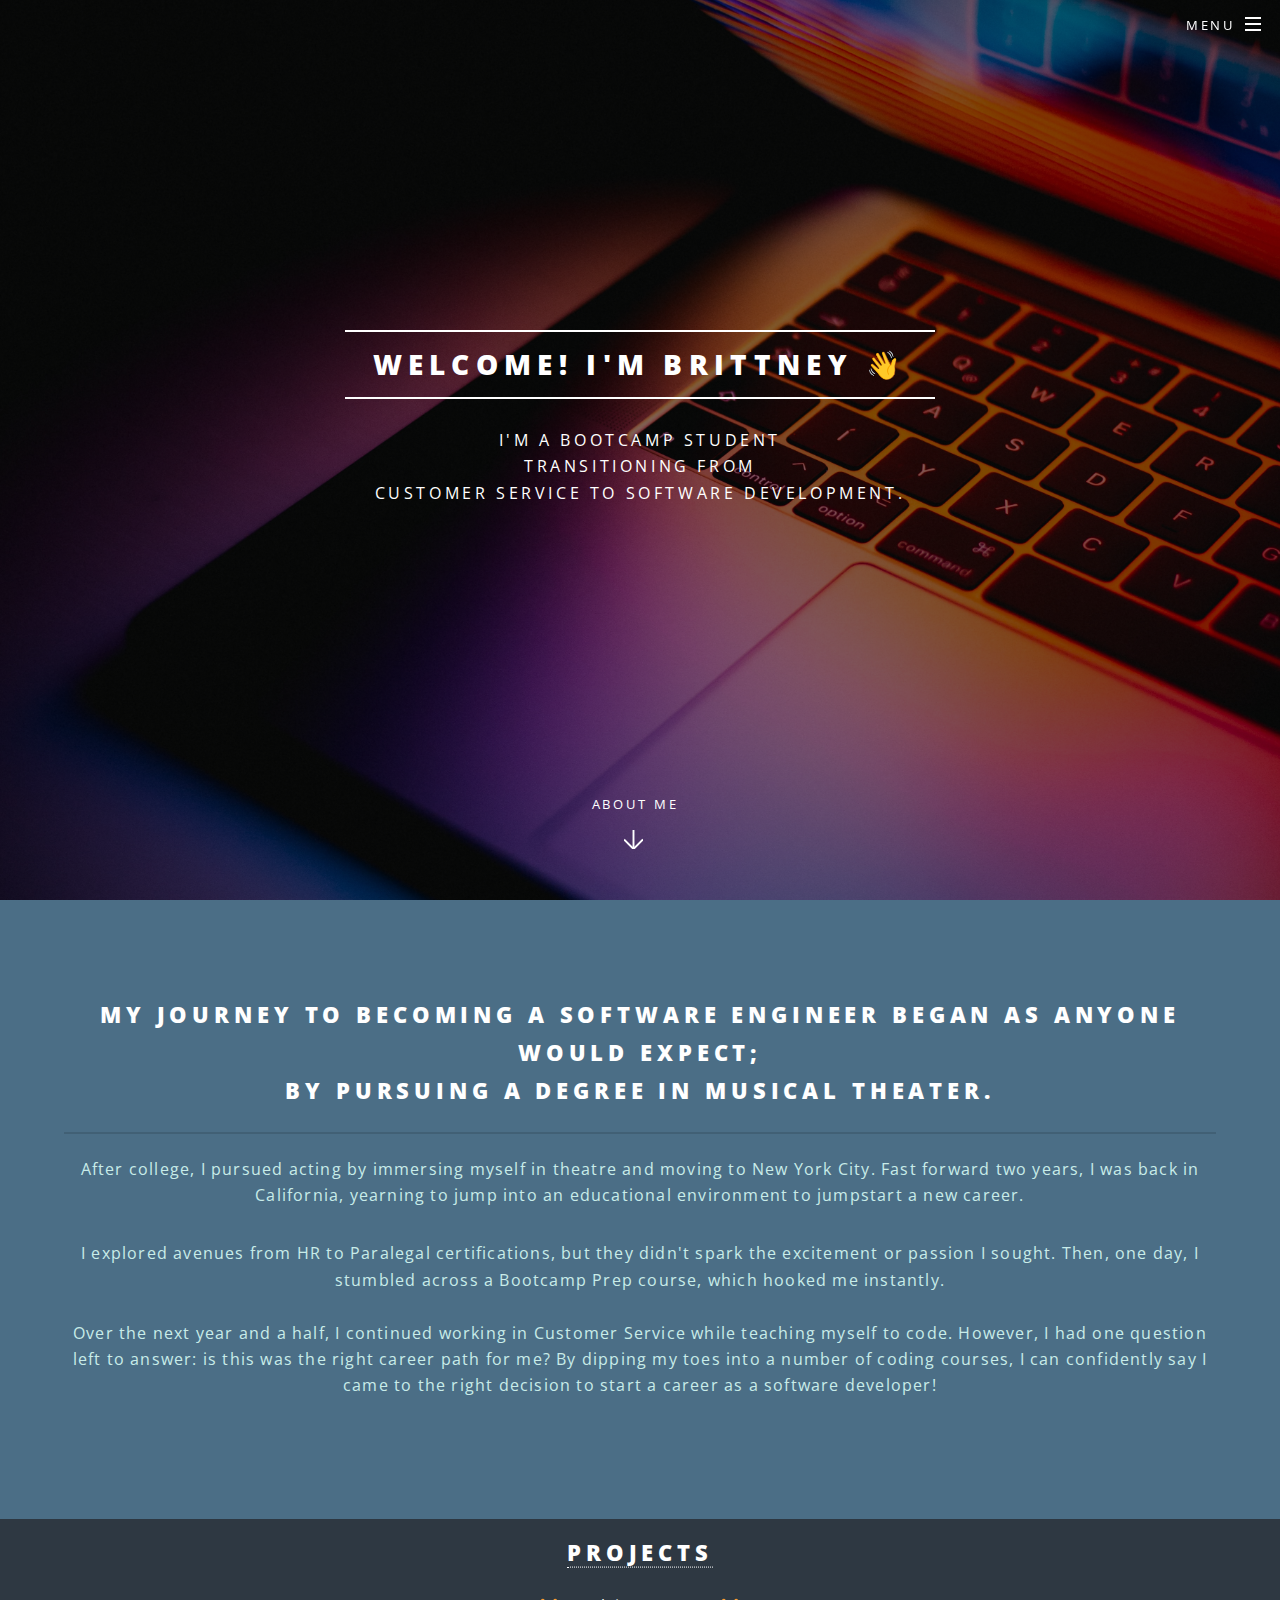
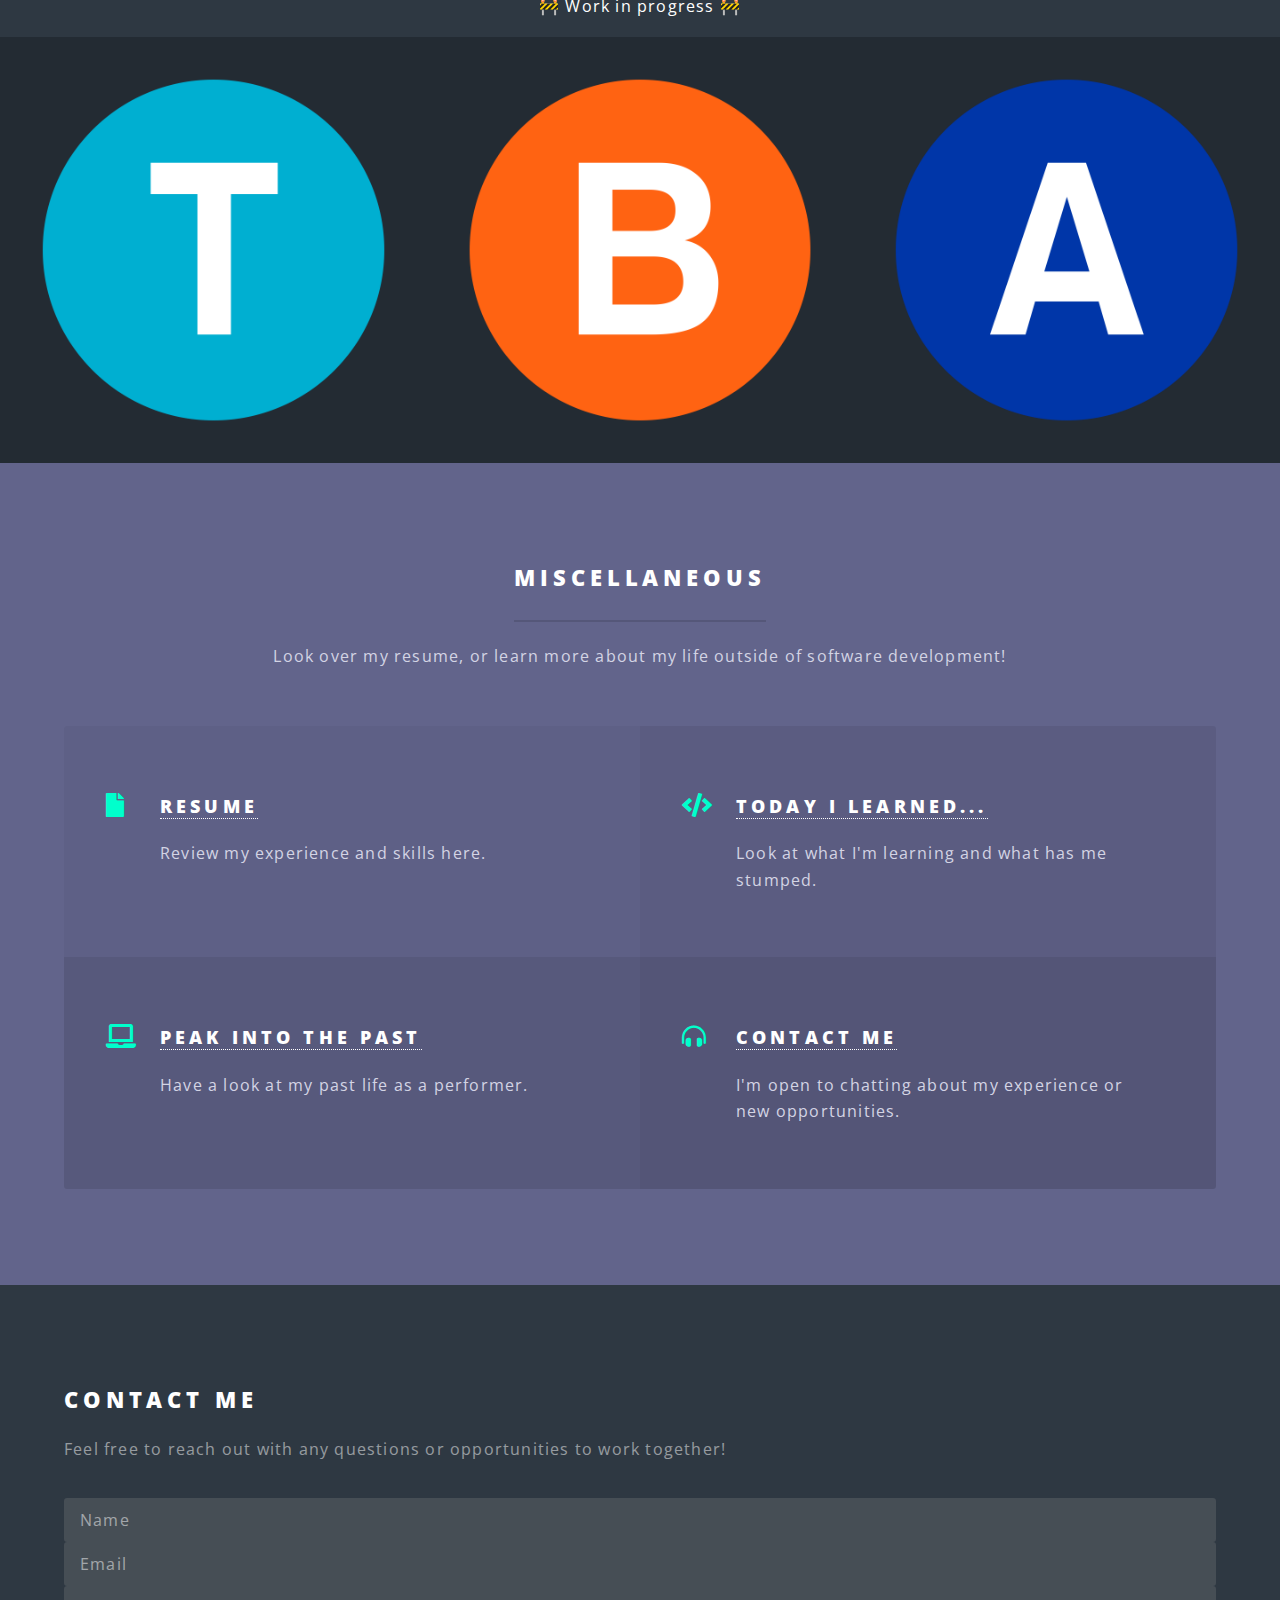
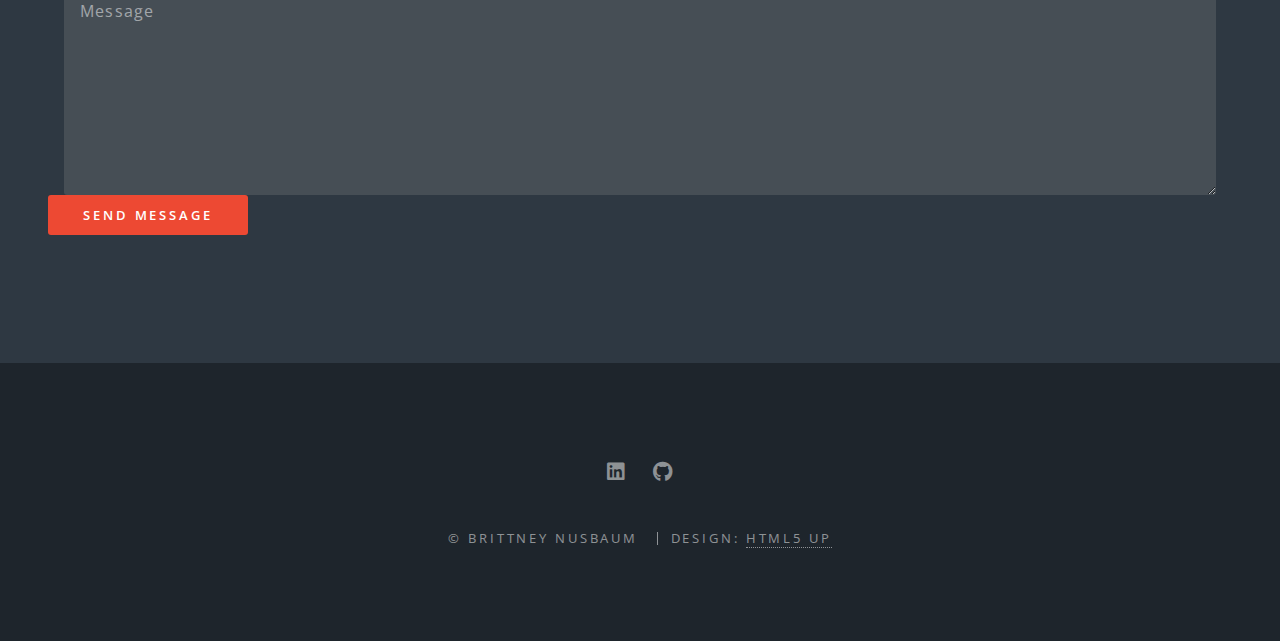
==== index.html @ d5359b5d "edits theatre page & miscellaneous section" ====
<!DOCTYPE HTML>
<!--
	Spectral by HTML5 UP
	html5up.net | @ajlkn
	Free for personal and commercial use under the CCA 3.0 license (html5up.net/license)
-->
<html>

<head>
	<title>Brittney Nusbaum - Home</title>
	<meta charset="utf-8" />
	<meta name="viewport" content="width=device-width, initial-scale=1, user-scalable=no" />
	<link rel="stylesheet" href="assets/css/main.css" />
	<noscript>
		<link rel="stylesheet" href="assets/css/noscript.css" />
	</noscript>
</head>

<body class="landing is-preload">

	<!-- Page Wrapper -->
	<div id="page-wrapper">

		<!-- Header -->
		<header id="header" class="alt">
			<h1><a href="index.html">Brittney Nusbaum</a></h1>
			<nav id="nav">
				<ul>
					<li class="special">
						<a href="#menu" class="menuToggle"><span>Menu</span></a>
						<div id="menu">
							<ul>
								<li><a href="index.html">Home</a></li>
								<li><a href="Resume.html">Resume</a></li>
								<li><a href="todayIlearned.html">Today I Learned</a></li>
								<li><a href="theatre.html">A Peak Into the Past</a></li>
								<li><a href="projects.html">Projects</a></li>
							</ul>
						</div>
					</li>
				</ul>
			</nav>
		</header>

		<!-- Banner -->
		<section id="banner">
			<div class="inner">
				<h2>Welcome! I'm Brittney &#128075;</h2>
				<p>I'm a bootcamp student <br />
					transitioning from<br />
					customer service to software development.</p>
				<ul class="actions special">
				</ul>
			</div>
			<a href="#one" class="more scrolly">About Me</a>
		</section>

		<!-- One -->
		<section id="one" class="wrapper style1 special">
			<div class="inner">
				<header class="major">
					<h2>My journey to becoming a software engineer began as anyone would expect; <br />
						by pursuing a degree in Musical Theater.</h2>
					<p>After college, I pursued acting by immersing myself in theatre and moving to New York City. Fast forward
						two years, I was back in California, yearning to jump into an educational environment to jumpstart a new
						career.
					</p>
					<p>I explored avenues from HR to Paralegal certifications, but they didn't spark the excitement or passion I
						sought. Then, one day, I stumbled across a Bootcamp Prep course, which hooked me instantly. <br><br>
						Over the next year and a half, I continued working in Customer Service while teaching myself to code.
						However, I had
						one question left to answer:
						is this was the right career path for me? By
						dipping my toes into a number of coding courses, I can confidently say I came to the right decision to start
						a career
						as a software developer!</p>
				</header>
				<!-- <ul class="icons major"> -->
				<!-- <li><span class="icon solid fa-code-simple major style3"><span class="label">Ipsum</span></span></li> -->
				<!-- <li><span class="icon solid fa-code major style3"><span class="label">Dolor</span></span></li> -->
				<!-- </ul> -->
			</div>
			<!-- <a href="#two" class="more scrolly">Portfolio</a> -->
		</section>

		<!-- Portfolio start-->

		<!-- Two -->
		<div class="centeralign-">
			<!-- <h3 class="section-subheading text-muted">Coming soon!</h3> -->
		</div>
		<section id="two" class="wrapper alt style2">
			<div class="content">
				<h2><a href="projects.html">Projects</a></h2>
				<p>&#128679; Work in progress &#128679;</p>
			</div>
			<section class="spotlight">
			</section>
			<section class="spotlight">
				<div class="image"><img src="images/subway-t.png" alt="" /></div>
				<div class="image"><img src="images/subway-b.png" alt="" /></div>
				<div class="image"><img src="images/subway-a.png" alt="" /></div>
			</section>
		</section>

		<!-- Three -->
		<section id="three" class="wrapper style3 special">
			<div class="inner">
				<header class="major">
					<h2>Miscellaneous</h2>
					<p>Look over my resume, or learn more about my life outside of software development!</p>
				</header>
				<ul class="features">
					<li class="icon solid fa-file">
						<h3><a href="resume.html">Resume</a></h3>
						<p>Review my experience and skills here.</p>
					</li>
					<li class="icon solid fa-code">
						<h3><a href="elements.html">Today I learned...</a></h3>
						<p>Look at what I'm learning and what has me stumped.</p>
					</li>
					<li class="icon solid fa-laptop">
						<h3><a href="theatre.html">Peak into the past</a></h3>
						<p>Have a look at my past life as a performer.</p>
					</li>
					<li class="icon solid fa-headphones-alt">
						<h3><a href="#contact">contact me</a></h3>
						<p>I'm open to chatting about my experience or new opportunities.</p>
					</li>
				</ul>
			</div>
		</section>

		<!-- Contact Me -->
		<section id="contact" class="wrapper style4">
			<div class="inner">
				<header>
					<h2>Contact Me</h2>
					<p>Feel free to reach out with any questions or opportunities to work together!</p>
				</header>
				<ul class="actions stacked">
					<div class="content2">
						<form action="https://formspree.io/f/xeqnlzjp" method="POST">
							<div class="fields">
								<div class="field half">
									<input type="text" name="name" id="name" placeholder="Name">
								</div>
								<div class="field half">
									<input type="email" name="email" id="email" placeholder="Email">
								</div>
								<div class="field">
									<textarea name="message" id="message" placeholder="Message" rows="7"></textarea>
								</div>
							</div>
							<ul class="actions">
								<li><input type="submit" value="Send Message" class="button primary"></li>
							</ul>
						</form>
					</div>
				</ul>
			</div>
		</section>

		<!-- Footer -->
		<footer id="footer">
			<ul class="icons">
				<li><a href="https://www.linkedin.com/in/brittney-nusbaum/" class="icon brands fa-linkedin"
						aria-hidden="true"><span class="label">LinkedIn</span></a>
				</li>
				<li><a href="https://github.com/brittneynusbaum" class="icon brands fa-github" aria-hidden="true"><span
							class="label">GitHub</span></a></li>
			</ul>
			<ul class="copyright">
				<li>&copy; Brittney Nusbaum</li>
				<li>Design: <a href="http://html5up.net">HTML5 UP</a></li>
			</ul>
		</footer>

	</div>

	<!-- Scripts -->
	<script src="assets/js/jquery.min.js"></script>
	<script src="assets/js/jquery.scrollex.min.js"></script>
	<script src="assets/js/jquery.scrolly.min.js"></script>
	<script src="assets/js/browser.min.js"></script>
	<script src="assets/js/breakpoints.min.js"></script>
	<script src="assets/js/util.js"></script>
	<script src="assets/js/main.js"></script>

</body>

</html>
---- assets/css/main.css ----
@import url(fontawesome-all.min.css);
@import url("https://fonts.googleapis.com/css?family=Open+Sans:400,400italic,600,600italic,800,800italic");

/* left off: 
	 add resume
	 add extra activities section
*/

/*
	Spectral by HTML5 UP
	html5up.net | @ajlkn
	Free for personal and commercial use under the CCA 3.0 license (html5up.net/license)
*/

html, body, div, span, applet, object,
iframe, h1, h2, h3, h4, h5, h6, p, blockquote,
pre, a, abbr, acronym, address, big, cite,
code, del, dfn, em, img, ins, kbd, q, s, samp,
small, strike, strong, sub, sup, tt, var, b,
u, i, center, dl, dt, dd, ol, ul, li, fieldset,
form, label, legend, table, caption, tbody,
tfoot, thead, tr, th, td, article, aside,
canvas, details, embed, figure, figcaption,
footer, header, hgroup, menu, nav, output, ruby,
section, summary, time, mark, audio, video {
	margin: 0;
	padding: 0;
	border: 0;
	font-size: 100%;
	font: inherit;
	vertical-align: baseline;}

article, aside, details, figcaption, figure,
footer, header, hgroup, menu, nav, section {
	display: block;}

body {
	line-height: 1;
}

ol, ul {
	list-style: none;
}

blockquote, q {
	quotes: none;
}

	blockquote:before, blockquote:after, q:before, q:after {
		content: '';
		content: none;
	}

table {
	border-collapse: collapse;
	border-spacing: 0;
}

body {
	-webkit-text-size-adjust: none;
}

mark {
	background-color: transparent;
	color: inherit;
}

input::-moz-focus-inner {
	border: 0;
	padding: 0;
}

input, select, textarea {
	-moz-appearance: none;
	-webkit-appearance: none;
	-ms-appearance: none;
	appearance: none;
}


/* Basic */

	@-ms-viewport {
		width: device-width;
	}

	html {
		box-sizing: border-box;
	}

	*, *:before, *:after {
		box-sizing: inherit;
	}

	body {
		background: #2e3842;
	}

		body.is-preload *, body.is-preload *:before, body.is-preload *:after {
			-moz-animation: none !important;
			-webkit-animation: none !important;
			-ms-animation: none !important;
			animation: none !important;
			-moz-transition: none !important;
			-webkit-transition: none !important;
			-ms-transition: none !important;
			transition: none !important;
		}

	body, input, select, textarea {
		color: #fff;
		font-family: "Open Sans", Helvetica, sans-serif;
		font-size: 15pt;
		font-weight: 400;
		letter-spacing: 0.075em;
		line-height: 1.65em;
	}

		@media screen and (max-width: 1680px) {

			body, input, select, textarea {
				font-size: 13pt;
			}

		}

		@media screen and (max-width: 1280px) {

			body, input, select, textarea {
				font-size: 12pt;
			}

		}

		@media screen and (max-width: 736px) {

			body, input, select, textarea {
				font-size: 11pt;
				letter-spacing: 0.0375em;
			}

		}

	a {
		-moz-transition: color 0.2s ease, border-bottom-color 0.2s ease;
		-webkit-transition: color 0.2s ease, border-bottom-color 0.2s ease;
		-ms-transition: color 0.2s ease, border-bottom-color 0.2s ease;
		transition: color 0.2s ease, border-bottom-color 0.2s ease;
		border-bottom: dotted 1px;
		color: inherit;
		text-decoration: none;
	}

		a:hover {
			border-bottom-color: transparent;
		}

	strong, b {
		color: #fff;
		font-weight: 600;
	}

	em, i {
		font-style: italic;
	}

	p {
		margin: 0 0 2em 0;
	}

	h1, h2, h3, h4, h5, h6 {
		color: #fff;
		font-weight: 800;
		letter-spacing: 0.225em;
		line-height: 1em;
		margin: 0 0 1em 0;
		text-transform: uppercase;
	}

		h1 a, h2 a, h3 a, h4 a, h5 a, h6 a {
			color: inherit;
			text-decoration: none;
		}

	h2 {
		font-size: 1.35em;
		line-height: 1.75em;
	}

		@media screen and (max-width: 736px) {

			h2 {
				font-size: 1.1em;
				line-height: 1.65em;
			}

		}

	h3 {
		font-size: 1.15em;
		line-height: 1.75em;
	}

		@media screen and (max-width: 736px) {

			h3 {
				font-size: 1em;
				line-height: 1.65em;
			}

		}

	h4 {
		font-size: 1em;
		line-height: 1.5em;
	}

	h5 {
		font-size: 0.8em;
		line-height: 1.5em;
	}

	h6 {
		font-size: 0.7em;
		line-height: 1.5em;
	}

	sub {
		font-size: 0.8em;
		position: relative;
		top: 0.5em;
	}

	sup {
		font-size: 0.8em;
		position: relative;
		top: -0.5em;
	}

	hr {
		border: 0;
		border-bottom: solid 2px #fff;
		margin: 3em 0;
	}

		hr.major {
			margin: 4.5em 0;
		}

	blockquote {
		border-left: solid 4px #fff;
		font-style: italic;
		margin: 0 0 2em 0;
		padding: 0.5em 0 0.5em 2em;
	}

	code {
		background: rgba(144, 144, 144, 0.25);
		border-radius: 3px;
		font-family: "Courier New", monospace;
		font-size: 0.9em;
		letter-spacing: 0;
		margin: 0 0.25em;
		padding: 0.25em 0.65em;
	}

	pre {
		-webkit-overflow-scrolling: touch;
		font-family: "Courier New", monospace;
		font-size: 0.9em;
		margin: 0 0 2em 0;
	}

		pre code {
			display: block;
			line-height: 1.75em;
			padding: 1em 1.5em;
			overflow-x: auto;
		}

	.align-left {
		text-align: left;
	}

	.centeralign- {
		text-align: center;
	}

	.align-right {
		text-align: right;
	}

/* Row */

	.row {
		display: flex;
		flex-wrap: wrap;
		box-sizing: border-box;
		align-items: stretch;
	}

		.row > * {
			box-sizing: border-box;
		}

		.row.gtr-uniform > * > :last-child {
			margin-bottom: 0;
		}

		.row.aln-left {
			justify-content: flex-start;
		}

		.row.aln-center {
			justify-content: center;
		}

		.row.aln-right {
			justify-content: flex-end;
		}

		.row.aln-top {
			align-items: flex-start;
		}

		.row.aln-middle {
			align-items: center;
		}

		.row.aln-bottom {
			align-items: flex-end;
		}

		.row > .imp {
			order: -1;
		}

		.row > .col-1 {
			width: 8.33333%;
		}

		.row > .off-1 {
			margin-left: 8.33333%;
		}

		.row > .col-2 {
			width: 16.66667%;
		}

		.row > .off-2 {
			margin-left: 16.66667%;
		}

		.row > .col-3 {
			width: 25%;
		}

		.row > .off-3 {
			margin-left: 25%;
		}

		.row > .col-4 {
			width: 33.33333%;
		}

		.row > .off-4 {
			margin-left: 33.33333%;
		}

		.row > .col-5 {
			width: 41.66667%;
		}

		.row > .off-5 {
			margin-left: 41.66667%;
		}

		.row > .col-6 {
			width: 50%;
		}

		.row > .off-6 {
			margin-left: 50%;
		}

		.row > .col-7 {
			width: 58.33333%;
		}

		.row > .off-7 {
			margin-left: 58.33333%;
		}

		.row > .col-8 {
			width: 66.66667%;
		}

		.row > .off-8 {
			margin-left: 66.66667%;
		}

		.row > .col-9 {
			width: 75%;
		}

		.row > .off-9 {
			margin-left: 75%;
		}

		.row > .col-10 {
			width: 83.33333%;
		}

		.row > .off-10 {
			margin-left: 83.33333%;
		}

		.row > .col-11 {
			width: 91.66667%;
		}

		.row > .off-11 {
			margin-left: 91.66667%;
		}

		.row > .col-12 {
			width: 100%;
		}

		.row > .off-12 {
			margin-left: 100%;
		}

		.row.gtr-0 {
			margin-top: 0;
			margin-left: 0em;
		}

			.row.gtr-0 > * {
				padding: 0 0 0 0em;
			}

			.row.gtr-0.gtr-uniform {
				margin-top: 0em;
			}

				.row.gtr-0.gtr-uniform > * {
					padding-top: 0em;
				}

		.row.gtr-25 {
			margin-top: 0;
			margin-left: -0.375em;
		}

			.row.gtr-25 > * {
				padding: 0 0 0 0.375em;
			}

			.row.gtr-25.gtr-uniform {
				margin-top: -0.375em;
			}

				.row.gtr-25.gtr-uniform > * {
					padding-top: 0.375em;
				}

		.row.gtr-50 {
			margin-top: 0;
			margin-left: -0.75em;
		}

			.row.gtr-50 > * {
				padding: 0 0 0 0.75em;
			}

			.row.gtr-50.gtr-uniform {
				margin-top: -0.75em;
			}

				.row.gtr-50.gtr-uniform > * {
					padding-top: 0.75em;
				}

		.row {
			margin-top: 0;
			margin-left: -1.5em;
		}

			.row > * {
				padding: 0 0 0 1.5em;
			}

			.row.gtr-uniform {
				margin-top: -1.5em;
			}

				.row.gtr-uniform > * {
					padding-top: 1.5em;
				}

		.row.gtr-150 {
			margin-top: 0;
			margin-left: -2.25em;
		}

			.row.gtr-150 > * {
				padding: 0 0 0 2.25em;
			}

			.row.gtr-150.gtr-uniform {
				margin-top: -2.25em;
			}

				.row.gtr-150.gtr-uniform > * {
					padding-top: 2.25em;
				}

		.row.gtr-200 {
			margin-top: 0;
			margin-left: -3em;
		}

			.row.gtr-200 > * {
				padding: 0 0 0 3em;
			}

			.row.gtr-200.gtr-uniform {
				margin-top: -3em;
			}

				.row.gtr-200.gtr-uniform > * {
					padding-top: 3em;
				}

		@media screen and (max-width: 1680px) {

			.row {
				display: flex;
				flex-wrap: wrap;
				box-sizing: border-box;
				align-items: stretch;
			}

				.row > * {
					box-sizing: border-box;
				}

				.row.gtr-uniform > * > :last-child {
					margin-bottom: 0;
				}

				.row.aln-left {
					justify-content: flex-start;
				}

				.row.aln-center {
					justify-content: center;
				}

				.row.aln-right {
					justify-content: flex-end;
				}

				.row.aln-top {
					align-items: flex-start;
				}

				.row.aln-middle {
					align-items: center;
				}

				.row.aln-bottom {
					align-items: flex-end;
				}

				.row > .imp-xlarge {
					order: -1;
				}

				.row > .col-1-xlarge {
					width: 8.33333%;
				}

				.row > .off-1-xlarge {
					margin-left: 8.33333%;
				}

				.row > .col-2-xlarge {
					width: 16.66667%;
				}

				.row > .off-2-xlarge {
					margin-left: 16.66667%;
				}

				.row > .col-3-xlarge {
					width: 25%;
				}

				.row > .off-3-xlarge {
					margin-left: 25%;
				}

				.row > .col-4-xlarge {
					width: 33.33333%;
				}

				.row > .off-4-xlarge {
					margin-left: 33.33333%;
				}

				.row > .col-5-xlarge {
					width: 41.66667%;
				}

				.row > .off-5-xlarge {
					margin-left: 41.66667%;
				}

				.row > .col-6-xlarge {
					width: 50%;
				}

				.row > .off-6-xlarge {
					margin-left: 50%;
				}

				.row > .col-7-xlarge {
					width: 58.33333%;
				}

				.row > .off-7-xlarge {
					margin-left: 58.33333%;
				}

				.row > .col-8-xlarge {
					width: 66.66667%;
				}

				.row > .off-8-xlarge {
					margin-left: 66.66667%;
				}

				.row > .col-9-xlarge {
					width: 75%;
				}

				.row > .off-9-xlarge {
					margin-left: 75%;
				}

				.row > .col-10-xlarge {
					width: 83.33333%;
				}

				.row > .off-10-xlarge {
					margin-left: 83.33333%;
				}

				.row > .col-11-xlarge {
					width: 91.66667%;
				}

				.row > .off-11-xlarge {
					margin-left: 91.66667%;
				}

				.row > .col-12-xlarge {
					width: 100%;
				}

				.row > .off-12-xlarge {
					margin-left: 100%;
				}

				.row.gtr-0 {
					margin-top: 0;
					margin-left: 0em;
				}

					.row.gtr-0 > * {
						padding: 0 0 0 0em;
					}

					.row.gtr-0.gtr-uniform {
						margin-top: 0em;
					}

						.row.gtr-0.gtr-uniform > * {
							padding-top: 0em;
						}

				.row.gtr-25 {
					margin-top: 0;
					margin-left: -0.375em;
				}

					.row.gtr-25 > * {
						padding: 0 0 0 0.375em;
					}

					.row.gtr-25.gtr-uniform {
						margin-top: -0.375em;
					}

						.row.gtr-25.gtr-uniform > * {
							padding-top: 0.375em;
						}

				.row.gtr-50 {
					margin-top: 0;
					margin-left: -0.75em;
				}

					.row.gtr-50 > * {
						padding: 0 0 0 0.75em;
					}

					.row.gtr-50.gtr-uniform {
						margin-top: -0.75em;
					}

						.row.gtr-50.gtr-uniform > * {
							padding-top: 0.75em;
						}

				.row {
					margin-top: 0;
					margin-left: -1.5em;
				}

					.row > * {
						padding: 0 0 0 1.5em;
					}

					.row.gtr-uniform {
						margin-top: -1.5em;
					}

						.row.gtr-uniform > * {
							padding-top: 1.5em;
						}

				.row.gtr-150 {
					margin-top: 0;
					margin-left: -2.25em;
				}

					.row.gtr-150 > * {
						padding: 0 0 0 2.25em;
					}

					.row.gtr-150.gtr-uniform {
						margin-top: -2.25em;
					}

						.row.gtr-150.gtr-uniform > * {
							padding-top: 2.25em;
						}

				.row.gtr-200 {
					margin-top: 0;
					margin-left: -3em;
				}

					.row.gtr-200 > * {
						padding: 0 0 0 3em;
					}

					.row.gtr-200.gtr-uniform {
						margin-top: -3em;
					}

						.row.gtr-200.gtr-uniform > * {
							padding-top: 3em;
						}

		}

		@media screen and (max-width: 1280px) {

			.row {
				display: flex;
				flex-wrap: wrap;
				box-sizing: border-box;
				align-items: stretch;
			}

				.row > * {
					box-sizing: border-box;
				}

				.row.gtr-uniform > * > :last-child {
					margin-bottom: 0;
				}

				.row.aln-left {
					justify-content: flex-start;
				}

				.row.aln-center {
					justify-content: center;
				}

				.row.aln-right {
					justify-content: flex-end;
				}

				.row.aln-top {
					align-items: flex-start;
				}

				.row.aln-middle {
					align-items: center;
				}

				.row.aln-bottom {
					align-items: flex-end;
				}

				.row > .imp-large {
					order: -1;
				}

				.row > .col-1-large {
					width: 8.33333%;
				}

				.row > .off-1-large {
					margin-left: 8.33333%;
				}

				.row > .col-2-large {
					width: 16.66667%;
				}

				.row > .off-2-large {
					margin-left: 16.66667%;
				}

				.row > .col-3-large {
					width: 25%;
				}

				.row > .off-3-large {
					margin-left: 25%;
				}

				.row > .col-4-large {
					width: 33.33333%;
				}

				.row > .off-4-large {
					margin-left: 33.33333%;
				}

				.row > .col-5-large {
					width: 41.66667%;
				}

				.row > .off-5-large {
					margin-left: 41.66667%;
				}

				.row > .col-6-large {
					width: 50%;
				}

				.row > .off-6-large {
					margin-left: 50%;
				}

				.row > .col-7-large {
					width: 58.33333%;
				}

				.row > .off-7-large {
					margin-left: 58.33333%;
				}

				.row > .col-8-large {
					width: 66.66667%;
				}

				.row > .off-8-large {
					margin-left: 66.66667%;
				}

				.row > .col-9-large {
					width: 75%;
				}

				.row > .off-9-large {
					margin-left: 75%;
				}

				.row > .col-10-large {
					width: 83.33333%;
				}

				.row > .off-10-large {
					margin-left: 83.33333%;
				}

				.row > .col-11-large {
					width: 91.66667%;
				}

				.row > .off-11-large {
					margin-left: 91.66667%;
				}

				.row > .col-12-large {
					width: 100%;
				}

				.row > .off-12-large {
					margin-left: 100%;
				}

				.row.gtr-0 {
					margin-top: 0;
					margin-left: 0em;
				}

					.row.gtr-0 > * {
						padding: 0 0 0 0em;
					}

					.row.gtr-0.gtr-uniform {
						margin-top: 0em;
					}

						.row.gtr-0.gtr-uniform > * {
							padding-top: 0em;
						}

				.row.gtr-25 {
					margin-top: 0;
					margin-left: -0.375em;
				}

					.row.gtr-25 > * {
						padding: 0 0 0 0.375em;
					}

					.row.gtr-25.gtr-uniform {
						margin-top: -0.375em;
					}

						.row.gtr-25.gtr-uniform > * {
							padding-top: 0.375em;
						}

				.row.gtr-50 {
					margin-top: 0;
					margin-left: -0.75em;
				}

					.row.gtr-50 > * {
						padding: 0 0 0 0.75em;
					}

					.row.gtr-50.gtr-uniform {
						margin-top: -0.75em;
					}

						.row.gtr-50.gtr-uniform > * {
							padding-top: 0.75em;
						}

				.row {
					margin-top: 0;
					margin-left: -1.5em;
				}

					.row > * {
						padding: 0 0 0 1.5em;
					}

					.row.gtr-uniform {
						margin-top: -1.5em;
					}

						.row.gtr-uniform > * {
							padding-top: 1.5em;
						}

				.row.gtr-150 {
					margin-top: 0;
					margin-left: -2.25em;
				}

					.row.gtr-150 > * {
						padding: 0 0 0 2.25em;
					}

					.row.gtr-150.gtr-uniform {
						margin-top: -2.25em;
					}

						.row.gtr-150.gtr-uniform > * {
							padding-top: 2.25em;
						}

				.row.gtr-200 {
					margin-top: 0;
					margin-left: -3em;
				}

					.row.gtr-200 > * {
						padding: 0 0 0 3em;
					}

					.row.gtr-200.gtr-uniform {
						margin-top: -3em;
					}

						.row.gtr-200.gtr-uniform > * {
							padding-top: 3em;
						}

		}

		@media screen and (max-width: 980px) {

			.row {
				display: flex;
				flex-wrap: wrap;
				box-sizing: border-box;
				align-items: stretch;
			}

				.row > * {
					box-sizing: border-box;
				}

				.row.gtr-uniform > * > :last-child {
					margin-bottom: 0;
				}

				.row.aln-left {
					justify-content: flex-start;
				}

				.row.aln-center {
					justify-content: center;
				}

				.row.aln-right {
					justify-content: flex-end;
				}

				.row.aln-top {
					align-items: flex-start;
				}

				.row.aln-middle {
					align-items: center;
				}

				.row.aln-bottom {
					align-items: flex-end;
				}

				.row > .imp-medium {
					order: -1;
				}

				.row > .col-1-medium {
					width: 8.33333%;
				}

				.row > .off-1-medium {
					margin-left: 8.33333%;
				}

				.row > .col-2-medium {
					width: 16.66667%;
				}

				.row > .off-2-medium {
					margin-left: 16.66667%;
				}

				.row > .col-3-medium {
					width: 25%;
				}

				.row > .off-3-medium {
					margin-left: 25%;
				}

				.row > .col-4-medium {
					width: 33.33333%;
				}

				.row > .off-4-medium {
					margin-left: 33.33333%;
				}

				.row > .col-5-medium {
					width: 41.66667%;
				}

				.row > .off-5-medium {
					margin-left: 41.66667%;
				}

				.row > .col-6-medium {
					width: 50%;
				}

				.row > .off-6-medium {
					margin-left: 50%;
				}

				.row > .col-7-medium {
					width: 58.33333%;
				}

				.row > .off-7-medium {
					margin-left: 58.33333%;
				}

				.row > .col-8-medium {
					width: 66.66667%;
				}

				.row > .off-8-medium {
					margin-left: 66.66667%;
				}

				.row > .col-9-medium {
					width: 75%;
				}

				.row > .off-9-medium {
					margin-left: 75%;
				}

				.row > .col-10-medium {
					width: 83.33333%;
				}

				.row > .off-10-medium {
					margin-left: 83.33333%;
				}

				.row > .col-11-medium {
					width: 91.66667%;
				}

				.row > .off-11-medium {
					margin-left: 91.66667%;
				}

				.row > .col-12-medium {
					width: 100%;
				}

				.row > .off-12-medium {
					margin-left: 100%;
				}

				.row.gtr-0 {
					margin-top: 0;
					margin-left: 0em;
				}

					.row.gtr-0 > * {
						padding: 0 0 0 0em;
					}

					.row.gtr-0.gtr-uniform {
						margin-top: 0em;
					}

						.row.gtr-0.gtr-uniform > * {
							padding-top: 0em;
						}

				.row.gtr-25 {
					margin-top: 0;
					margin-left: -0.375em;
				}

					.row.gtr-25 > * {
						padding: 0 0 0 0.375em;
					}

					.row.gtr-25.gtr-uniform {
						margin-top: -0.375em;
					}

						.row.gtr-25.gtr-uniform > * {
							padding-top: 0.375em;
						}

				.row.gtr-50 {
					margin-top: 0;
					margin-left: -0.75em;
				}

					.row.gtr-50 > * {
						padding: 0 0 0 0.75em;
					}

					.row.gtr-50.gtr-uniform {
						margin-top: -0.75em;
					}

						.row.gtr-50.gtr-uniform > * {
							padding-top: 0.75em;
						}

				.row {
					margin-top: 0;
					margin-left: -1.5em;
				}

					.row > * {
						padding: 0 0 0 1.5em;
					}

					.row.gtr-uniform {
						margin-top: -1.5em;
					}

						.row.gtr-uniform > * {
							padding-top: 1.5em;
						}

				.row.gtr-150 {
					margin-top: 0;
					margin-left: -2.25em;
				}

					.row.gtr-150 > * {
						padding: 0 0 0 2.25em;
					}

					.row.gtr-150.gtr-uniform {
						margin-top: -2.25em;
					}

						.row.gtr-150.gtr-uniform > * {
							padding-top: 2.25em;
						}

				.row.gtr-200 {
					margin-top: 0;
					margin-left: -3em;
				}

					.row.gtr-200 > * {
						padding: 0 0 0 3em;
					}

					.row.gtr-200.gtr-uniform {
						margin-top: -3em;
					}

						.row.gtr-200.gtr-uniform > * {
							padding-top: 3em;
						}

		}

		@media screen and (max-width: 736px) {

			.row {
				display: flex;
				flex-wrap: wrap;
				box-sizing: border-box;
				align-items: stretch;
			}

				.row > * {
					box-sizing: border-box;
				}

				.row.gtr-uniform > * > :last-child {
					margin-bottom: 0;
				}

				.row.aln-left {
					justify-content: flex-start;
				}

				.row.aln-center {
					justify-content: center;
				}

				.row.aln-right {
					justify-content: flex-end;
				}

				.row.aln-top {
					align-items: flex-start;
				}

				.row.aln-middle {
					align-items: center;
				}

				.row.aln-bottom {
					align-items: flex-end;
				}

				.row > .imp-small {
					order: -1;
				}

				.row > .col-1-small {
					width: 8.33333%;
				}

				.row > .off-1-small {
					margin-left: 8.33333%;
				}

				.row > .col-2-small {
					width: 16.66667%;
				}

				.row > .off-2-small {
					margin-left: 16.66667%;
				}

				.row > .col-3-small {
					width: 25%;
				}

				.row > .off-3-small {
					margin-left: 25%;
				}

				.row > .col-4-small {
					width: 33.33333%;
				}

				.row > .off-4-small {
					margin-left: 33.33333%;
				}

				.row > .col-5-small {
					width: 41.66667%;
				}

				.row > .off-5-small {
					margin-left: 41.66667%;
				}

				.row > .col-6-small {
					width: 50%;
				}

				.row > .off-6-small {
					margin-left: 50%;
				}

				.row > .col-7-small {
					width: 58.33333%;
				}

				.row > .off-7-small {
					margin-left: 58.33333%;
				}

				.row > .col-8-small {
					width: 66.66667%;
				}

				.row > .off-8-small {
					margin-left: 66.66667%;
				}

				.row > .col-9-small {
					width: 75%;
				}

				.row > .off-9-small {
					margin-left: 75%;
				}

				.row > .col-10-small {
					width: 83.33333%;
				}

				.row > .off-10-small {
					margin-left: 83.33333%;
				}

				.row > .col-11-small {
					width: 91.66667%;
				}

				.row > .off-11-small {
					margin-left: 91.66667%;
				}

				.row > .col-12-small {
					width: 100%;
				}

				.row > .off-12-small {
					margin-left: 100%;
				}

				.row.gtr-0 {
					margin-top: 0;
					margin-left: 0em;
				}

					.row.gtr-0 > * {
						padding: 0 0 0 0em;
					}

					.row.gtr-0.gtr-uniform {
						margin-top: 0em;
					}

						.row.gtr-0.gtr-uniform > * {
							padding-top: 0em;
						}

				.row.gtr-25 {
					margin-top: 0;
					margin-left: -0.375em;
				}

					.row.gtr-25 > * {
						padding: 0 0 0 0.375em;
					}

					.row.gtr-25.gtr-uniform {
						margin-top: -0.375em;
					}

						.row.gtr-25.gtr-uniform > * {
							padding-top: 0.375em;
						}

				.row.gtr-50 {
					margin-top: 0;
					margin-left: -0.75em;
				}

					.row.gtr-50 > * {
						padding: 0 0 0 0.75em;
					}

					.row.gtr-50.gtr-uniform {
						margin-top: -0.75em;
					}

						.row.gtr-50.gtr-uniform > * {
							padding-top: 0.75em;
						}

				.row {
					margin-top: 0;
					margin-left: -1.5em;
				}

					.row > * {
						padding: 0 0 0 1.5em;
					}

					.row.gtr-uniform {
						margin-top: -1.5em;
					}

						.row.gtr-uniform > * {
							padding-top: 1.5em;
						}

				.row.gtr-150 {
					margin-top: 0;
					margin-left: -2.25em;
				}

					.row.gtr-150 > * {
						padding: 0 0 0 2.25em;
					}

					.row.gtr-150.gtr-uniform {
						margin-top: -2.25em;
					}

						.row.gtr-150.gtr-uniform > * {
							padding-top: 2.25em;
						}

				.row.gtr-200 {
					margin-top: 0;
					margin-left: -3em;
				}

					.row.gtr-200 > * {
						padding: 0 0 0 3em;
					}

					.row.gtr-200.gtr-uniform {
						margin-top: -3em;
					}

						.row.gtr-200.gtr-uniform > * {
							padding-top: 3em;
						}

		}

		@media screen and (max-width: 480px) {

			.row {
				display: flex;
				flex-wrap: wrap;
				box-sizing: border-box;
				align-items: stretch;
			}

				.row > * {
					box-sizing: border-box;
				}

				.row.gtr-uniform > * > :last-child {
					margin-bottom: 0;
				}

				.row.aln-left {
					justify-content: flex-start;
				}

				.row.aln-center {
					justify-content: center;
				}

				.row.aln-right {
					justify-content: flex-end;
				}

				.row.aln-top {
					align-items: flex-start;
				}

				.row.aln-middle {
					align-items: center;
				}

				.row.aln-bottom {
					align-items: flex-end;
				}

				.row > .imp-xsmall {
					order: -1;
				}

				.row > .col-1-xsmall {
					width: 8.33333%;
				}

				.row > .off-1-xsmall {
					margin-left: 8.33333%;
				}

				.row > .col-2-xsmall {
					width: 16.66667%;
				}

				.row > .off-2-xsmall {
					margin-left: 16.66667%;
				}

				.row > .col-3-xsmall {
					width: 25%;
				}

				.row > .off-3-xsmall {
					margin-left: 25%;
				}

				.row > .col-4-xsmall {
					width: 33.33333%;
				}

				.row > .off-4-xsmall {
					margin-left: 33.33333%;
				}

				.row > .col-5-xsmall {
					width: 41.66667%;
				}

				.row > .off-5-xsmall {
					margin-left: 41.66667%;
				}

				.row > .col-6-xsmall {
					width: 50%;
				}

				.row > .off-6-xsmall {
					margin-left: 50%;
				}

				.row > .col-7-xsmall {
					width: 58.33333%;
				}

				.row > .off-7-xsmall {
					margin-left: 58.33333%;
				}

				.row > .col-8-xsmall {
					width: 66.66667%;
				}

				.row > .off-8-xsmall {
					margin-left: 66.66667%;
				}

				.row > .col-9-xsmall {
					width: 75%;
				}

				.row > .off-9-xsmall {
					margin-left: 75%;
				}

				.row > .col-10-xsmall {
					width: 83.33333%;
				}

				.row > .off-10-xsmall {
					margin-left: 83.33333%;
				}

				.row > .col-11-xsmall {
					width: 91.66667%;
				}

				.row > .off-11-xsmall {
					margin-left: 91.66667%;
				}

				.row > .col-12-xsmall {
					width: 100%;
				}

				.row > .off-12-xsmall {
					margin-left: 100%;
				}

				.row.gtr-0 {
					margin-top: 0;
					margin-left: 0em;
				}

					.row.gtr-0 > * {
						padding: 0 0 0 0em;
					}

					.row.gtr-0.gtr-uniform {
						margin-top: 0em;
					}

						.row.gtr-0.gtr-uniform > * {
							padding-top: 0em;
						}

				.row.gtr-25 {
					margin-top: 0;
					margin-left: -0.375em;
				}

					.row.gtr-25 > * {
						padding: 0 0 0 0.375em;
					}

					.row.gtr-25.gtr-uniform {
						margin-top: -0.375em;
					}

						.row.gtr-25.gtr-uniform > * {
							padding-top: 0.375em;
						}

				.row.gtr-50 {
					margin-top: 0;
					margin-left: -0.75em;
				}

					.row.gtr-50 > * {
						padding: 0 0 0 0.75em;
					}

					.row.gtr-50.gtr-uniform {
						margin-top: -0.75em;
					}

						.row.gtr-50.gtr-uniform > * {
							padding-top: 0.75em;
						}

				.row {
					margin-top: 0;
					margin-left: -1.5em;
				}

					.row > * {
						padding: 0 0 0 1.5em;
					}

					.row.gtr-uniform {
						margin-top: -1.5em;
					}

						.row.gtr-uniform > * {
							padding-top: 1.5em;
						}

				.row.gtr-150 {
					margin-top: 0;
					margin-left: -2.25em;
				}

					.row.gtr-150 > * {
						padding: 0 0 0 2.25em;
					}

					.row.gtr-150.gtr-uniform {
						margin-top: -2.25em;
					}

						.row.gtr-150.gtr-uniform > * {
							padding-top: 2.25em;
						}

				.row.gtr-200 {
					margin-top: 0;
					margin-left: -3em;
				}

					.row.gtr-200 > * {
						padding: 0 0 0 3em;
					}

					.row.gtr-200.gtr-uniform {
						margin-top: -3em;
					}

						.row.gtr-200.gtr-uniform > * {
							padding-top: 3em;
						}

		}

/* Section/Article */

	section.special, article.special {
		text-align: center;
	}

	header p {
		color: rgba(255, 255, 255, 0.5);
		position: relative;
		top: -0.25em;
	}

	header h3 + p {
		font-size: 1.1em;
	}

	header h4 + p,
	header h5 + p,
	header h6 + p {
		font-size: 0.9em;
	}

	header.major {
		margin: 0 0 3.5em 0;
	}

		header.major h2, header.major h3, header.major h4, header.major h5, header.major h6 {
			border-bottom: solid 2px #fff;
			display: inline-block;
			padding-bottom: 1em;
			position: relative;
		}

			header.major h2:after, header.major h3:after, header.major h4:after, header.major h5:after, header.major h6:after {
				content: '';
				display: block;
				height: 1px;
			}

		header.major p {
			color: #fff;
			top: 0;
		}

		@media screen and (max-width: 736px) {

			header.major {
				margin: 0 0 2em 0;
			}

		}

	@media screen and (max-width: 980px) {

		header br {
			display: none;
		}

	}

/* Form */

	form {
		margin: 0 0 2em 0;
	}

	label {
		color: #fff;
		display: block;
		font-size: 0.9em;
		font-weight: 600;
		margin: 0 0 1em 0;
	}

	input[type="text"],
	input[type="password"],
	input[type="email"],
	select,
	textarea {
		-moz-appearance: none;
		-webkit-appearance: none;
		-ms-appearance: none;
		appearance: none;
		background-color: rgba(144, 144, 144, 0.25);
		border-radius: 3px;
		border: none;
		color: inherit;
		display: block;
		outline: 0;
		padding: 0 1em;
		text-decoration: none;
		width: 100%;
	}

		input[type="text"]:invalid,
		input[type="password"]:invalid,
		input[type="email"]:invalid,
		select:invalid,
		textarea:invalid {
			box-shadow: none;
		}

		input[type="text"]:focus,
		input[type="password"]:focus,
		input[type="email"]:focus,
		select:focus,
		textarea:focus {
			box-shadow: 0 0 0 2px #4b6e86;
		}

	select {
		background-size: 1.25em;
		background-repeat: no-repeat;
		background-position: calc(100% - 1em) center;
		height: 2.75em;
		padding-right: 2.75em;
		text-overflow: ellipsis;
	}

		select:focus::-ms-value {
			background-color: transparent;
		}

		select::-ms-expand {
			display: none;
		}

	input[type="text"],
	input[type="password"],
	input[type="email"],
	select {
		height: 2.75em;
	}

	textarea {
		padding: 0.75em 1em;
	}

	input[type="checkbox"],
	input[type="radio"] {
		-moz-appearance: none;
		-webkit-appearance: none;
		-ms-appearance: none;
		appearance: none;
		display: block;
		float: left;
		margin-right: -2em;
		opacity: 0;
		width: 1em;
		z-index: -1;
	}

		input[type="checkbox"] + label,
		input[type="radio"] + label {
			text-decoration: none;
			color: #fff;
			cursor: pointer;
			display: inline-block;
			font-size: 1em;
			font-weight: 400;
			padding-left: 2.4em;
			padding-right: 0.75em;
			position: relative;
		}

			input[type="checkbox"] + label:before,
			input[type="radio"] + label:before {
				-moz-osx-font-smoothing: grayscale;
				-webkit-font-smoothing: antialiased;
				display: inline-block;
				font-style: normal;
				font-variant: normal;
				text-rendering: auto;
				line-height: 1;
				text-transform: none !important;
				font-family: 'Font Awesome 5 Free';
				font-weight: 900;
			}

			input[type="checkbox"] + label:before,
			input[type="radio"] + label:before {
				background: rgba(144, 144, 144, 0.25);
				border-radius: 3px;
				content: '';
				display: inline-block;
				font-size: 0.8em;
				height: 2.0625em;
				left: 0;
				line-height: 2.0625em;
				position: absolute;
				text-align: center;
				top: 0;
				width: 2.0625em;
			}

		input[type="checkbox"]:checked + label:before,
		input[type="radio"]:checked + label:before {
			background: #2e3842;
			color: #fff;
			content: '\f00c';
		}

		input[type="checkbox"]:focus + label:before,
		input[type="radio"]:focus + label:before {
			box-shadow: 0 0 0 2px #4b6e86;
		}

	input[type="checkbox"] + label:before {
		border-radius: 3px;
	}

	input[type="radio"] + label:before {
		border-radius: 100%;
	}

	::-webkit-input-placeholder {
		color: rgba(255, 255, 255, 0.5) !important;
		opacity: 1.0;
	}

	:-moz-placeholder {
		color: rgba(255, 255, 255, 0.5) !important;
		opacity: 1.0;
	}

	::-moz-placeholder {
		color: rgba(255, 255, 255, 0.5) !important;
		opacity: 1.0;
	}

	:-ms-input-placeholder {
		color: rgba(255, 255, 255, 0.5) !important;
		opacity: 1.0;
	}

/* Box */

	.box {
		border-radius: 3px;
		border: solid 2px #fff;
		margin-bottom: 2em;
		padding: 1.5em;
	}

		.box > :last-child,
		.box > :last-child > :last-child,
		.box > :last-child > :last-child > :last-child {
			margin-bottom: 0;
		}

		.box.alt {
			border: 0;
			border-radius: 0;
			padding: 0;
		}

/* Icon */

	.icon {
		text-decoration: none;
		border-bottom: none;
		position: relative;
	}

		.icon:before {
			-moz-osx-font-smoothing: grayscale;
			-webkit-font-smoothing: antialiased;
			display: inline-block;
			font-style: normal;
			font-variant: normal;
			text-rendering: auto;
			line-height: 1;
			text-transform: none !important;
			font-family: 'Font Awesome 5 Free';
			font-weight: 400;
		}

		.icon > .label {
			display: none;
		}

		.icon:before {
			line-height: inherit;
		}

		.icon.solid:before {
			font-weight: 900;
		}

		.icon.brands:before {
			font-family: 'Font Awesome 5 Brands';
		}

		.icon.major {
			-moz-transform: rotate(-45deg);
			-webkit-transform: rotate(-45deg);
			-ms-transform: rotate(-45deg);
			transform: rotate(-45deg);
			border-radius: 3px;
			border: solid 2px #fff;
			display: inline-block;
			font-size: 1.35em;
			height: calc(3em + 2px);
			line-height: 3em;
			text-align: center;
			width: calc(3em + 2px);
		}

			.icon.major:before {
				-moz-transform: rotate(45deg);
				-webkit-transform: rotate(45deg);
				-ms-transform: rotate(45deg);
				transform: rotate(45deg);
				display: inline-block;
				font-size: 1.5em;
			}

			@media screen and (max-width: 736px) {

				.icon.major {
					font-size: 1em;
				}

			}

		.icon.style1 {
			color: #00ffcc;
		}

		.icon.style2 {
			color: #00f0ff;
		}

		.icon.style3 {
			color: #76ddff;
		}

/* Image */

	.image {
		border-radius: 3px;
		border: 0;
		display: inline-block;
		position: relative;
	}

		.image img {
			border-radius: 3px;
			display: block;
		}

		.image.left {
			float: left;
			margin: 0 2em 2em 0;
			top: 0.25em;
		}

		.image.right {
			float: right;
			margin: 0 0 2em 2em;
			top: 0.25em;
		}

		.image.left, .image.right {
			max-width: 40%;
		}

			.image.left img, .image.right img {
				width: 100%;
			}

		.image.fit {
			display: block;
			margin: 0 0 2em 0;
			width: 100%;
		}

			.image.fit img {
				width: 100%;
			}

/* List */

	ol {
		list-style: decimal;
		margin: 0 0 2em 0;
		padding-left: 1.25em;
	}

		ol li {
			padding-left: 0.25em;
		}

	ul {
		list-style: disc;
		margin: 0 0 2em 0;
		padding-left: 1em;
	}

		ul li {
			padding-left: 0.5em;
		}

		ul.alt {
			list-style: none;
			padding-left: 0;
		}

			ul.alt li {
				border-top: solid 1px #fff;
				padding: 0.5em 0;
			}

				ul.alt li:first-child {
					border-top: 0;
					padding-top: 0;
				}

	dl {
		margin: 0 0 2em 0;
	}

/* Actions */

	ul.actions {
		display: -moz-flex;
		display: -webkit-flex;
		display: -ms-flex;
		display: flex;
		cursor: default;
		list-style: none;
		margin-left: -1em;
		padding-left: 0;
	}

		ul.actions li {
			padding: 0 0 0 1em;
			vertical-align: middle;
		}

		ul.actions.special {
			-moz-justify-content: center;
			-webkit-justify-content: center;
			-ms-justify-content: center;
			justify-content: center;
			width: 100%;
			margin-left: 0;
		}

			ul.actions.special li:first-child {
				padding-left: 0;
			}

		ul.actions.stacked {
			-moz-flex-direction: column;
			-webkit-flex-direction: column;
			-ms-flex-direction: column;
			flex-direction: column;
			margin-left: 0;
		}

			ul.actions.stacked li {
				padding: 1em 0 0 0;
			}

				ul.actions.stacked li:first-child {
					padding-top: 0;
				}

		ul.actions.fit {
			width: calc(100% + 1em);
		}

			ul.actions.fit li {
				-moz-flex-grow: 1;
				-webkit-flex-grow: 1;
				-ms-flex-grow: 1;
				flex-grow: 1;
				-moz-flex-shrink: 1;
				-webkit-flex-shrink: 1;
				-ms-flex-shrink: 1;
				flex-shrink: 1;
				width: 100%;
			}

				ul.actions.fit li > * {
					width: 100%;
				}

			ul.actions.fit.stacked {
				width: 100%;
			}

		@media screen and (max-width: 480px) {

			ul.actions:not(.fixed) {
				-moz-flex-direction: column;
				-webkit-flex-direction: column;
				-ms-flex-direction: column;
				flex-direction: column;
				margin-left: 0;
				width: 100% !important;
			}

				ul.actions:not(.fixed) li {
					-moz-flex-grow: 1;
					-webkit-flex-grow: 1;
					-ms-flex-grow: 1;
					flex-grow: 1;
					-moz-flex-shrink: 1;
					-webkit-flex-shrink: 1;
					-ms-flex-shrink: 1;
					flex-shrink: 1;
					padding: 1em 0 0 0;
					text-align: center;
					width: 100%;
				}

					ul.actions:not(.fixed) li > * {
						width: 100%;
					}

					ul.actions:not(.fixed) li:first-child {
						padding-top: 0;
					}

					ul.actions:not(.fixed) li input[type="submit"],
					ul.actions:not(.fixed) li input[type="reset"],
					ul.actions:not(.fixed) li input[type="button"],
					ul.actions:not(.fixed) li button,
					ul.actions:not(.fixed) li .button {
						width: 100%;
					}

						ul.actions:not(.fixed) li input[type="submit"].icon:before,
						ul.actions:not(.fixed) li input[type="reset"].icon:before,
						ul.actions:not(.fixed) li input[type="button"].icon:before,
						ul.actions:not(.fixed) li button.icon:before,
						ul.actions:not(.fixed) li .button.icon:before {
							margin-left: -0.5em;
						}

		}

/* Icons */

	ul.icons {
		cursor: default;
		list-style: none;
		padding-left: 0;
	}

		ul.icons li {
			display: inline-block;
			padding: 0 1em 0 0;
		}

			ul.icons li:last-child {
				padding-right: 0 !important;
			}

		ul.icons.major {
			padding: 1em 0;
		}

			ul.icons.major li {
				padding-right: 3.5em;
			}

				@media screen and (max-width: 736px) {

					ul.icons.major li {
						padding: 0 1em !important;
					}

				}

/* Table */

	.table-wrapper {
		-webkit-overflow-scrolling: touch;
		overflow-x: auto;
	}

	table {
		margin: 0 0 2em 0;
		width: 100%;
	}

		table tbody tr {
			border: solid 1px #fff;
			border-left: 0;
			border-right: 0;
		}

			table tbody tr:nth-child(2n + 1) {
				background-color: rgba(144, 144, 144, 0.25);
			}

		table td {
			padding: 0.75em 0.75em;
		}

		table th {
			color: #fff;
			font-size: 0.9em;
			font-weight: 600;
			padding: 0 0.75em 0.75em 0.75em;
			text-align: left;
		}

		table thead {
			border-bottom: solid 2px #fff;
		}

		table tfoot {
			border-top: solid 2px #fff;
		}

		table.alt {
			border-collapse: separate;
		}

			table.alt tbody tr td {
				border: solid 1px #fff;
				border-left-width: 0;
				border-top-width: 0;
			}

				table.alt tbody tr td:first-child {
					border-left-width: 1px;
				}

			table.alt tbody tr:first-child td {
				border-top-width: 1px;
			}

			table.alt thead {
				border-bottom: 0;
			}

			table.alt tfoot {
				border-top: 0;
			}

/* Button */

	input[type="submit"],
	input[type="reset"],
	input[type="button"],
	button,
	.button {
		-moz-appearance: none;
		-webkit-appearance: none;
		-ms-appearance: none;
		appearance: none;
		-moz-transition: background-color 0.2s ease-in-out, color 0.2s ease-in-out;
		-webkit-transition: background-color 0.2s ease-in-out, color 0.2s ease-in-out;
		-ms-transition: background-color 0.2s ease-in-out, color 0.2s ease-in-out;
		transition: background-color 0.2s ease-in-out, color 0.2s ease-in-out;
		background-color: transparent;
		border-radius: 3px;
		border: 0;
		box-shadow: inset 0 0 0 2px #fff;
		color: #fff;
		cursor: pointer;
		display: inline-block;
		font-size: 0.8em;
		font-weight: 600;
		height: 3.125em;
		letter-spacing: 0.225em;
		line-height: 3.125em;
		max-width: 30em;
		padding: 0 2.75em;
		text-align: center;
		text-decoration: none;
		text-transform: uppercase;
		white-space: nowrap;
		overflow: hidden;
		text-overflow: ellipsis;
	}

		input[type="submit"]:hover,
		input[type="reset"]:hover,
		input[type="button"]:hover,
		button:hover,
		.button:hover {
			background-color: rgba(144, 144, 144, 0.25);
		}

		input[type="submit"]:active,
		input[type="reset"]:active,
		input[type="button"]:active,
		button:active,
		.button:active {
			background-color: rgba(144, 144, 144, 0.5);
		}

		input[type="submit"].icon:before,
		input[type="reset"].icon:before,
		input[type="button"].icon:before,
		button.icon:before,
		.button.icon:before {
			margin-right: 0.5em;
		}

		input[type="submit"].fit,
		input[type="reset"].fit,
		input[type="button"].fit,
		button.fit,
		.button.fit {
			width: 100%;
		}

		input[type="submit"].small,
		input[type="reset"].small,
		input[type="button"].small,
		button.small,
		.button.small {
			font-size: 0.8em;
		}

		input[type="submit"].large,
		input[type="reset"].large,
		input[type="button"].large,
		button.large,
		.button.large {
			font-size: 1.35em;
		}

		input[type="submit"].primary,
		input[type="reset"].primary,
		input[type="button"].primary,
		button.primary,
		.button.primary {
			background-color: #ed4933;
			box-shadow: none !important;
			color: #ffffff !important;
		}

			input[type="submit"].primary:hover,
			input[type="reset"].primary:hover,
			input[type="button"].primary:hover,
			button.primary:hover,
			.button.primary:hover {
				background-color: #ef5e4a !important;
			}

			input[type="submit"].primary:active,
			input[type="reset"].primary:active,
			input[type="button"].primary:active,
			button.primary:active,
			.button.primary:active {
				background-color: #eb341c !important;
			}

		input[type="submit"].disabled, input[type="submit"]:disabled,
		input[type="reset"].disabled,
		input[type="reset"]:disabled,
		input[type="button"].disabled,
		input[type="button"]:disabled,
		button.disabled,
		button:disabled,
		.button.disabled,
		.button:disabled {
			pointer-events: none;
			opacity: 0.25;
		}

		@media screen and (max-width: 736px) {

			input[type="submit"],
			input[type="reset"],
			input[type="button"],
			button,
			.button {
				height: 3.75em;
				line-height: 3.75em;
			}

		}

/* Features */

	.features {
		display: -moz-flex;
		display: -webkit-flex;
		display: -ms-flex;
		display: flex;
		-moz-flex-wrap: wrap;
		-webkit-flex-wrap: wrap;
		-ms-flex-wrap: wrap;
		flex-wrap: wrap;
		-moz-justify-content: center;
		-webkit-justify-content: center;
		-ms-justify-content: center;
		justify-content: center;
		list-style: none;
		padding: 0;
		width: 100%;
	}

		.features li {
			padding: 4em 4em 2em 6em ;
			display: block;
			position: relative;
			text-align: left;
			width: 50%;
		}

			.features li:nth-child(1) {
				background-color: rgba(0, 0, 0, 0.035);
			}

			.features li:nth-child(2) {
				background-color: rgba(0, 0, 0, 0.07);
			}

			.features li:nth-child(3) {
				background-color: rgba(0, 0, 0, 0.105);
			}

			.features li:nth-child(4) {
				background-color: rgba(0, 0, 0, 0.14);
			}

			.features li:nth-child(5) {
				background-color: rgba(0, 0, 0, 0.175);
			}

			.features li:nth-child(6) {
				background-color: rgba(0, 0, 0, 0.21);
			}

			.features li:nth-child(7) {
				background-color: rgba(0, 0, 0, 0.245);
			}

			.features li:nth-child(8) {
				background-color: rgba(0, 0, 0, 0.28);
			}

			.features li:nth-child(9) {
				background-color: rgba(0, 0, 0, 0.315);
			}

			.features li:nth-child(10) {
				background-color: rgba(0, 0, 0, 0.35);
			}

			.features li:before {
				display: block;
				color: #00ffcc;
				position: absolute;
				left: 1.75em;
				top: 2.75em;
				font-size: 1.5em;
			}

			.features li:nth-child(1) {
				border-top-left-radius: 3px;
			}

			.features li:nth-child(2) {
				border-top-right-radius: 3px;
			}

			.features li:nth-last-child(1) {
				border-bottom-right-radius: 3px;
			}

			.features li:nth-last-child(2) {
				border-bottom-left-radius: 3px;
			}

			@media screen and (max-width: 980px) {

				.features li {
					padding: 3em 2em 1em 2em ;
					text-align: center;
				}

					.features li:before {
						left: 0;
						margin: 0 0 1em 0;
						position: relative;
						top: 0;
					}

			}

			@media screen and (max-width: 736px) {

				.features li {
					padding: 3em 0 1em 0 ;
					background-color: transparent !important;
					border-top: solid 2px #fff;
					width: 100%;
				}

					.features li:first-child {
						border-top: 0;
					}

			}

/* Spotlight */

	.spotlight {
		-moz-align-items: center;
		-webkit-align-items: center;
		-ms-align-items: center;
		align-items: center;
		display: -moz-flex;
		display: -webkit-flex;
		display: -ms-flex;
		display: flex;
	}

		.spotlight .image {
			-moz-order: 1;
			-webkit-order: 1;
			-ms-order: 1;
			order: 1;
			border-radius: 0;
			width: 40%;
		}

			.spotlight .image img {
				border-radius: 0;
				width: 100%;
			}

		.spotlight .content {
			padding: 2em 4em 0.1em 4em ;
			-moz-order: 2;
			-webkit-order: 2;
			-ms-order: 2;
			order: 2;
			max-width: 48em;
			width: 60%;
		}

		.spotlight:nth-child(2n) {
			-moz-flex-direction: row-reverse;
			-webkit-flex-direction: row-reverse;
			-ms-flex-direction: row-reverse;
			flex-direction: row-reverse;
		}

		.spotlight:nth-child(1) {
			background-color: rgba(0, 0, 0, 0.075);
		}

		.spotlight:nth-child(2) {
			background-color: rgba(0, 0, 0, 0.15);
		}

		.spotlight:nth-child(3) {
			background-color: rgba(0, 0, 0, 0.225);
		}

		.spotlight:nth-child(4) {
			background-color: rgba(0, 0, 0, 0.3);
		}

		.spotlight:nth-child(5) {
			background-color: rgba(0, 0, 0, 0.375);
		}

		.spotlight:nth-child(6) {
			background-color: rgba(0, 0, 0, 0.45);
		}

		.spotlight:nth-child(7) {
			background-color: rgba(0, 0, 0, 0.525);
		}

		.spotlight:nth-child(8) {
			background-color: rgba(0, 0, 0, 0.6);
		}

		.spotlight:nth-child(9) {
			background-color: rgba(0, 0, 0, 0.675);
		}

		.spotlight:nth-child(10) {
			background-color: rgba(0, 0, 0, 0.75);
		}

		@media screen and (max-width: 1280px) {

			.spotlight .image {
				width: 45%;
			}

			.spotlight .content {
				width: 55%;
			}

		}

		@media screen and (max-width: 980px) {

			.spotlight {
				display: block;
			}

				.spotlight br {
					display: none;
				}

				.spotlight .image {
					width: 100%;
				}

				.spotlight .content {
					padding: 4em 3em 2em 3em ;
					max-width: none;
					text-align: center;
					width: 100%;
				}

		}

		@media screen and (max-width: 736px) {

			.spotlight .content {
				padding: 3em 2em 1em 2em ;
			}

		}

/* Wrapper */

	.wrapper {
		padding: 6em 0 4em 0 ;
	}

		.wrapper > .inner {
			width: 60em;
			margin: 0 auto;
		}

			@media screen and (max-width: 1280px) {

				.wrapper > .inner {
					width: 90%;
				}

			}

			@media screen and (max-width: 980px) {

				.wrapper > .inner {
					width: 100%;
				}

			}

		.wrapper.alt {
			padding: 0;
		}

		.wrapper.style1 {
			background-color: #4b6e86;
			color: #c8ece9;
		}

			.wrapper.style1 strong, .wrapper.style1 b {
				color: #ffffff;
			}

			.wrapper.style1 h2, .wrapper.style1 h3, .wrapper.style1 h4, .wrapper.style1 h5, .wrapper.style1 h6 {
				color: #ffffff;
			}

			.wrapper.style1 hr {
				border-color: rgba(0, 0, 0, 0.125);
			}

			.wrapper.style1 blockquote {
				border-color: rgba(0, 0, 0, 0.125);
			}

			.wrapper.style1 code {
				background: rgba(255, 255, 255, 0.075);
			}

			.wrapper.style1 header p {
				color: #a6e0db;
			}

			.wrapper.style1 header.major h2, .wrapper.style1 header.major h3, .wrapper.style1 header.major h4, .wrapper.style1 header.major h5, .wrapper.style1 header.major h6 {
				border-color: rgba(0, 0, 0, 0.125);
			}

			.wrapper.style1 header.major p {
				color: #c8ece9;
			}

			.wrapper.style1 label {
				color: #ffffff;
			}

			.wrapper.style1 input[type="text"],
			.wrapper.style1 input[type="password"],
			.wrapper.style1 input[type="email"],
			.wrapper.style1 select,
			.wrapper.style1 textarea {
				background-color: rgba(255, 255, 255, 0.075);
			}

			.wrapper.style1 select {
				background-image: url("data:image/svg+xml;charset=utf8,%3Csvg xmlns='http://www.w3.org/2000/svg' width='40' height='40' preserveAspectRatio='none' viewBox='0 0 40 40'%3E%3Cpath d='M9.4,12.3l10.4,10.4l10.4-10.4c0.2-0.2,0.5-0.4,0.9-0.4c0.3,0,0.6,0.1,0.9,0.4l3.3,3.3c0.2,0.2,0.4,0.5,0.4,0.9 c0,0.4-0.1,0.6-0.4,0.9L20.7,31.9c-0.2,0.2-0.5,0.4-0.9,0.4c-0.3,0-0.6-0.1-0.9-0.4L4.3,17.3c-0.2-0.2-0.4-0.5-0.4-0.9 c0-0.4,0.1-0.6,0.4-0.9l3.3-3.3c0.2-0.2,0.5-0.4,0.9-0.4S9.1,12.1,9.4,12.3z' fill='rgba(0, 0, 0, 0.125)' /%3E%3C/svg%3E");
			}

				.wrapper.style1 select option {
					color: #ffffff;
					background: #4b6e86;
				}

			.wrapper.style1 input[type="checkbox"] + label,
			.wrapper.style1 input[type="radio"] + label {
				color: #c8ece9;
			}

				.wrapper.style1 input[type="checkbox"] + label:before,
				.wrapper.style1 input[type="radio"] + label:before {
					background: rgba(255, 255, 255, 0.075);
				}

			.wrapper.style1 input[type="checkbox"]:checked + label:before,
			.wrapper.style1 input[type="radio"]:checked + label:before {
				background: #ffffff;
				color: #4b6e86;
			}

			.wrapper.style1 ::-webkit-input-placeholder {
				color: #a6e0db !important;
			}

			.wrapper.style1 :-moz-placeholder {
				color: #a6e0db !important;
			}

			.wrapper.style1 ::-moz-placeholder {
				color: #a6e0db !important;
			}

			.wrapper.style1 :-ms-input-placeholder {
				color: #a6e0db !important;
			}

			.wrapper.style1 .formerize-placeholder {
				color: #a6e0db !important;
			}

			.wrapper.style1 .icon.major {
				border-color: rgba(0, 0, 0, 0.125);
			}

			.wrapper.style1 ul.alt li {
				border-color: rgba(0, 0, 0, 0.125);
			}

			.wrapper.style1 table tbody tr {
				border-color: rgba(0, 0, 0, 0.125);
			}

				.wrapper.style1 table tbody tr:nth-child(2n + 1) {
					background-color: rgba(255, 255, 255, 0.075);
				}

			.wrapper.style1 table th {
				color: #ffffff;
			}

			.wrapper.style1 table thead {
				border-color: rgba(0, 0, 0, 0.125);
			}

			.wrapper.style1 table tfoot {
				border-color: rgba(0, 0, 0, 0.125);
			}

			.wrapper.style1 table.alt tbody tr td {
				border-color: rgba(0, 0, 0, 0.125);
			}

			.wrapper.style1 input[type="submit"],
			.wrapper.style1 input[type="reset"],
			.wrapper.style1 input[type="button"],
			.wrapper.style1 button,
			.wrapper.style1 .button {
				box-shadow: inset 0 0 0 2px rgba(0, 0, 0, 0.125);
				color: #ffffff;
			}

				.wrapper.style1 input[type="submit"]:hover,
				.wrapper.style1 input[type="reset"]:hover,
				.wrapper.style1 input[type="button"]:hover,
				.wrapper.style1 button:hover,
				.wrapper.style1 .button:hover {
					background-color: rgba(255, 255, 255, 0.075);
				}

				.wrapper.style1 input[type="submit"]:active,
				.wrapper.style1 input[type="reset"]:active,
				.wrapper.style1 input[type="button"]:active,
				.wrapper.style1 button:active,
				.wrapper.style1 .button:active {
					background-color: rgba(255, 255, 255, 0.2);
				}

			@media screen and (max-width: 736px) {

				.wrapper.style1 .features li {
					border-top-color: rgba(0, 0, 0, 0.125);
				}

			}

		.wrapper.style2 {
			background-color: #2e3842;
		}

		.wrapper.style3 {
			background-color: #62648b;
			color: #d3d4e4;
		}

			.wrapper.style3 strong, .wrapper.style3 b {
				color: #ffffff;
			}

			.wrapper.style3 h2, .wrapper.style3 h3, .wrapper.style3 h4, .wrapper.style3 h5, .wrapper.style3 h6 {
				color: #ffffff;
			}

			.wrapper.style3 hr {
				border-color: rgba(0, 0, 0, 0.125);
			}

			.wrapper.style3 blockquote {
				border-color: rgba(0, 0, 0, 0.125);
			}

			.wrapper.style3 code {
				background: rgba(255, 255, 255, 0.075);
			}

			.wrapper.style3 header p {
				color: #b9bad4;
			}

			.wrapper.style3 header.major h2, .wrapper.style3 header.major h3, .wrapper.style3 header.major h4, .wrapper.style3 header.major h5, .wrapper.style3 header.major h6 {
				border-color: rgba(0, 0, 0, 0.125);
			}

			.wrapper.style3 header.major p {
				color: #d3d4e4;
			}

			.wrapper.style3 label {
				color: #ffffff;
			}

			.wrapper.style3 input[type="text"],
			.wrapper.style3 input[type="password"],
			.wrapper.style3 input[type="email"],
			.wrapper.style3 select,
			.wrapper.style3 textarea {
				background-color: rgba(255, 255, 255, 0.075);
			}

			.wrapper.style3 select {
				background-image: url("data:image/svg+xml;charset=utf8,%3Csvg xmlns='http://www.w3.org/2000/svg' width='40' height='40' preserveAspectRatio='none' viewBox='0 0 40 40'%3E%3Cpath d='M9.4,12.3l10.4,10.4l10.4-10.4c0.2-0.2,0.5-0.4,0.9-0.4c0.3,0,0.6,0.1,0.9,0.4l3.3,3.3c0.2,0.2,0.4,0.5,0.4,0.9 c0,0.4-0.1,0.6-0.4,0.9L20.7,31.9c-0.2,0.2-0.5,0.4-0.9,0.4c-0.3,0-0.6-0.1-0.9-0.4L4.3,17.3c-0.2-0.2-0.4-0.5-0.4-0.9 c0-0.4,0.1-0.6,0.4-0.9l3.3-3.3c0.2-0.2,0.5-0.4,0.9-0.4S9.1,12.1,9.4,12.3z' fill='rgba(0, 0, 0, 0.125)' /%3E%3C/svg%3E");
			}

				.wrapper.style3 select option {
					color: #ffffff;
					background: #62648b;
				}

			.wrapper.style3 input[type="checkbox"] + label,
			.wrapper.style3 input[type="radio"] + label {
				color: #d3d4e4;
			}

				.wrapper.style3 input[type="checkbox"] + label:before,
				.wrapper.style3 input[type="radio"] + label:before {
					background: rgba(255, 255, 255, 0.075);
				}

			.wrapper.style3 input[type="checkbox"]:checked + label:before,
			.wrapper.style3 input[type="radio"]:checked + label:before {
				background: #ffffff;
				color: #62648b;
			}

			.wrapper.style3 ::-webkit-input-placeholder {
				color: #b9bad4 !important;
			}

			.wrapper.style3 :-moz-placeholder {
				color: #b9bad4 !important;
			}

			.wrapper.style3 ::-moz-placeholder {
				color: #b9bad4 !important;
			}

			.wrapper.style3 :-ms-input-placeholder {
				color: #b9bad4 !important;
			}

			.wrapper.style3 .formerize-placeholder {
				color: #b9bad4 !important;
			}

			.wrapper.style3 .icon.major {
				border-color: rgba(0, 0, 0, 0.125);
			}

			.wrapper.style3 ul.alt li {
				border-color: rgba(0, 0, 0, 0.125);
			}

			.wrapper.style3 table tbody tr {
				border-color: rgba(0, 0, 0, 0.125);
			}

				.wrapper.style3 table tbody tr:nth-child(2n + 1) {
					background-color: rgba(255, 255, 255, 0.075);
				}

			.wrapper.style3 table th {
				color: #ffffff;
			}

			.wrapper.style3 table thead {
				border-color: rgba(0, 0, 0, 0.125);
			}

			.wrapper.style3 table tfoot {
				border-color: rgba(0, 0, 0, 0.125);
			}

			.wrapper.style3 table.alt tbody tr td {
				border-color: rgba(0, 0, 0, 0.125);
			}

			.wrapper.style3 input[type="submit"],
			.wrapper.style3 input[type="reset"],
			.wrapper.style3 input[type="button"],
			.wrapper.style3 button,
			.wrapper.style3 .button {
				box-shadow: inset 0 0 0 2px rgba(0, 0, 0, 0.125);
				color: #ffffff;
			}

				.wrapper.style3 input[type="submit"]:hover,
				.wrapper.style3 input[type="reset"]:hover,
				.wrapper.style3 input[type="button"]:hover,
				.wrapper.style3 button:hover,
				.wrapper.style3 .button:hover {
					background-color: rgba(255, 255, 255, 0.075);
				}

				.wrapper.style3 input[type="submit"]:active,
				.wrapper.style3 input[type="reset"]:active,
				.wrapper.style3 input[type="button"]:active,
				.wrapper.style3 button:active,
				.wrapper.style3 .button:active {
					background-color: rgba(255, 255, 255, 0.2);
				}

			@media screen and (max-width: 736px) {

				.wrapper.style3 .features li {
					border-top-color: rgba(0, 0, 0, 0.125);
				}

			}

		.wrapper.style4 {
			background-color: transparent;
		}

		.wrapper.style5 {
			background-color: #ffffff;
			color: #4E4852;
		}

			.wrapper.style5 strong, .wrapper.style5 b {
				color: #2E3842;
			}

			.wrapper.style5 h2, .wrapper.style5 h3, .wrapper.style5 h4, .wrapper.style5 h5, .wrapper.style5 h6 {
				color: #2E3842;
			}

			.wrapper.style5 hr {
				border-color: #dfdfdf;
			}

			.wrapper.style5 blockquote {
				border-color: #dfdfdf;
			}

			.wrapper.style5 code {
				background: rgba(0, 0, 0, 0.0375);
			}

			.wrapper.style5 header p {
				color: #8E8892;
			}

			.wrapper.style5 header.major h2, .wrapper.style5 header.major h3, .wrapper.style5 header.major h4, .wrapper.style5 header.major h5, .wrapper.style5 header.major h6 {
				border-color: #dfdfdf;
			}

			.wrapper.style5 header.major p {
				color: #4E4852;
			}

			.wrapper.style5 label {
				color: #2E3842;
			}

			.wrapper.style5 input[type="text"],
			.wrapper.style5 input[type="password"],
			.wrapper.style5 input[type="email"],
			.wrapper.style5 select,
			.wrapper.style5 textarea {
				background-color: rgba(0, 0, 0, 0.0375);
			}

			.wrapper.style5 select {
				background-image: url("data:image/svg+xml;charset=utf8,%3Csvg xmlns='http://www.w3.org/2000/svg' width='40' height='40' preserveAspectRatio='none' viewBox='0 0 40 40'%3E%3Cpath d='M9.4,12.3l10.4,10.4l10.4-10.4c0.2-0.2,0.5-0.4,0.9-0.4c0.3,0,0.6,0.1,0.9,0.4l3.3,3.3c0.2,0.2,0.4,0.5,0.4,0.9 c0,0.4-0.1,0.6-0.4,0.9L20.7,31.9c-0.2,0.2-0.5,0.4-0.9,0.4c-0.3,0-0.6-0.1-0.9-0.4L4.3,17.3c-0.2-0.2-0.4-0.5-0.4-0.9 c0-0.4,0.1-0.6,0.4-0.9l3.3-3.3c0.2-0.2,0.5-0.4,0.9-0.4S9.1,12.1,9.4,12.3z' fill='%23dfdfdf' /%3E%3C/svg%3E");
			}

				.wrapper.style5 select option {
					color: #2E3842;
					background: #ffffff;
				}

			.wrapper.style5 input[type="checkbox"] + label,
			.wrapper.style5 input[type="radio"] + label {
				color: #4E4852;
			}

				.wrapper.style5 input[type="checkbox"] + label:before,
				.wrapper.style5 input[type="radio"] + label:before {
					background: rgba(0, 0, 0, 0.0375);
				}

			.wrapper.style5 input[type="checkbox"]:checked + label:before,
			.wrapper.style5 input[type="radio"]:checked + label:before {
				background: #2E3842;
				color: #ffffff;
			}

			.wrapper.style5 ::-webkit-input-placeholder {
				color: #8E8892 !important;
			}

			.wrapper.style5 :-moz-placeholder {
				color: #8E8892 !important;
			}

			.wrapper.style5 ::-moz-placeholder {
				color: #8E8892 !important;
			}

			.wrapper.style5 :-ms-input-placeholder {
				color: #8E8892 !important;
			}

			.wrapper.style5 .formerize-placeholder {
				color: #8E8892 !important;
			}

			.wrapper.style5 .icon.major {
				border-color: #dfdfdf;
			}

			.wrapper.style5 ul.alt li {
				border-color: #dfdfdf;
			}

			.wrapper.style5 table tbody tr {
				border-color: #dfdfdf;
			}

				.wrapper.style5 table tbody tr:nth-child(2n + 1) {
					background-color: rgba(0, 0, 0, 0.0375);
				}

			.wrapper.style5 table th {
				color: #2E3842;
			}

			.wrapper.style5 table thead {
				border-color: #dfdfdf;
			}

			.wrapper.style5 table tfoot {
				border-color: #dfdfdf;
			}

			.wrapper.style5 table.alt tbody tr td {
				border-color: #dfdfdf;
			}

			.wrapper.style5 input[type="submit"],
			.wrapper.style5 input[type="reset"],
			.wrapper.style5 input[type="button"],
			.wrapper.style5 button,
			.wrapper.style5 .button {
				box-shadow: inset 0 0 0 2px #dfdfdf;
				color: #2E3842;
			}

				.wrapper.style5 input[type="submit"]:hover,
				.wrapper.style5 input[type="reset"]:hover,
				.wrapper.style5 input[type="button"]:hover,
				.wrapper.style5 button:hover,
				.wrapper.style5 .button:hover {
					background-color: rgba(0, 0, 0, 0.0375);
				}

				.wrapper.style5 input[type="submit"]:active,
				.wrapper.style5 input[type="reset"]:active,
				.wrapper.style5 input[type="button"]:active,
				.wrapper.style5 button:active,
				.wrapper.style5 .button:active {
					background-color: rgba(0, 0, 0, 0.1);
				}

			@media screen and (max-width: 736px) {

				.wrapper.style5 .features li {
					border-top-color: #dfdfdf;
				}

			}

		@media screen and (max-width: 980px) {

			.wrapper {
				padding: 4em 3em 2em 3em ;
			}

		}

		@media screen and (max-width: 736px) {

			.wrapper {
				padding: 3em 2em 1em 2em ;
			}

		}

/* Page Wrapper + Menu */

	#page-wrapper {
		-moz-transition: opacity 0.5s ease;
		-webkit-transition: opacity 0.5s ease;
		-ms-transition: opacity 0.5s ease;
		transition: opacity 0.5s ease;
		opacity: 1;
		padding-top: 3em;
	}

		#page-wrapper:before {
			background: rgba(0, 0, 0, 0);
			content: '';
			display: block;
			display: none;
			height: 100%;
			left: 0;
			position: fixed;
			top: 0;
			width: 100%;
			z-index: 10001;
		}

	#menu {
		-moz-transform: translateX(20em);
		-webkit-transform: translateX(20em);
		-ms-transform: translateX(20em);
		transform: translateX(20em);
		-moz-transition: -moz-transform 0.5s ease;
		-webkit-transition: -webkit-transform 0.5s ease;
		-ms-transition: -ms-transform 0.5s ease;
		transition: transform 0.5s ease;
		-webkit-overflow-scrolling: touch;
		background: #4b6e86;
		color: #ffffff;
		height: 100%;
		max-width: 80%;
		overflow-y: auto;
		padding: 3em 2em;
		position: fixed;
		right: 0;
		top: 0;
		width: 20em;
		z-index: 10002;
	}

		#menu ul {
			list-style: none;
			padding: 0;
		}

			#menu ul > li {
				border-top: solid 1px rgba(0, 0, 0, 0.125);
				margin: 0.5em 0 0 0;
				padding: 0.5em 0 0 0;
			}

				#menu ul > li:first-child {
					border-top: 0 !important;
					margin-top: 0 !important;
					padding-top: 0 !important;
				}

				#menu ul > li > a {
					border: 0;
					color: inherit;
					display: block;
					font-size: 0.8em;
					letter-spacing: 0.225em;
					outline: 0;
					text-decoration: none;
					text-transform: uppercase;
				}

					@media screen and (max-width: 736px) {

						#menu ul > li > a {
							line-height: 3em;
						}

					}

		#menu .close {
			background-image: url("images/close.svg");
			background-position: 4.85em 1em;
			background-repeat: no-repeat;
			border: 0;
			cursor: pointer;
			display: block;
			height: 3em;
			position: absolute;
			right: 0;
			top: 0;
			vertical-align: middle;
			width: 7em;
		}

		@media screen and (max-width: 736px) {

			#menu {
				padding: 3em 1.5em;
			}

		}

	body.is-menu-visible #page-wrapper {
		opacity: 0.35;
	}

		body.is-menu-visible #page-wrapper:before {
			display: block;
		}

	body.is-menu-visible #menu {
		-moz-transform: translateX(0);
		-webkit-transform: translateX(0);
		-ms-transform: translateX(0);
		transform: translateX(0);
	}

/* Header */

	#header {
		-moz-transition: background-color 0.2s ease;
		-webkit-transition: background-color 0.2s ease;
		-ms-transition: background-color 0.2s ease;
		transition: background-color 0.2s ease;
		background: #2e3842;
		height: 3em;
		left: 0;
		line-height: 3em;
		position: fixed;
		top: 0;
		width: 100%;
		z-index: 10000;
	}

		#header h1 {
			-moz-transition: opacity 0.2s ease;
			-webkit-transition: opacity 0.2s ease;
			-ms-transition: opacity 0.2s ease;
			transition: opacity 0.2s ease;
			height: inherit;
			left: 1.25em;
			line-height: inherit;
			position: absolute;
			top: 0;
		}

			#header h1 a {
				border: 0;
				display: block;
				height: inherit;
				line-height: inherit;
			}

				@media screen and (max-width: 736px) {

					#header h1 a {
						font-size: 0.8em;
					}

				}

		#header nav {
			height: inherit;
			line-height: inherit;
			position: absolute;
			right: 0;
			top: 0;
		}

			#header nav > ul {
				list-style: none;
				margin: 0;
				padding: 0;
				white-space: nowrap;
			}

				#header nav > ul > li {
					display: inline-block;
					padding: 0;
				}

					#header nav > ul > li > a {
						border: 0;
						color: #fff;
						display: block;
						font-size: 0.8em;
						letter-spacing: 0.225em;
						padding: 0 1.5em;
						text-transform: uppercase;
					}

						#header nav > ul > li > a.menuToggle {
							outline: 0;
							position: relative;
						}

							#header nav > ul > li > a.menuToggle:after {
								background-image: url("images/bars.svg");
								background-position: right center;
								background-repeat: no-repeat;
								content: '';
								display: inline-block;
								height: 3.75em;
								vertical-align: top;
								width: 2em;
							}

							@media screen and (max-width: 736px) {

								#header nav > ul > li > a.menuToggle {
									padding: 0 1.5em;
								}

									#header nav > ul > li > a.menuToggle span {
										display: none;
									}

							}

						@media screen and (max-width: 736px) {

							#header nav > ul > li > a {
								padding: 0 0 0 1.5em;
							}

						}

					#header nav > ul > li:first-child {
						margin-left: 0;
					}

		#header.alt {
			background: transparent;
		}

			#header.alt h1 {
				pointer-events: none;
				opacity: 0;
			}

/* Banner */

	#banner {
		display: -moz-flex;
		display: -webkit-flex;
		display: -ms-flex;
		display: flex;
		-moz-flex-direction: column;
		-webkit-flex-direction: column;
		-ms-flex-direction: column;
		flex-direction: column;
		-moz-justify-content: center;
		-webkit-justify-content: center;
		-ms-justify-content: center;
		justify-content: center;
		cursor: default;
		height: 100vh;
		min-height: 35em;
		overflow: hidden;
		position: relative;
		text-align: center;
	}

		#banner h2 {
			-moz-transform: scale(1);
			-webkit-transform: scale(1);
			-ms-transform: scale(1);
			transform: scale(1);
			-moz-transition: -moz-transform 0.5s ease, opacity 0.5s ease;
			-webkit-transition: -webkit-transform 0.5s ease, opacity 0.5s ease;
			-ms-transition: -ms-transform 0.5s ease, opacity 0.5s ease;
			transition: transform 0.5s ease, opacity 0.5s ease;
			display: inline-block;
			font-size: 1.75em;
			opacity: 1;
			padding: 0.35em 1em;
			position: relative;
			z-index: 1;
		}

			#banner h2:before, #banner h2:after {
				-moz-transition: width 0.85s ease;
				-webkit-transition: width 0.85s ease;
				-ms-transition: width 0.85s ease;
				transition: width 0.85s ease;
				-moz-transition-delay: 0.25s;
				-webkit-transition-delay: 0.25s;
				-ms-transition-delay: 0.25s;
				transition-delay: 0.25s;
				background: #fff;
				content: '';
				display: block;
				height: 2px;
				position: absolute;
				width: 100%;
			}

			#banner h2:before {
				top: 0;
				left: 0;
			}

			#banner h2:after {
				bottom: 0;
				right: 0;
			}

		#banner p {
			letter-spacing: 0.225em;
			text-transform: uppercase;
		}

			#banner p a {
				color: inherit;
			}

		#banner .more {
			-moz-transition: -moz-transform 0.75s ease, opacity 0.75s ease;
			-webkit-transition: -webkit-transform 0.75s ease, opacity 0.75s ease;
			-ms-transition: -ms-transform 0.75s ease, opacity 0.75s ease;
			transition: transform 0.75s ease, opacity 0.75s ease;
			-moz-transition-delay: 3.5s;
			-webkit-transition-delay: 3.5s;
			-ms-transition-delay: 3.5s;
			transition-delay: 3.5s;
			-moz-transform: translateY(0);
			-webkit-transform: translateY(0);
			-ms-transform: translateY(0);
			transform: translateY(0);
			border: none;
			bottom: 0;
			color: inherit;
			font-size: 0.8em;
			height: 8.5em;
			left: 50%;
			letter-spacing: 0.225em;
			margin-left: -8.5em;
			opacity: 1;
			outline: 0;
			padding-left: 0.225em;
			position: absolute;
			text-align: center;
			text-transform: uppercase;
			width: 16em;
			z-index: 1;
		}

			#banner .more:after {
				background-image: url("images/arrow.svg");
				background-position: center;
				background-repeat: no-repeat;
				background-size: contain;
				bottom: 4em;
				content: '';
				display: block;
				height: 1.5em;
				left: 50%;
				margin: 0 0 0 -0.75em;
				position: absolute;
				width: 1.5em;
			}

		#banner:after {
			pointer-events: none;
			-moz-transition: opacity 3s ease-in-out;
			-webkit-transition: opacity 3s ease-in-out;
			-ms-transition: opacity 3s ease-in-out;
			transition: opacity 3s ease-in-out;
			-moz-transition-delay: 1.25s;
			-webkit-transition-delay: 1.25s;
			-ms-transition-delay: 1.25s;
			transition-delay: 1.25s;
			content: '';
			background: #2e3842;
			display: block;
			width: 100%;
			height: 100%;
			position: absolute;
			left: 0;
			top: 0;
			opacity: 0;
		}

		@media screen and (max-width: 736px) {

			#banner {
				padding: 7em 3em 5em 3em ;
				height: auto;
				min-height: 0;
			}

				#banner h2 {
					font-size: 1.25em;
				}

				#banner br {
					display: none;
				}

				#banner .more {
					display: none;
				}

		}

	body.is-preload #banner h2 {
		-moz-transform: scale(0.95);
		-webkit-transform: scale(0.95);
		-ms-transform: scale(0.95);
		transform: scale(0.95);
		opacity: 0;
	}

		body.is-preload #banner h2:before, body.is-preload #banner h2:after {
			width: 0;
		}

	body.is-preload #banner .more {
		-moz-transform: translateY(8.5em);
		-webkit-transform: translateY(8.5em);
		-ms-transform: translateY(8.5em);
		transform: translateY(8.5em);
		opacity: 0;
	}

	body.is-preload #banner:after {
		opacity: 1;
	}

/* CTA */

	#cta .inner {
		display: -moz-flex;
		display: -webkit-flex;
		display: -ms-flex;
		display: flex;
		max-width: 45em;
	}

		#cta .inner header {
			-moz-order: 1;
			-webkit-order: 1;
			-ms-order: 1;
			order: 1;
			padding-right: 3em;
			width: 70%;
		}

			#cta .inner header p {
				color: inherit;
			}

		#cta .inner .actions {
			-moz-order: 2;
			-webkit-order: 2;
			-ms-order: 2;
			order: 2;
			width: 30%;
		}

		@media screen and (max-width: 980px) {

			#cta .inner {
				display: block;
				text-align: center;
			}

				#cta .inner header {
					padding-right: 0;
					width: 100%;
				}

				#cta .inner .actions {
					margin-left: auto;
					margin-right: auto;
					max-width: 20em;
					width: 100%;
				}

		}

		@media screen and (max-width: 736px) {

			#cta .inner .actions {
				max-width: none;
			}

		}

/* Main */

	#main > header {
		padding: 12em 0 10em 0 ;
		background-image: -moz-linear-gradient(top, rgba(0,0,0,0.5), rgba(0,0,0,0.5)), url("../../images/banner.jpg");
		background-image: -webkit-linear-gradient(top, rgba(0,0,0,0.5), rgba(0,0,0,0.5)), url("../../images/banner.jpg");
		background-image: -ms-linear-gradient(top, rgba(0,0,0,0.5), rgba(0,0,0,0.5)), url("../../images/banner.jpg");
		background-image: linear-gradient(top, rgba(0,0,0,0.5), rgba(0,0,0,0.5)), url("../../images/banner.jpg");
		background-attachment: fixed;
		background-position: center center;
		background-repeat: no-repeat;
		background-size: cover;
		text-align: center;
	}

		#main > header h2 {
			font-size: 1.75em;
			margin: 0 0 0.5em 0;
		}

		#main > header p {
			color: inherit;
			letter-spacing: 0.225em;
			text-transform: uppercase;
			top: 0;
		}

			#main > header p a {
				color: inherit;
			}

		@media screen and (max-width: 1680px) {

			#main > header {
				padding: 10em 0 8em 0 ;
			}

		}

		@media screen and (max-width: 1280px) {

			#main > header {
				padding: 8em 3em 6em 3em ;
			}

		}

		@media screen and (max-width: 980px) {

			#main > header {
				padding: 10em 3em 8em 3em ;
			}

		}

		@media screen and (max-width: 736px) {

			#main > header {
				padding: 5em 3em 3em 3em ;
			}

				#main > header h2 {
					font-size: 1.25em;
					margin: 0 0 1em 0;
				}

		}

	body.is-mobile #main > header {
		background-attachment: scroll;
	}

/* Footer */

	#footer {
		padding: 6em 0 4em 0 ;
		background-color: #1d242a;
		text-align: center;
	}

		#footer .icons {
			font-size: 1.25em;
		}

			#footer .icons a {
				color: rgba(255, 255, 255, 0.5);
			}

				#footer .icons a:hover {
					color: #fff;
				}

		#footer .copyright {
			color: rgba(255, 255, 255, 0.5);
			font-size: 0.8em;
			letter-spacing: 0.225em;
			list-style: none;
			padding: 0;
			text-transform: uppercase;
		}

			#footer .copyright li {
				border-left: solid 1px rgba(255, 255, 255, 0.5);
				display: inline-block;
				line-height: 1em;
				margin-left: 1em;
				padding-left: 1em;
			}

				#footer .copyright li:first-child {
					border-left: 0;
					margin-left: 0;
					padding-left: 0;
				}

				#footer .copyright li a {
					color: inherit;
				}

					#footer .copyright li a:hover {
						color: #fff;
					}

				@media screen and (max-width: 480px) {

					#footer .copyright li {
						border: 0;
						display: block;
						line-height: 1.65em;
						margin: 0;
						padding: 0.5em 0;
					}

				}

		@media screen and (max-width: 980px) {

			#footer {
				padding: 4em 3em 2em 3em ;
			}

		}

		@media screen and (max-width: 736px) {

			#footer {
				padding: 3em 2em 1em 2em ;
			}

		}

/* Landing */

	body.landing #page-wrapper {
		background-image: -moz-linear-gradient(top, rgba(0,0,0,0.5), rgba(0,0,0,0.5)), url("../../images/banner.jpg");
		background-image: -webkit-linear-gradient(top, rgba(0,0,0,0.5), rgba(0,0,0,0.5)), url("../../images/banner.jpg");
		background-image: -ms-linear-gradient(top, rgba(0,0,0,0.5), rgba(0,0,0,0.5)), url("../../images/banner.jpg");
		background-image: linear-gradient(top, rgba(0,0,0,0.5), rgba(0,0,0,0.5)), url("../../images/banner.jpg");
		background-attachment: fixed;
		background-position: center center;
		background-repeat: no-repeat;
		background-size: cover;
		padding-top: 0;
	}

	body.landing #footer {
		background-color: rgba(29, 36, 42, 0.9);
	}

	body.is-mobile.landing #page-wrapper {
		background: none;
	}

	body.is-mobile.landing #banner,
	body.is-mobile.landing .wrapper.style4 {
		background-image: -moz-linear-gradient(top, rgba(0,0,0,0.5), rgba(0,0,0,0.5)), url("../../images/banner.jpg");
		background-image: -webkit-linear-gradient(top, rgba(0,0,0,0.5), rgba(0,0,0,0.5)), url("../../images/banner.jpg");
		background-image: -ms-linear-gradient(top, rgba(0,0,0,0.5), rgba(0,0,0,0.5)), url("../../images/banner.jpg");
		background-image: linear-gradient(top, rgba(0,0,0,0.5), rgba(0,0,0,0.5)), url("../../images/banner.jpg");
		background-position: center center;
		background-repeat: no-repeat;
		background-size: cover;
	}

	body.is-mobile.landing #footer {
		background-color: #1d242a;
	}

	.content {
    grid-area: content;
    position: center;
		width: 100%;
		text-align: center;
		margin: 0;
		top: 50%;
		-ms-transform: translateY(-50%);
		transform: translateY(17%);
}

.content2 {
	grid-area: content;
	position: center;
	width: 100%;
	text-align: center;
	margin: 0;
	top: 50%;
}
---- assets/css/noscript.css ----
/*
	Spectral by HTML5 UP
	html5up.net | @ajlkn
	Free for personal and commercial use under the CCA 3.0 license (html5up.net/license)
*/

/* Banner */

	body.is-preload #banner h2 {
		-moz-transform: none;
		-webkit-transform: none;
		-ms-transform: none;
		transform: none;
		opacity: 1;
	}

		body.is-preload #banner h2:before, body.is-preload #banner h2:after {
			width: 100%;
		}

	body.is-preload #banner .more {
		-moz-transform: none;
		-webkit-transform: none;
		-ms-transform: none;
		transform: none;
		opacity: 1;
	}

	body.is-preload #banner:after {
		opacity: 0;
	}
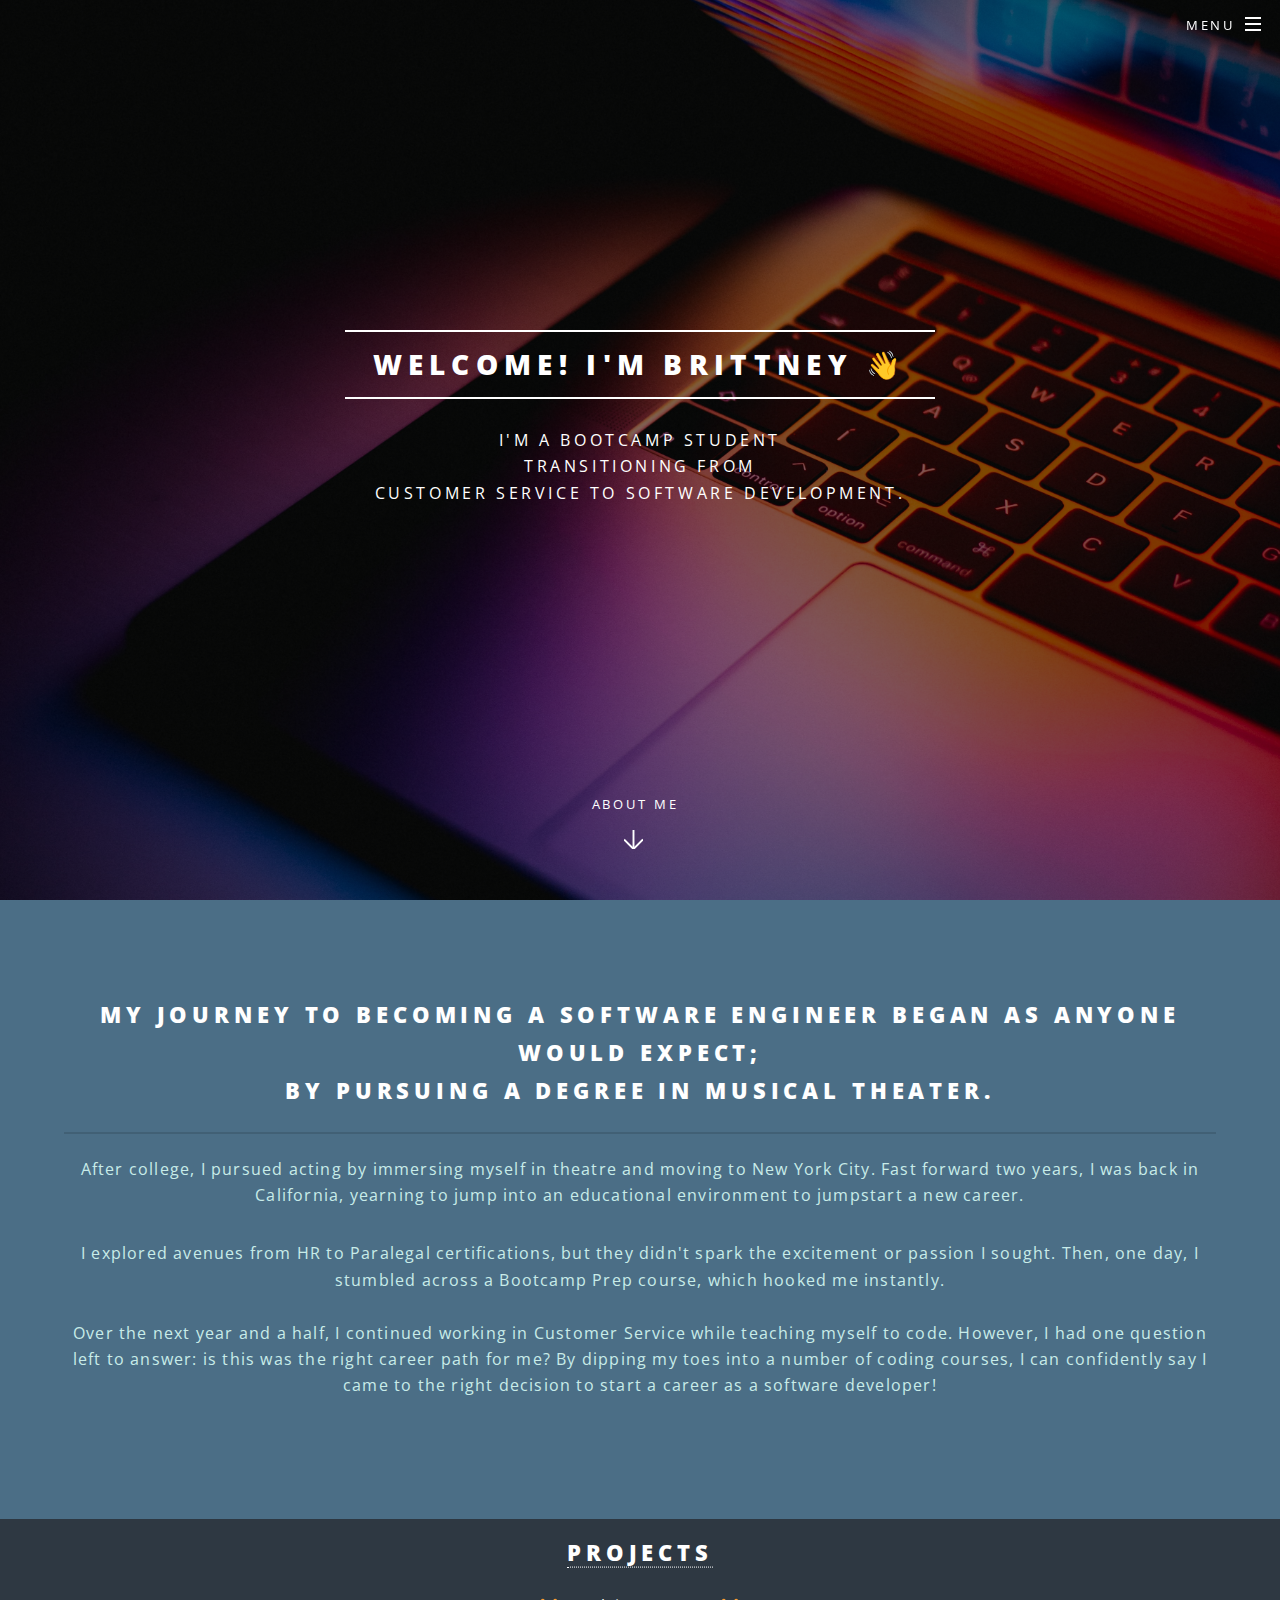
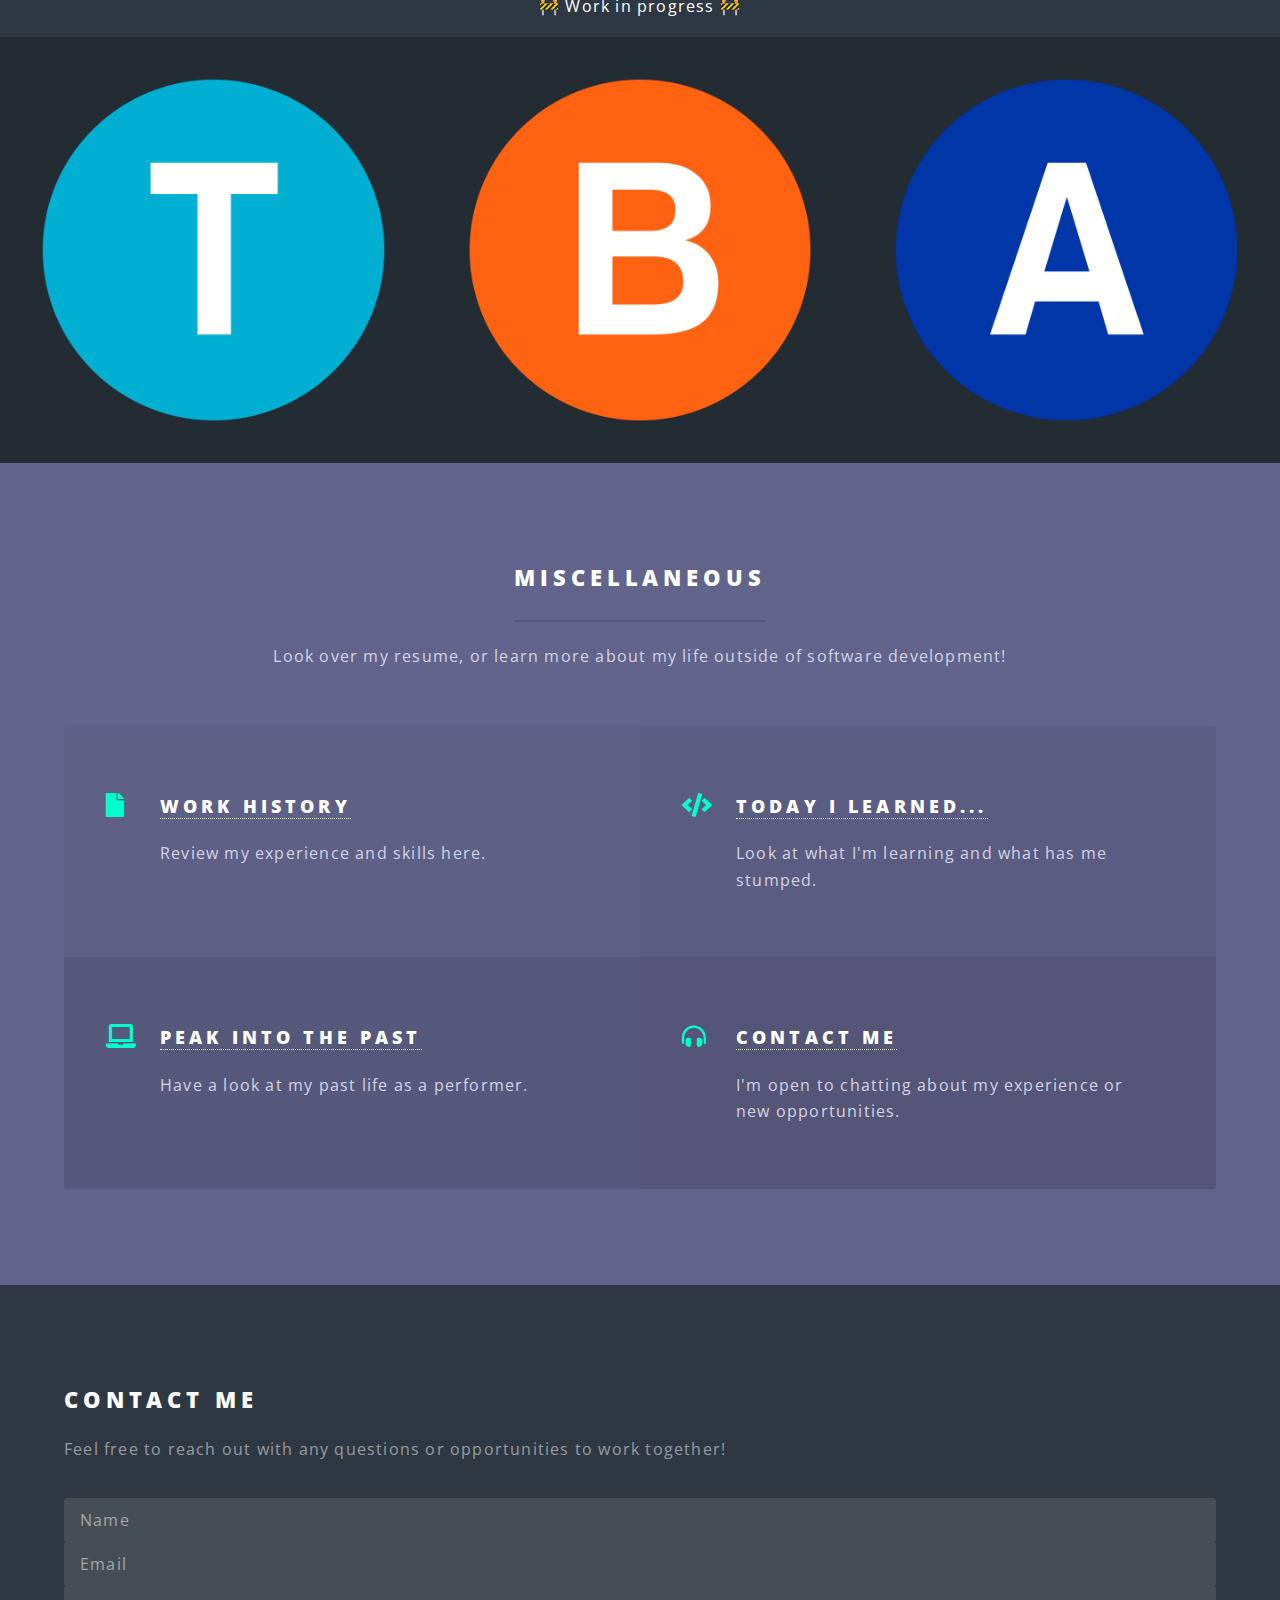
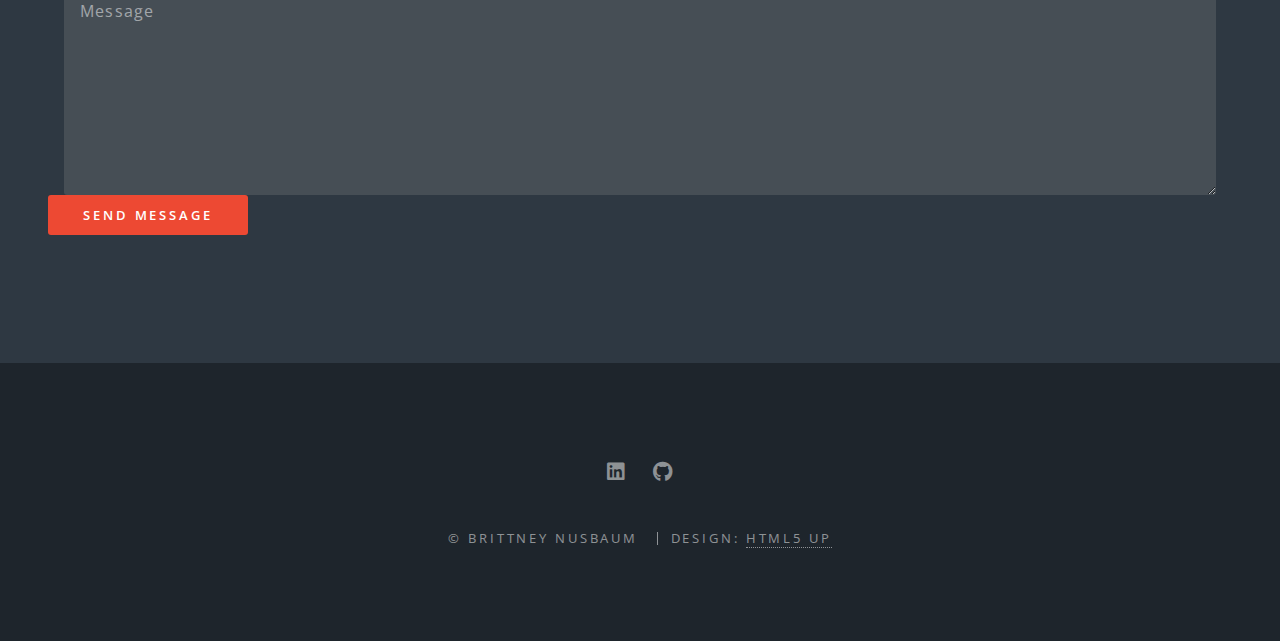
==== commit a0f73d77: "changes resume to work history page" ====
--- a/index.html
+++ b/index.html
@@ -31,7 +31,7 @@
 						<div id="menu">
 							<ul>
 								<li><a href="index.html">Home</a></li>
-								<li><a href="Resume.html">Resume</a></li>
+								<li><a href="Resume.html">Work History</a></li>
 								<li><a href="todayIlearned.html">Today I Learned</a></li>
 								<li><a href="theatre.html">A Peak Into the Past</a></li>
 								<li><a href="projects.html">Projects</a></li>
@@ -112,7 +112,7 @@
 				</header>
 				<ul class="features">
 					<li class="icon solid fa-file">
-						<h3><a href="resume.html">Resume</a></h3>
+						<h3><a href="resume.html">Work History</a></h3>
 						<p>Review my experience and skills here.</p>
 					</li>
 					<li class="icon solid fa-code">
--- a/assets/css/main.css
+++ b/assets/css/main.css
@@ -1,10 +1,5 @@
 @import url(fontawesome-all.min.css);
 @import url("https://fonts.googleapis.com/css?family=Open+Sans:400,400italic,600,600italic,800,800italic");
-
-/* left off: 
-	 add resume
-	 add extra activities section
-*/
 
 /*
 	Spectral by HTML5 UP
@@ -12,44 +7,130 @@
 	Free for personal and commercial use under the CCA 3.0 license (html5up.net/license)
 */
 
-html, body, div, span, applet, object,
-iframe, h1, h2, h3, h4, h5, h6, p, blockquote,
-pre, a, abbr, acronym, address, big, cite,
-code, del, dfn, em, img, ins, kbd, q, s, samp,
-small, strike, strong, sub, sup, tt, var, b,
-u, i, center, dl, dt, dd, ol, ul, li, fieldset,
-form, label, legend, table, caption, tbody,
-tfoot, thead, tr, th, td, article, aside,
-canvas, details, embed, figure, figcaption,
-footer, header, hgroup, menu, nav, output, ruby,
-section, summary, time, mark, audio, video {
+html,
+body,
+div,
+span,
+applet,
+object,
+iframe,
+h1,
+h2,
+h3,
+h4,
+h5,
+h6,
+p,
+blockquote,
+pre,
+a,
+abbr,
+acronym,
+address,
+big,
+cite,
+code,
+del,
+dfn,
+em,
+img,
+ins,
+kbd,
+q,
+s,
+samp,
+small,
+strike,
+strong,
+sub,
+sup,
+tt,
+var,
+b,
+u,
+i,
+center,
+dl,
+dt,
+dd,
+ol,
+ul,
+li,
+fieldset,
+form,
+label,
+legend,
+table,
+caption,
+tbody,
+tfoot,
+thead,
+tr,
+th,
+td,
+article,
+aside,
+canvas,
+details,
+embed,
+figure,
+figcaption,
+footer,
+header,
+hgroup,
+menu,
+nav,
+output,
+ruby,
+section,
+summary,
+time,
+mark,
+audio,
+video {
 	margin: 0;
 	padding: 0;
 	border: 0;
 	font-size: 100%;
 	font: inherit;
-	vertical-align: baseline;}
-
-article, aside, details, figcaption, figure,
-footer, header, hgroup, menu, nav, section {
-	display: block;}
+	vertical-align: baseline;
+}
+
+article,
+aside,
+details,
+figcaption,
+figure,
+footer,
+header,
+hgroup,
+menu,
+nav,
+section {
+	display: block;
+}
 
 body {
 	line-height: 1;
 }
 
-ol, ul {
+ol,
+ul {
 	list-style: none;
 }
 
-blockquote, q {
+blockquote,
+q {
 	quotes: none;
 }
 
-	blockquote:before, blockquote:after, q:before, q:after {
-		content: '';
-		content: none;
-	}
+blockquote:before,
+blockquote:after,
+q:before,
+q:after {
+	content: '';
+	content: none;
+}
 
 table {
 	border-collapse: collapse;
@@ -70,7 +151,9 @@
 	padding: 0;
 }
 
-input, select, textarea {
+input,
+select,
+textarea {
 	-moz-appearance: none;
 	-webkit-appearance: none;
 	-ms-appearance: none;
@@ -80,217 +163,488 @@
 
 /* Basic */
 
-	@-ms-viewport {
-		width: device-width;
-	}
-
-	html {
-		box-sizing: border-box;
-	}
-
-	*, *:before, *:after {
-		box-sizing: inherit;
-	}
-
-	body {
-		background: #2e3842;
-	}
-
-		body.is-preload *, body.is-preload *:before, body.is-preload *:after {
-			-moz-animation: none !important;
-			-webkit-animation: none !important;
-			-ms-animation: none !important;
-			animation: none !important;
-			-moz-transition: none !important;
-			-webkit-transition: none !important;
-			-ms-transition: none !important;
-			transition: none !important;
-		}
-
-	body, input, select, textarea {
-		color: #fff;
-		font-family: "Open Sans", Helvetica, sans-serif;
-		font-size: 15pt;
-		font-weight: 400;
-		letter-spacing: 0.075em;
+@-ms-viewport {
+	width: device-width;
+}
+
+html {
+	box-sizing: border-box;
+}
+
+*,
+*:before,
+*:after {
+	box-sizing: inherit;
+}
+
+body {
+	background: #2e3842;
+}
+
+body.is-preload *,
+body.is-preload *:before,
+body.is-preload *:after {
+	-moz-animation: none !important;
+	-webkit-animation: none !important;
+	-ms-animation: none !important;
+	animation: none !important;
+	-moz-transition: none !important;
+	-webkit-transition: none !important;
+	-ms-transition: none !important;
+	transition: none !important;
+}
+
+body,
+input,
+select,
+textarea {
+	color: #fff;
+	font-family: "Open Sans", Helvetica, sans-serif;
+	font-size: 15pt;
+	font-weight: 400;
+	letter-spacing: 0.075em;
+	line-height: 1.65em;
+}
+
+@media screen and (max-width: 1680px) {
+
+	body,
+	input,
+	select,
+	textarea {
+		font-size: 13pt;
+	}
+
+}
+
+@media screen and (max-width: 1280px) {
+
+	body,
+	input,
+	select,
+	textarea {
+		font-size: 12pt;
+	}
+
+}
+
+@media screen and (max-width: 736px) {
+
+	body,
+	input,
+	select,
+	textarea {
+		font-size: 11pt;
+		letter-spacing: 0.0375em;
+	}
+
+}
+
+a {
+	-moz-transition: color 0.2s ease, border-bottom-color 0.2s ease;
+	-webkit-transition: color 0.2s ease, border-bottom-color 0.2s ease;
+	-ms-transition: color 0.2s ease, border-bottom-color 0.2s ease;
+	transition: color 0.2s ease, border-bottom-color 0.2s ease;
+	border-bottom: dotted 1px;
+	color: inherit;
+	text-decoration: none;
+}
+
+a:hover {
+	border-bottom-color: transparent;
+}
+
+strong,
+b {
+	color: #fff;
+	font-weight: 600;
+}
+
+em,
+i {
+	font-style: italic;
+}
+
+p {
+	margin: 0 0 2em 0;
+}
+
+h1,
+h2,
+h3,
+h4,
+h5,
+h6 {
+	color: #fff;
+	font-weight: 800;
+	letter-spacing: 0.225em;
+	line-height: 1em;
+	margin: 0 0 1em 0;
+	text-transform: uppercase;
+}
+
+h1 a,
+h2 a,
+h3 a,
+h4 a,
+h5 a,
+h6 a {
+	color: inherit;
+	text-decoration: none;
+}
+
+h2 {
+	font-size: 1.35em;
+	line-height: 1.75em;
+}
+
+@media screen and (max-width: 736px) {
+
+	h2 {
+		font-size: 1.1em;
 		line-height: 1.65em;
 	}
 
-		@media screen and (max-width: 1680px) {
-
-			body, input, select, textarea {
-				font-size: 13pt;
-			}
-
-		}
-
-		@media screen and (max-width: 1280px) {
-
-			body, input, select, textarea {
-				font-size: 12pt;
-			}
-
-		}
-
-		@media screen and (max-width: 736px) {
-
-			body, input, select, textarea {
-				font-size: 11pt;
-				letter-spacing: 0.0375em;
-			}
-
-		}
-
-	a {
-		-moz-transition: color 0.2s ease, border-bottom-color 0.2s ease;
-		-webkit-transition: color 0.2s ease, border-bottom-color 0.2s ease;
-		-ms-transition: color 0.2s ease, border-bottom-color 0.2s ease;
-		transition: color 0.2s ease, border-bottom-color 0.2s ease;
-		border-bottom: dotted 1px;
-		color: inherit;
-		text-decoration: none;
-	}
-
-		a:hover {
-			border-bottom-color: transparent;
-		}
-
-	strong, b {
-		color: #fff;
-		font-weight: 600;
-	}
-
-	em, i {
-		font-style: italic;
-	}
-
-	p {
-		margin: 0 0 2em 0;
-	}
-
-	h1, h2, h3, h4, h5, h6 {
-		color: #fff;
-		font-weight: 800;
-		letter-spacing: 0.225em;
-		line-height: 1em;
-		margin: 0 0 1em 0;
-		text-transform: uppercase;
-	}
-
-		h1 a, h2 a, h3 a, h4 a, h5 a, h6 a {
-			color: inherit;
-			text-decoration: none;
-		}
-
-	h2 {
-		font-size: 1.35em;
-		line-height: 1.75em;
-	}
-
-		@media screen and (max-width: 736px) {
-
-			h2 {
-				font-size: 1.1em;
-				line-height: 1.65em;
-			}
-
-		}
+}
+
+h3 {
+	font-size: 1.15em;
+	line-height: 1.75em;
+}
+
+@media screen and (max-width: 736px) {
 
 	h3 {
-		font-size: 1.15em;
-		line-height: 1.75em;
-	}
-
-		@media screen and (max-width: 736px) {
-
-			h3 {
-				font-size: 1em;
-				line-height: 1.65em;
-			}
-
-		}
-
-	h4 {
 		font-size: 1em;
-		line-height: 1.5em;
-	}
-
-	h5 {
-		font-size: 0.8em;
-		line-height: 1.5em;
-	}
-
-	h6 {
-		font-size: 0.7em;
-		line-height: 1.5em;
-	}
-
-	sub {
-		font-size: 0.8em;
-		position: relative;
-		top: 0.5em;
-	}
-
-	sup {
-		font-size: 0.8em;
-		position: relative;
-		top: -0.5em;
-	}
-
-	hr {
-		border: 0;
-		border-bottom: solid 2px #fff;
-		margin: 3em 0;
-	}
-
-		hr.major {
-			margin: 4.5em 0;
-		}
-
-	blockquote {
-		border-left: solid 4px #fff;
-		font-style: italic;
-		margin: 0 0 2em 0;
-		padding: 0.5em 0 0.5em 2em;
-	}
-
-	code {
-		background: rgba(144, 144, 144, 0.25);
-		border-radius: 3px;
-		font-family: "Courier New", monospace;
-		font-size: 0.9em;
-		letter-spacing: 0;
-		margin: 0 0.25em;
-		padding: 0.25em 0.65em;
-	}
-
-	pre {
-		-webkit-overflow-scrolling: touch;
-		font-family: "Courier New", monospace;
-		font-size: 0.9em;
-		margin: 0 0 2em 0;
-	}
-
-		pre code {
-			display: block;
-			line-height: 1.75em;
-			padding: 1em 1.5em;
-			overflow-x: auto;
-		}
-
-	.align-left {
-		text-align: left;
-	}
-
-	.centeralign- {
-		text-align: center;
-	}
-
-	.align-right {
-		text-align: right;
-	}
+		line-height: 1.65em;
+	}
+
+}
+
+h4 {
+	font-size: 1em;
+	line-height: 1.5em;
+}
+
+h5 {
+	font-size: 0.8em;
+	line-height: 1.5em;
+}
+
+h6 {
+	font-size: 0.7em;
+	line-height: 1.5em;
+}
+
+sub {
+	font-size: 0.8em;
+	position: relative;
+	top: 0.5em;
+}
+
+sup {
+	font-size: 0.8em;
+	position: relative;
+	top: -0.5em;
+}
+
+hr {
+	border: 0;
+	border-bottom: solid 2px #fff;
+	margin: 3em 0;
+}
+
+hr.major {
+	margin: 4.5em 0;
+}
+
+blockquote {
+	border-left: solid 4px #fff;
+	font-style: italic;
+	margin: 0 0 2em 0;
+	padding: 0.5em 0 0.5em 2em;
+}
+
+code {
+	background: rgba(144, 144, 144, 0.25);
+	border-radius: 3px;
+	font-family: "Courier New", monospace;
+	font-size: 0.9em;
+	letter-spacing: 0;
+	margin: 0 0.25em;
+	padding: 0.25em 0.65em;
+}
+
+pre {
+	-webkit-overflow-scrolling: touch;
+	font-family: "Courier New", monospace;
+	font-size: 0.9em;
+	margin: 0 0 2em 0;
+}
+
+pre code {
+	display: block;
+	line-height: 1.75em;
+	padding: 1em 1.5em;
+	overflow-x: auto;
+}
+
+.align-left {
+	text-align: left;
+}
+
+.centeralign- {
+	text-align: center;
+}
+
+.align-right {
+	text-align: right;
+}
 
 /* Row */
+
+.row {
+	display: flex;
+	flex-wrap: wrap;
+	box-sizing: border-box;
+	align-items: stretch;
+}
+
+.row>* {
+	box-sizing: border-box;
+}
+
+.row.gtr-uniform>*> :last-child {
+	margin-bottom: 0;
+}
+
+.row.aln-left {
+	justify-content: flex-start;
+}
+
+.row.aln-center {
+	justify-content: center;
+}
+
+.row.aln-right {
+	justify-content: flex-end;
+}
+
+.row.aln-top {
+	align-items: flex-start;
+}
+
+.row.aln-middle {
+	align-items: center;
+}
+
+.row.aln-bottom {
+	align-items: flex-end;
+}
+
+.row>.imp {
+	order: -1;
+}
+
+.row>.col-1 {
+	width: 8.33333%;
+}
+
+.row>.off-1 {
+	margin-left: 8.33333%;
+}
+
+.row>.col-2 {
+	width: 16.66667%;
+}
+
+.row>.off-2 {
+	margin-left: 16.66667%;
+}
+
+.row>.col-3 {
+	width: 25%;
+}
+
+.row>.off-3 {
+	margin-left: 25%;
+}
+
+.row>.col-4 {
+	width: 33.33333%;
+}
+
+.row>.off-4 {
+	margin-left: 33.33333%;
+}
+
+.row>.col-5 {
+	width: 41.66667%;
+}
+
+.row>.off-5 {
+	margin-left: 41.66667%;
+}
+
+.row>.col-6 {
+	width: 50%;
+}
+
+.row>.off-6 {
+	margin-left: 50%;
+}
+
+.row>.col-7 {
+	width: 58.33333%;
+}
+
+.row>.off-7 {
+	margin-left: 58.33333%;
+}
+
+.row>.col-8 {
+	width: 66.66667%;
+}
+
+.row>.off-8 {
+	margin-left: 66.66667%;
+}
+
+.row>.col-9 {
+	width: 75%;
+}
+
+.row>.off-9 {
+	margin-left: 75%;
+}
+
+.row>.col-10 {
+	width: 83.33333%;
+}
+
+.row>.off-10 {
+	margin-left: 83.33333%;
+}
+
+.row>.col-11 {
+	width: 91.66667%;
+}
+
+.row>.off-11 {
+	margin-left: 91.66667%;
+}
+
+.row>.col-12 {
+	width: 100%;
+}
+
+.row>.off-12 {
+	margin-left: 100%;
+}
+
+.row.gtr-0 {
+	margin-top: 0;
+	margin-left: 0em;
+}
+
+.row.gtr-0>* {
+	padding: 0 0 0 0em;
+}
+
+.row.gtr-0.gtr-uniform {
+	margin-top: 0em;
+}
+
+.row.gtr-0.gtr-uniform>* {
+	padding-top: 0em;
+}
+
+.row.gtr-25 {
+	margin-top: 0;
+	margin-left: -0.375em;
+}
+
+.row.gtr-25>* {
+	padding: 0 0 0 0.375em;
+}
+
+.row.gtr-25.gtr-uniform {
+	margin-top: -0.375em;
+}
+
+.row.gtr-25.gtr-uniform>* {
+	padding-top: 0.375em;
+}
+
+.row.gtr-50 {
+	margin-top: 0;
+	margin-left: -0.75em;
+}
+
+.row.gtr-50>* {
+	padding: 0 0 0 0.75em;
+}
+
+.row.gtr-50.gtr-uniform {
+	margin-top: -0.75em;
+}
+
+.row.gtr-50.gtr-uniform>* {
+	padding-top: 0.75em;
+}
+
+.row {
+	margin-top: 0;
+	margin-left: -1.5em;
+}
+
+.row>* {
+	padding: 0 0 0 1.5em;
+}
+
+.row.gtr-uniform {
+	margin-top: -1.5em;
+}
+
+.row.gtr-uniform>* {
+	padding-top: 1.5em;
+}
+
+.row.gtr-150 {
+	margin-top: 0;
+	margin-left: -2.25em;
+}
+
+.row.gtr-150>* {
+	padding: 0 0 0 2.25em;
+}
+
+.row.gtr-150.gtr-uniform {
+	margin-top: -2.25em;
+}
+
+.row.gtr-150.gtr-uniform>* {
+	padding-top: 2.25em;
+}
+
+.row.gtr-200 {
+	margin-top: 0;
+	margin-left: -3em;
+}
+
+.row.gtr-200>* {
+	padding: 0 0 0 3em;
+}
+
+.row.gtr-200.gtr-uniform {
+	margin-top: -3em;
+}
+
+.row.gtr-200.gtr-uniform>* {
+	padding-top: 3em;
+}
+
+@media screen and (max-width: 1680px) {
 
 	.row {
 		display: flex;
@@ -299,3720 +653,3518 @@
 		align-items: stretch;
 	}
 
-		.row > * {
-			box-sizing: border-box;
-		}
-
-		.row.gtr-uniform > * > :last-child {
-			margin-bottom: 0;
-		}
-
-		.row.aln-left {
-			justify-content: flex-start;
-		}
-
-		.row.aln-center {
-			justify-content: center;
-		}
-
-		.row.aln-right {
-			justify-content: flex-end;
-		}
-
-		.row.aln-top {
-			align-items: flex-start;
-		}
-
-		.row.aln-middle {
-			align-items: center;
-		}
-
-		.row.aln-bottom {
-			align-items: flex-end;
-		}
-
-		.row > .imp {
-			order: -1;
-		}
-
-		.row > .col-1 {
-			width: 8.33333%;
-		}
-
-		.row > .off-1 {
-			margin-left: 8.33333%;
-		}
-
-		.row > .col-2 {
-			width: 16.66667%;
-		}
-
-		.row > .off-2 {
-			margin-left: 16.66667%;
-		}
-
-		.row > .col-3 {
-			width: 25%;
-		}
-
-		.row > .off-3 {
-			margin-left: 25%;
-		}
-
-		.row > .col-4 {
-			width: 33.33333%;
-		}
-
-		.row > .off-4 {
-			margin-left: 33.33333%;
-		}
-
-		.row > .col-5 {
-			width: 41.66667%;
-		}
-
-		.row > .off-5 {
-			margin-left: 41.66667%;
-		}
-
-		.row > .col-6 {
-			width: 50%;
-		}
-
-		.row > .off-6 {
-			margin-left: 50%;
-		}
-
-		.row > .col-7 {
-			width: 58.33333%;
-		}
-
-		.row > .off-7 {
-			margin-left: 58.33333%;
-		}
-
-		.row > .col-8 {
-			width: 66.66667%;
-		}
-
-		.row > .off-8 {
-			margin-left: 66.66667%;
-		}
-
-		.row > .col-9 {
-			width: 75%;
-		}
-
-		.row > .off-9 {
-			margin-left: 75%;
-		}
-
-		.row > .col-10 {
-			width: 83.33333%;
-		}
-
-		.row > .off-10 {
-			margin-left: 83.33333%;
-		}
-
-		.row > .col-11 {
-			width: 91.66667%;
-		}
-
-		.row > .off-11 {
-			margin-left: 91.66667%;
-		}
-
-		.row > .col-12 {
-			width: 100%;
-		}
-
-		.row > .off-12 {
-			margin-left: 100%;
-		}
-
-		.row.gtr-0 {
-			margin-top: 0;
-			margin-left: 0em;
-		}
-
-			.row.gtr-0 > * {
-				padding: 0 0 0 0em;
-			}
-
-			.row.gtr-0.gtr-uniform {
-				margin-top: 0em;
-			}
-
-				.row.gtr-0.gtr-uniform > * {
-					padding-top: 0em;
-				}
-
-		.row.gtr-25 {
-			margin-top: 0;
-			margin-left: -0.375em;
-		}
-
-			.row.gtr-25 > * {
-				padding: 0 0 0 0.375em;
-			}
-
-			.row.gtr-25.gtr-uniform {
-				margin-top: -0.375em;
-			}
-
-				.row.gtr-25.gtr-uniform > * {
-					padding-top: 0.375em;
-				}
-
-		.row.gtr-50 {
-			margin-top: 0;
-			margin-left: -0.75em;
-		}
-
-			.row.gtr-50 > * {
-				padding: 0 0 0 0.75em;
-			}
-
-			.row.gtr-50.gtr-uniform {
-				margin-top: -0.75em;
-			}
-
-				.row.gtr-50.gtr-uniform > * {
-					padding-top: 0.75em;
-				}
-
-		.row {
-			margin-top: 0;
-			margin-left: -1.5em;
-		}
-
-			.row > * {
-				padding: 0 0 0 1.5em;
-			}
-
-			.row.gtr-uniform {
-				margin-top: -1.5em;
-			}
-
-				.row.gtr-uniform > * {
-					padding-top: 1.5em;
-				}
-
-		.row.gtr-150 {
-			margin-top: 0;
-			margin-left: -2.25em;
-		}
-
-			.row.gtr-150 > * {
-				padding: 0 0 0 2.25em;
-			}
-
-			.row.gtr-150.gtr-uniform {
-				margin-top: -2.25em;
-			}
-
-				.row.gtr-150.gtr-uniform > * {
-					padding-top: 2.25em;
-				}
-
-		.row.gtr-200 {
-			margin-top: 0;
-			margin-left: -3em;
-		}
-
-			.row.gtr-200 > * {
-				padding: 0 0 0 3em;
-			}
-
-			.row.gtr-200.gtr-uniform {
-				margin-top: -3em;
-			}
-
-				.row.gtr-200.gtr-uniform > * {
-					padding-top: 3em;
-				}
-
-		@media screen and (max-width: 1680px) {
-
-			.row {
-				display: flex;
-				flex-wrap: wrap;
-				box-sizing: border-box;
-				align-items: stretch;
-			}
-
-				.row > * {
-					box-sizing: border-box;
-				}
-
-				.row.gtr-uniform > * > :last-child {
-					margin-bottom: 0;
-				}
-
-				.row.aln-left {
-					justify-content: flex-start;
-				}
-
-				.row.aln-center {
-					justify-content: center;
-				}
-
-				.row.aln-right {
-					justify-content: flex-end;
-				}
-
-				.row.aln-top {
-					align-items: flex-start;
-				}
-
-				.row.aln-middle {
-					align-items: center;
-				}
-
-				.row.aln-bottom {
-					align-items: flex-end;
-				}
-
-				.row > .imp-xlarge {
-					order: -1;
-				}
-
-				.row > .col-1-xlarge {
-					width: 8.33333%;
-				}
-
-				.row > .off-1-xlarge {
-					margin-left: 8.33333%;
-				}
-
-				.row > .col-2-xlarge {
-					width: 16.66667%;
-				}
-
-				.row > .off-2-xlarge {
-					margin-left: 16.66667%;
-				}
-
-				.row > .col-3-xlarge {
-					width: 25%;
-				}
-
-				.row > .off-3-xlarge {
-					margin-left: 25%;
-				}
-
-				.row > .col-4-xlarge {
-					width: 33.33333%;
-				}
-
-				.row > .off-4-xlarge {
-					margin-left: 33.33333%;
-				}
-
-				.row > .col-5-xlarge {
-					width: 41.66667%;
-				}
-
-				.row > .off-5-xlarge {
-					margin-left: 41.66667%;
-				}
-
-				.row > .col-6-xlarge {
-					width: 50%;
-				}
-
-				.row > .off-6-xlarge {
-					margin-left: 50%;
-				}
-
-				.row > .col-7-xlarge {
-					width: 58.33333%;
-				}
-
-				.row > .off-7-xlarge {
-					margin-left: 58.33333%;
-				}
-
-				.row > .col-8-xlarge {
-					width: 66.66667%;
-				}
-
-				.row > .off-8-xlarge {
-					margin-left: 66.66667%;
-				}
-
-				.row > .col-9-xlarge {
-					width: 75%;
-				}
-
-				.row > .off-9-xlarge {
-					margin-left: 75%;
-				}
-
-				.row > .col-10-xlarge {
-					width: 83.33333%;
-				}
-
-				.row > .off-10-xlarge {
-					margin-left: 83.33333%;
-				}
-
-				.row > .col-11-xlarge {
-					width: 91.66667%;
-				}
-
-				.row > .off-11-xlarge {
-					margin-left: 91.66667%;
-				}
-
-				.row > .col-12-xlarge {
-					width: 100%;
-				}
-
-				.row > .off-12-xlarge {
-					margin-left: 100%;
-				}
-
-				.row.gtr-0 {
-					margin-top: 0;
-					margin-left: 0em;
-				}
-
-					.row.gtr-0 > * {
-						padding: 0 0 0 0em;
-					}
-
-					.row.gtr-0.gtr-uniform {
-						margin-top: 0em;
-					}
-
-						.row.gtr-0.gtr-uniform > * {
-							padding-top: 0em;
-						}
-
-				.row.gtr-25 {
-					margin-top: 0;
-					margin-left: -0.375em;
-				}
-
-					.row.gtr-25 > * {
-						padding: 0 0 0 0.375em;
-					}
-
-					.row.gtr-25.gtr-uniform {
-						margin-top: -0.375em;
-					}
-
-						.row.gtr-25.gtr-uniform > * {
-							padding-top: 0.375em;
-						}
-
-				.row.gtr-50 {
-					margin-top: 0;
-					margin-left: -0.75em;
-				}
-
-					.row.gtr-50 > * {
-						padding: 0 0 0 0.75em;
-					}
-
-					.row.gtr-50.gtr-uniform {
-						margin-top: -0.75em;
-					}
-
-						.row.gtr-50.gtr-uniform > * {
-							padding-top: 0.75em;
-						}
-
-				.row {
-					margin-top: 0;
-					margin-left: -1.5em;
-				}
-
-					.row > * {
-						padding: 0 0 0 1.5em;
-					}
-
-					.row.gtr-uniform {
-						margin-top: -1.5em;
-					}
-
-						.row.gtr-uniform > * {
-							padding-top: 1.5em;
-						}
-
-				.row.gtr-150 {
-					margin-top: 0;
-					margin-left: -2.25em;
-				}
-
-					.row.gtr-150 > * {
-						padding: 0 0 0 2.25em;
-					}
-
-					.row.gtr-150.gtr-uniform {
-						margin-top: -2.25em;
-					}
-
-						.row.gtr-150.gtr-uniform > * {
-							padding-top: 2.25em;
-						}
-
-				.row.gtr-200 {
-					margin-top: 0;
-					margin-left: -3em;
-				}
-
-					.row.gtr-200 > * {
-						padding: 0 0 0 3em;
-					}
-
-					.row.gtr-200.gtr-uniform {
-						margin-top: -3em;
-					}
-
-						.row.gtr-200.gtr-uniform > * {
-							padding-top: 3em;
-						}
-
-		}
-
-		@media screen and (max-width: 1280px) {
-
-			.row {
-				display: flex;
-				flex-wrap: wrap;
-				box-sizing: border-box;
-				align-items: stretch;
-			}
-
-				.row > * {
-					box-sizing: border-box;
-				}
-
-				.row.gtr-uniform > * > :last-child {
-					margin-bottom: 0;
-				}
-
-				.row.aln-left {
-					justify-content: flex-start;
-				}
-
-				.row.aln-center {
-					justify-content: center;
-				}
-
-				.row.aln-right {
-					justify-content: flex-end;
-				}
-
-				.row.aln-top {
-					align-items: flex-start;
-				}
-
-				.row.aln-middle {
-					align-items: center;
-				}
-
-				.row.aln-bottom {
-					align-items: flex-end;
-				}
-
-				.row > .imp-large {
-					order: -1;
-				}
-
-				.row > .col-1-large {
-					width: 8.33333%;
-				}
-
-				.row > .off-1-large {
-					margin-left: 8.33333%;
-				}
-
-				.row > .col-2-large {
-					width: 16.66667%;
-				}
-
-				.row > .off-2-large {
-					margin-left: 16.66667%;
-				}
-
-				.row > .col-3-large {
-					width: 25%;
-				}
-
-				.row > .off-3-large {
-					margin-left: 25%;
-				}
-
-				.row > .col-4-large {
-					width: 33.33333%;
-				}
-
-				.row > .off-4-large {
-					margin-left: 33.33333%;
-				}
-
-				.row > .col-5-large {
-					width: 41.66667%;
-				}
-
-				.row > .off-5-large {
-					margin-left: 41.66667%;
-				}
-
-				.row > .col-6-large {
-					width: 50%;
-				}
-
-				.row > .off-6-large {
-					margin-left: 50%;
-				}
-
-				.row > .col-7-large {
-					width: 58.33333%;
-				}
-
-				.row > .off-7-large {
-					margin-left: 58.33333%;
-				}
-
-				.row > .col-8-large {
-					width: 66.66667%;
-				}
-
-				.row > .off-8-large {
-					margin-left: 66.66667%;
-				}
-
-				.row > .col-9-large {
-					width: 75%;
-				}
-
-				.row > .off-9-large {
-					margin-left: 75%;
-				}
-
-				.row > .col-10-large {
-					width: 83.33333%;
-				}
-
-				.row > .off-10-large {
-					margin-left: 83.33333%;
-				}
-
-				.row > .col-11-large {
-					width: 91.66667%;
-				}
-
-				.row > .off-11-large {
-					margin-left: 91.66667%;
-				}
-
-				.row > .col-12-large {
-					width: 100%;
-				}
-
-				.row > .off-12-large {
-					margin-left: 100%;
-				}
-
-				.row.gtr-0 {
-					margin-top: 0;
-					margin-left: 0em;
-				}
-
-					.row.gtr-0 > * {
-						padding: 0 0 0 0em;
-					}
-
-					.row.gtr-0.gtr-uniform {
-						margin-top: 0em;
-					}
-
-						.row.gtr-0.gtr-uniform > * {
-							padding-top: 0em;
-						}
-
-				.row.gtr-25 {
-					margin-top: 0;
-					margin-left: -0.375em;
-				}
-
-					.row.gtr-25 > * {
-						padding: 0 0 0 0.375em;
-					}
-
-					.row.gtr-25.gtr-uniform {
-						margin-top: -0.375em;
-					}
-
-						.row.gtr-25.gtr-uniform > * {
-							padding-top: 0.375em;
-						}
-
-				.row.gtr-50 {
-					margin-top: 0;
-					margin-left: -0.75em;
-				}
-
-					.row.gtr-50 > * {
-						padding: 0 0 0 0.75em;
-					}
-
-					.row.gtr-50.gtr-uniform {
-						margin-top: -0.75em;
-					}
-
-						.row.gtr-50.gtr-uniform > * {
-							padding-top: 0.75em;
-						}
-
-				.row {
-					margin-top: 0;
-					margin-left: -1.5em;
-				}
-
-					.row > * {
-						padding: 0 0 0 1.5em;
-					}
-
-					.row.gtr-uniform {
-						margin-top: -1.5em;
-					}
-
-						.row.gtr-uniform > * {
-							padding-top: 1.5em;
-						}
-
-				.row.gtr-150 {
-					margin-top: 0;
-					margin-left: -2.25em;
-				}
-
-					.row.gtr-150 > * {
-						padding: 0 0 0 2.25em;
-					}
-
-					.row.gtr-150.gtr-uniform {
-						margin-top: -2.25em;
-					}
-
-						.row.gtr-150.gtr-uniform > * {
-							padding-top: 2.25em;
-						}
-
-				.row.gtr-200 {
-					margin-top: 0;
-					margin-left: -3em;
-				}
-
-					.row.gtr-200 > * {
-						padding: 0 0 0 3em;
-					}
-
-					.row.gtr-200.gtr-uniform {
-						margin-top: -3em;
-					}
-
-						.row.gtr-200.gtr-uniform > * {
-							padding-top: 3em;
-						}
-
-		}
-
-		@media screen and (max-width: 980px) {
-
-			.row {
-				display: flex;
-				flex-wrap: wrap;
-				box-sizing: border-box;
-				align-items: stretch;
-			}
-
-				.row > * {
-					box-sizing: border-box;
-				}
-
-				.row.gtr-uniform > * > :last-child {
-					margin-bottom: 0;
-				}
-
-				.row.aln-left {
-					justify-content: flex-start;
-				}
-
-				.row.aln-center {
-					justify-content: center;
-				}
-
-				.row.aln-right {
-					justify-content: flex-end;
-				}
-
-				.row.aln-top {
-					align-items: flex-start;
-				}
-
-				.row.aln-middle {
-					align-items: center;
-				}
-
-				.row.aln-bottom {
-					align-items: flex-end;
-				}
-
-				.row > .imp-medium {
-					order: -1;
-				}
-
-				.row > .col-1-medium {
-					width: 8.33333%;
-				}
-
-				.row > .off-1-medium {
-					margin-left: 8.33333%;
-				}
-
-				.row > .col-2-medium {
-					width: 16.66667%;
-				}
-
-				.row > .off-2-medium {
-					margin-left: 16.66667%;
-				}
-
-				.row > .col-3-medium {
-					width: 25%;
-				}
-
-				.row > .off-3-medium {
-					margin-left: 25%;
-				}
-
-				.row > .col-4-medium {
-					width: 33.33333%;
-				}
-
-				.row > .off-4-medium {
-					margin-left: 33.33333%;
-				}
-
-				.row > .col-5-medium {
-					width: 41.66667%;
-				}
-
-				.row > .off-5-medium {
-					margin-left: 41.66667%;
-				}
-
-				.row > .col-6-medium {
-					width: 50%;
-				}
-
-				.row > .off-6-medium {
-					margin-left: 50%;
-				}
-
-				.row > .col-7-medium {
-					width: 58.33333%;
-				}
-
-				.row > .off-7-medium {
-					margin-left: 58.33333%;
-				}
-
-				.row > .col-8-medium {
-					width: 66.66667%;
-				}
-
-				.row > .off-8-medium {
-					margin-left: 66.66667%;
-				}
-
-				.row > .col-9-medium {
-					width: 75%;
-				}
-
-				.row > .off-9-medium {
-					margin-left: 75%;
-				}
-
-				.row > .col-10-medium {
-					width: 83.33333%;
-				}
-
-				.row > .off-10-medium {
-					margin-left: 83.33333%;
-				}
-
-				.row > .col-11-medium {
-					width: 91.66667%;
-				}
-
-				.row > .off-11-medium {
-					margin-left: 91.66667%;
-				}
-
-				.row > .col-12-medium {
-					width: 100%;
-				}
-
-				.row > .off-12-medium {
-					margin-left: 100%;
-				}
-
-				.row.gtr-0 {
-					margin-top: 0;
-					margin-left: 0em;
-				}
-
-					.row.gtr-0 > * {
-						padding: 0 0 0 0em;
-					}
-
-					.row.gtr-0.gtr-uniform {
-						margin-top: 0em;
-					}
-
-						.row.gtr-0.gtr-uniform > * {
-							padding-top: 0em;
-						}
-
-				.row.gtr-25 {
-					margin-top: 0;
-					margin-left: -0.375em;
-				}
-
-					.row.gtr-25 > * {
-						padding: 0 0 0 0.375em;
-					}
-
-					.row.gtr-25.gtr-uniform {
-						margin-top: -0.375em;
-					}
-
-						.row.gtr-25.gtr-uniform > * {
-							padding-top: 0.375em;
-						}
-
-				.row.gtr-50 {
-					margin-top: 0;
-					margin-left: -0.75em;
-				}
-
-					.row.gtr-50 > * {
-						padding: 0 0 0 0.75em;
-					}
-
-					.row.gtr-50.gtr-uniform {
-						margin-top: -0.75em;
-					}
-
-						.row.gtr-50.gtr-uniform > * {
-							padding-top: 0.75em;
-						}
-
-				.row {
-					margin-top: 0;
-					margin-left: -1.5em;
-				}
-
-					.row > * {
-						padding: 0 0 0 1.5em;
-					}
-
-					.row.gtr-uniform {
-						margin-top: -1.5em;
-					}
-
-						.row.gtr-uniform > * {
-							padding-top: 1.5em;
-						}
-
-				.row.gtr-150 {
-					margin-top: 0;
-					margin-left: -2.25em;
-				}
-
-					.row.gtr-150 > * {
-						padding: 0 0 0 2.25em;
-					}
-
-					.row.gtr-150.gtr-uniform {
-						margin-top: -2.25em;
-					}
-
-						.row.gtr-150.gtr-uniform > * {
-							padding-top: 2.25em;
-						}
-
-				.row.gtr-200 {
-					margin-top: 0;
-					margin-left: -3em;
-				}
-
-					.row.gtr-200 > * {
-						padding: 0 0 0 3em;
-					}
-
-					.row.gtr-200.gtr-uniform {
-						margin-top: -3em;
-					}
-
-						.row.gtr-200.gtr-uniform > * {
-							padding-top: 3em;
-						}
-
-		}
-
-		@media screen and (max-width: 736px) {
-
-			.row {
-				display: flex;
-				flex-wrap: wrap;
-				box-sizing: border-box;
-				align-items: stretch;
-			}
-
-				.row > * {
-					box-sizing: border-box;
-				}
-
-				.row.gtr-uniform > * > :last-child {
-					margin-bottom: 0;
-				}
-
-				.row.aln-left {
-					justify-content: flex-start;
-				}
-
-				.row.aln-center {
-					justify-content: center;
-				}
-
-				.row.aln-right {
-					justify-content: flex-end;
-				}
-
-				.row.aln-top {
-					align-items: flex-start;
-				}
-
-				.row.aln-middle {
-					align-items: center;
-				}
-
-				.row.aln-bottom {
-					align-items: flex-end;
-				}
-
-				.row > .imp-small {
-					order: -1;
-				}
-
-				.row > .col-1-small {
-					width: 8.33333%;
-				}
-
-				.row > .off-1-small {
-					margin-left: 8.33333%;
-				}
-
-				.row > .col-2-small {
-					width: 16.66667%;
-				}
-
-				.row > .off-2-small {
-					margin-left: 16.66667%;
-				}
-
-				.row > .col-3-small {
-					width: 25%;
-				}
-
-				.row > .off-3-small {
-					margin-left: 25%;
-				}
-
-				.row > .col-4-small {
-					width: 33.33333%;
-				}
-
-				.row > .off-4-small {
-					margin-left: 33.33333%;
-				}
-
-				.row > .col-5-small {
-					width: 41.66667%;
-				}
-
-				.row > .off-5-small {
-					margin-left: 41.66667%;
-				}
-
-				.row > .col-6-small {
-					width: 50%;
-				}
-
-				.row > .off-6-small {
-					margin-left: 50%;
-				}
-
-				.row > .col-7-small {
-					width: 58.33333%;
-				}
-
-				.row > .off-7-small {
-					margin-left: 58.33333%;
-				}
-
-				.row > .col-8-small {
-					width: 66.66667%;
-				}
-
-				.row > .off-8-small {
-					margin-left: 66.66667%;
-				}
-
-				.row > .col-9-small {
-					width: 75%;
-				}
-
-				.row > .off-9-small {
-					margin-left: 75%;
-				}
-
-				.row > .col-10-small {
-					width: 83.33333%;
-				}
-
-				.row > .off-10-small {
-					margin-left: 83.33333%;
-				}
-
-				.row > .col-11-small {
-					width: 91.66667%;
-				}
-
-				.row > .off-11-small {
-					margin-left: 91.66667%;
-				}
-
-				.row > .col-12-small {
-					width: 100%;
-				}
-
-				.row > .off-12-small {
-					margin-left: 100%;
-				}
-
-				.row.gtr-0 {
-					margin-top: 0;
-					margin-left: 0em;
-				}
-
-					.row.gtr-0 > * {
-						padding: 0 0 0 0em;
-					}
-
-					.row.gtr-0.gtr-uniform {
-						margin-top: 0em;
-					}
-
-						.row.gtr-0.gtr-uniform > * {
-							padding-top: 0em;
-						}
-
-				.row.gtr-25 {
-					margin-top: 0;
-					margin-left: -0.375em;
-				}
-
-					.row.gtr-25 > * {
-						padding: 0 0 0 0.375em;
-					}
-
-					.row.gtr-25.gtr-uniform {
-						margin-top: -0.375em;
-					}
-
-						.row.gtr-25.gtr-uniform > * {
-							padding-top: 0.375em;
-						}
-
-				.row.gtr-50 {
-					margin-top: 0;
-					margin-left: -0.75em;
-				}
-
-					.row.gtr-50 > * {
-						padding: 0 0 0 0.75em;
-					}
-
-					.row.gtr-50.gtr-uniform {
-						margin-top: -0.75em;
-					}
-
-						.row.gtr-50.gtr-uniform > * {
-							padding-top: 0.75em;
-						}
-
-				.row {
-					margin-top: 0;
-					margin-left: -1.5em;
-				}
-
-					.row > * {
-						padding: 0 0 0 1.5em;
-					}
-
-					.row.gtr-uniform {
-						margin-top: -1.5em;
-					}
-
-						.row.gtr-uniform > * {
-							padding-top: 1.5em;
-						}
-
-				.row.gtr-150 {
-					margin-top: 0;
-					margin-left: -2.25em;
-				}
-
-					.row.gtr-150 > * {
-						padding: 0 0 0 2.25em;
-					}
-
-					.row.gtr-150.gtr-uniform {
-						margin-top: -2.25em;
-					}
-
-						.row.gtr-150.gtr-uniform > * {
-							padding-top: 2.25em;
-						}
-
-				.row.gtr-200 {
-					margin-top: 0;
-					margin-left: -3em;
-				}
-
-					.row.gtr-200 > * {
-						padding: 0 0 0 3em;
-					}
-
-					.row.gtr-200.gtr-uniform {
-						margin-top: -3em;
-					}
-
-						.row.gtr-200.gtr-uniform > * {
-							padding-top: 3em;
-						}
-
-		}
-
-		@media screen and (max-width: 480px) {
-
-			.row {
-				display: flex;
-				flex-wrap: wrap;
-				box-sizing: border-box;
-				align-items: stretch;
-			}
-
-				.row > * {
-					box-sizing: border-box;
-				}
-
-				.row.gtr-uniform > * > :last-child {
-					margin-bottom: 0;
-				}
-
-				.row.aln-left {
-					justify-content: flex-start;
-				}
-
-				.row.aln-center {
-					justify-content: center;
-				}
-
-				.row.aln-right {
-					justify-content: flex-end;
-				}
-
-				.row.aln-top {
-					align-items: flex-start;
-				}
-
-				.row.aln-middle {
-					align-items: center;
-				}
-
-				.row.aln-bottom {
-					align-items: flex-end;
-				}
-
-				.row > .imp-xsmall {
-					order: -1;
-				}
-
-				.row > .col-1-xsmall {
-					width: 8.33333%;
-				}
-
-				.row > .off-1-xsmall {
-					margin-left: 8.33333%;
-				}
-
-				.row > .col-2-xsmall {
-					width: 16.66667%;
-				}
-
-				.row > .off-2-xsmall {
-					margin-left: 16.66667%;
-				}
-
-				.row > .col-3-xsmall {
-					width: 25%;
-				}
-
-				.row > .off-3-xsmall {
-					margin-left: 25%;
-				}
-
-				.row > .col-4-xsmall {
-					width: 33.33333%;
-				}
-
-				.row > .off-4-xsmall {
-					margin-left: 33.33333%;
-				}
-
-				.row > .col-5-xsmall {
-					width: 41.66667%;
-				}
-
-				.row > .off-5-xsmall {
-					margin-left: 41.66667%;
-				}
-
-				.row > .col-6-xsmall {
-					width: 50%;
-				}
-
-				.row > .off-6-xsmall {
-					margin-left: 50%;
-				}
-
-				.row > .col-7-xsmall {
-					width: 58.33333%;
-				}
-
-				.row > .off-7-xsmall {
-					margin-left: 58.33333%;
-				}
-
-				.row > .col-8-xsmall {
-					width: 66.66667%;
-				}
-
-				.row > .off-8-xsmall {
-					margin-left: 66.66667%;
-				}
-
-				.row > .col-9-xsmall {
-					width: 75%;
-				}
-
-				.row > .off-9-xsmall {
-					margin-left: 75%;
-				}
-
-				.row > .col-10-xsmall {
-					width: 83.33333%;
-				}
-
-				.row > .off-10-xsmall {
-					margin-left: 83.33333%;
-				}
-
-				.row > .col-11-xsmall {
-					width: 91.66667%;
-				}
-
-				.row > .off-11-xsmall {
-					margin-left: 91.66667%;
-				}
-
-				.row > .col-12-xsmall {
-					width: 100%;
-				}
-
-				.row > .off-12-xsmall {
-					margin-left: 100%;
-				}
-
-				.row.gtr-0 {
-					margin-top: 0;
-					margin-left: 0em;
-				}
-
-					.row.gtr-0 > * {
-						padding: 0 0 0 0em;
-					}
-
-					.row.gtr-0.gtr-uniform {
-						margin-top: 0em;
-					}
-
-						.row.gtr-0.gtr-uniform > * {
-							padding-top: 0em;
-						}
-
-				.row.gtr-25 {
-					margin-top: 0;
-					margin-left: -0.375em;
-				}
-
-					.row.gtr-25 > * {
-						padding: 0 0 0 0.375em;
-					}
-
-					.row.gtr-25.gtr-uniform {
-						margin-top: -0.375em;
-					}
-
-						.row.gtr-25.gtr-uniform > * {
-							padding-top: 0.375em;
-						}
-
-				.row.gtr-50 {
-					margin-top: 0;
-					margin-left: -0.75em;
-				}
-
-					.row.gtr-50 > * {
-						padding: 0 0 0 0.75em;
-					}
-
-					.row.gtr-50.gtr-uniform {
-						margin-top: -0.75em;
-					}
-
-						.row.gtr-50.gtr-uniform > * {
-							padding-top: 0.75em;
-						}
-
-				.row {
-					margin-top: 0;
-					margin-left: -1.5em;
-				}
-
-					.row > * {
-						padding: 0 0 0 1.5em;
-					}
-
-					.row.gtr-uniform {
-						margin-top: -1.5em;
-					}
-
-						.row.gtr-uniform > * {
-							padding-top: 1.5em;
-						}
-
-				.row.gtr-150 {
-					margin-top: 0;
-					margin-left: -2.25em;
-				}
-
-					.row.gtr-150 > * {
-						padding: 0 0 0 2.25em;
-					}
-
-					.row.gtr-150.gtr-uniform {
-						margin-top: -2.25em;
-					}
-
-						.row.gtr-150.gtr-uniform > * {
-							padding-top: 2.25em;
-						}
-
-				.row.gtr-200 {
-					margin-top: 0;
-					margin-left: -3em;
-				}
-
-					.row.gtr-200 > * {
-						padding: 0 0 0 3em;
-					}
-
-					.row.gtr-200.gtr-uniform {
-						margin-top: -3em;
-					}
-
-						.row.gtr-200.gtr-uniform > * {
-							padding-top: 3em;
-						}
-
-		}
+	.row>* {
+		box-sizing: border-box;
+	}
+
+	.row.gtr-uniform>*> :last-child {
+		margin-bottom: 0;
+	}
+
+	.row.aln-left {
+		justify-content: flex-start;
+	}
+
+	.row.aln-center {
+		justify-content: center;
+	}
+
+	.row.aln-right {
+		justify-content: flex-end;
+	}
+
+	.row.aln-top {
+		align-items: flex-start;
+	}
+
+	.row.aln-middle {
+		align-items: center;
+	}
+
+	.row.aln-bottom {
+		align-items: flex-end;
+	}
+
+	.row>.imp-xlarge {
+		order: -1;
+	}
+
+	.row>.col-1-xlarge {
+		width: 8.33333%;
+	}
+
+	.row>.off-1-xlarge {
+		margin-left: 8.33333%;
+	}
+
+	.row>.col-2-xlarge {
+		width: 16.66667%;
+	}
+
+	.row>.off-2-xlarge {
+		margin-left: 16.66667%;
+	}
+
+	.row>.col-3-xlarge {
+		width: 25%;
+	}
+
+	.row>.off-3-xlarge {
+		margin-left: 25%;
+	}
+
+	.row>.col-4-xlarge {
+		width: 33.33333%;
+	}
+
+	.row>.off-4-xlarge {
+		margin-left: 33.33333%;
+	}
+
+	.row>.col-5-xlarge {
+		width: 41.66667%;
+	}
+
+	.row>.off-5-xlarge {
+		margin-left: 41.66667%;
+	}
+
+	.row>.col-6-xlarge {
+		width: 50%;
+	}
+
+	.row>.off-6-xlarge {
+		margin-left: 50%;
+	}
+
+	.row>.col-7-xlarge {
+		width: 58.33333%;
+	}
+
+	.row>.off-7-xlarge {
+		margin-left: 58.33333%;
+	}
+
+	.row>.col-8-xlarge {
+		width: 66.66667%;
+	}
+
+	.row>.off-8-xlarge {
+		margin-left: 66.66667%;
+	}
+
+	.row>.col-9-xlarge {
+		width: 75%;
+	}
+
+	.row>.off-9-xlarge {
+		margin-left: 75%;
+	}
+
+	.row>.col-10-xlarge {
+		width: 83.33333%;
+	}
+
+	.row>.off-10-xlarge {
+		margin-left: 83.33333%;
+	}
+
+	.row>.col-11-xlarge {
+		width: 91.66667%;
+	}
+
+	.row>.off-11-xlarge {
+		margin-left: 91.66667%;
+	}
+
+	.row>.col-12-xlarge {
+		width: 100%;
+	}
+
+	.row>.off-12-xlarge {
+		margin-left: 100%;
+	}
+
+	.row.gtr-0 {
+		margin-top: 0;
+		margin-left: 0em;
+	}
+
+	.row.gtr-0>* {
+		padding: 0 0 0 0em;
+	}
+
+	.row.gtr-0.gtr-uniform {
+		margin-top: 0em;
+	}
+
+	.row.gtr-0.gtr-uniform>* {
+		padding-top: 0em;
+	}
+
+	.row.gtr-25 {
+		margin-top: 0;
+		margin-left: -0.375em;
+	}
+
+	.row.gtr-25>* {
+		padding: 0 0 0 0.375em;
+	}
+
+	.row.gtr-25.gtr-uniform {
+		margin-top: -0.375em;
+	}
+
+	.row.gtr-25.gtr-uniform>* {
+		padding-top: 0.375em;
+	}
+
+	.row.gtr-50 {
+		margin-top: 0;
+		margin-left: -0.75em;
+	}
+
+	.row.gtr-50>* {
+		padding: 0 0 0 0.75em;
+	}
+
+	.row.gtr-50.gtr-uniform {
+		margin-top: -0.75em;
+	}
+
+	.row.gtr-50.gtr-uniform>* {
+		padding-top: 0.75em;
+	}
+
+	.row {
+		margin-top: 0;
+		margin-left: -1.5em;
+	}
+
+	.row>* {
+		padding: 0 0 0 1.5em;
+	}
+
+	.row.gtr-uniform {
+		margin-top: -1.5em;
+	}
+
+	.row.gtr-uniform>* {
+		padding-top: 1.5em;
+	}
+
+	.row.gtr-150 {
+		margin-top: 0;
+		margin-left: -2.25em;
+	}
+
+	.row.gtr-150>* {
+		padding: 0 0 0 2.25em;
+	}
+
+	.row.gtr-150.gtr-uniform {
+		margin-top: -2.25em;
+	}
+
+	.row.gtr-150.gtr-uniform>* {
+		padding-top: 2.25em;
+	}
+
+	.row.gtr-200 {
+		margin-top: 0;
+		margin-left: -3em;
+	}
+
+	.row.gtr-200>* {
+		padding: 0 0 0 3em;
+	}
+
+	.row.gtr-200.gtr-uniform {
+		margin-top: -3em;
+	}
+
+	.row.gtr-200.gtr-uniform>* {
+		padding-top: 3em;
+	}
+
+}
+
+@media screen and (max-width: 1280px) {
+
+	.row {
+		display: flex;
+		flex-wrap: wrap;
+		box-sizing: border-box;
+		align-items: stretch;
+	}
+
+	.row>* {
+		box-sizing: border-box;
+	}
+
+	.row.gtr-uniform>*> :last-child {
+		margin-bottom: 0;
+	}
+
+	.row.aln-left {
+		justify-content: flex-start;
+	}
+
+	.row.aln-center {
+		justify-content: center;
+	}
+
+	.row.aln-right {
+		justify-content: flex-end;
+	}
+
+	.row.aln-top {
+		align-items: flex-start;
+	}
+
+	.row.aln-middle {
+		align-items: center;
+	}
+
+	.row.aln-bottom {
+		align-items: flex-end;
+	}
+
+	.row>.imp-large {
+		order: -1;
+	}
+
+	.row>.col-1-large {
+		width: 8.33333%;
+	}
+
+	.row>.off-1-large {
+		margin-left: 8.33333%;
+	}
+
+	.row>.col-2-large {
+		width: 16.66667%;
+	}
+
+	.row>.off-2-large {
+		margin-left: 16.66667%;
+	}
+
+	.row>.col-3-large {
+		width: 25%;
+	}
+
+	.row>.off-3-large {
+		margin-left: 25%;
+	}
+
+	.row>.col-4-large {
+		width: 33.33333%;
+	}
+
+	.row>.off-4-large {
+		margin-left: 33.33333%;
+	}
+
+	.row>.col-5-large {
+		width: 41.66667%;
+	}
+
+	.row>.off-5-large {
+		margin-left: 41.66667%;
+	}
+
+	.row>.col-6-large {
+		width: 50%;
+	}
+
+	.row>.off-6-large {
+		margin-left: 50%;
+	}
+
+	.row>.col-7-large {
+		width: 58.33333%;
+	}
+
+	.row>.off-7-large {
+		margin-left: 58.33333%;
+	}
+
+	.row>.col-8-large {
+		width: 66.66667%;
+	}
+
+	.row>.off-8-large {
+		margin-left: 66.66667%;
+	}
+
+	.row>.col-9-large {
+		width: 75%;
+	}
+
+	.row>.off-9-large {
+		margin-left: 75%;
+	}
+
+	.row>.col-10-large {
+		width: 83.33333%;
+	}
+
+	.row>.off-10-large {
+		margin-left: 83.33333%;
+	}
+
+	.row>.col-11-large {
+		width: 91.66667%;
+	}
+
+	.row>.off-11-large {
+		margin-left: 91.66667%;
+	}
+
+	.row>.col-12-large {
+		width: 100%;
+	}
+
+	.row>.off-12-large {
+		margin-left: 100%;
+	}
+
+	.row.gtr-0 {
+		margin-top: 0;
+		margin-left: 0em;
+	}
+
+	.row.gtr-0>* {
+		padding: 0 0 0 0em;
+	}
+
+	.row.gtr-0.gtr-uniform {
+		margin-top: 0em;
+	}
+
+	.row.gtr-0.gtr-uniform>* {
+		padding-top: 0em;
+	}
+
+	.row.gtr-25 {
+		margin-top: 0;
+		margin-left: -0.375em;
+	}
+
+	.row.gtr-25>* {
+		padding: 0 0 0 0.375em;
+	}
+
+	.row.gtr-25.gtr-uniform {
+		margin-top: -0.375em;
+	}
+
+	.row.gtr-25.gtr-uniform>* {
+		padding-top: 0.375em;
+	}
+
+	.row.gtr-50 {
+		margin-top: 0;
+		margin-left: -0.75em;
+	}
+
+	.row.gtr-50>* {
+		padding: 0 0 0 0.75em;
+	}
+
+	.row.gtr-50.gtr-uniform {
+		margin-top: -0.75em;
+	}
+
+	.row.gtr-50.gtr-uniform>* {
+		padding-top: 0.75em;
+	}
+
+	.row {
+		margin-top: 0;
+		margin-left: -1.5em;
+	}
+
+	.row>* {
+		padding: 0 0 0 1.5em;
+	}
+
+	.row.gtr-uniform {
+		margin-top: -1.5em;
+	}
+
+	.row.gtr-uniform>* {
+		padding-top: 1.5em;
+	}
+
+	.row.gtr-150 {
+		margin-top: 0;
+		margin-left: -2.25em;
+	}
+
+	.row.gtr-150>* {
+		padding: 0 0 0 2.25em;
+	}
+
+	.row.gtr-150.gtr-uniform {
+		margin-top: -2.25em;
+	}
+
+	.row.gtr-150.gtr-uniform>* {
+		padding-top: 2.25em;
+	}
+
+	.row.gtr-200 {
+		margin-top: 0;
+		margin-left: -3em;
+	}
+
+	.row.gtr-200>* {
+		padding: 0 0 0 3em;
+	}
+
+	.row.gtr-200.gtr-uniform {
+		margin-top: -3em;
+	}
+
+	.row.gtr-200.gtr-uniform>* {
+		padding-top: 3em;
+	}
+
+}
+
+@media screen and (max-width: 980px) {
+
+	.row {
+		display: flex;
+		flex-wrap: wrap;
+		box-sizing: border-box;
+		align-items: stretch;
+	}
+
+	.row>* {
+		box-sizing: border-box;
+	}
+
+	.row.gtr-uniform>*> :last-child {
+		margin-bottom: 0;
+	}
+
+	.row.aln-left {
+		justify-content: flex-start;
+	}
+
+	.row.aln-center {
+		justify-content: center;
+	}
+
+	.row.aln-right {
+		justify-content: flex-end;
+	}
+
+	.row.aln-top {
+		align-items: flex-start;
+	}
+
+	.row.aln-middle {
+		align-items: center;
+	}
+
+	.row.aln-bottom {
+		align-items: flex-end;
+	}
+
+	.row>.imp-medium {
+		order: -1;
+	}
+
+	.row>.col-1-medium {
+		width: 8.33333%;
+	}
+
+	.row>.off-1-medium {
+		margin-left: 8.33333%;
+	}
+
+	.row>.col-2-medium {
+		width: 16.66667%;
+	}
+
+	.row>.off-2-medium {
+		margin-left: 16.66667%;
+	}
+
+	.row>.col-3-medium {
+		width: 25%;
+	}
+
+	.row>.off-3-medium {
+		margin-left: 25%;
+	}
+
+	.row>.col-4-medium {
+		width: 33.33333%;
+	}
+
+	.row>.off-4-medium {
+		margin-left: 33.33333%;
+	}
+
+	.row>.col-5-medium {
+		width: 41.66667%;
+	}
+
+	.row>.off-5-medium {
+		margin-left: 41.66667%;
+	}
+
+	.row>.col-6-medium {
+		width: 50%;
+	}
+
+	.row>.off-6-medium {
+		margin-left: 50%;
+	}
+
+	.row>.col-7-medium {
+		width: 58.33333%;
+	}
+
+	.row>.off-7-medium {
+		margin-left: 58.33333%;
+	}
+
+	.row>.col-8-medium {
+		width: 66.66667%;
+	}
+
+	.row>.off-8-medium {
+		margin-left: 66.66667%;
+	}
+
+	.row>.col-9-medium {
+		width: 75%;
+	}
+
+	.row>.off-9-medium {
+		margin-left: 75%;
+	}
+
+	.row>.col-10-medium {
+		width: 83.33333%;
+	}
+
+	.row>.off-10-medium {
+		margin-left: 83.33333%;
+	}
+
+	.row>.col-11-medium {
+		width: 91.66667%;
+	}
+
+	.row>.off-11-medium {
+		margin-left: 91.66667%;
+	}
+
+	.row>.col-12-medium {
+		width: 100%;
+	}
+
+	.row>.off-12-medium {
+		margin-left: 100%;
+	}
+
+	.row.gtr-0 {
+		margin-top: 0;
+		margin-left: 0em;
+	}
+
+	.row.gtr-0>* {
+		padding: 0 0 0 0em;
+	}
+
+	.row.gtr-0.gtr-uniform {
+		margin-top: 0em;
+	}
+
+	.row.gtr-0.gtr-uniform>* {
+		padding-top: 0em;
+	}
+
+	.row.gtr-25 {
+		margin-top: 0;
+		margin-left: -0.375em;
+	}
+
+	.row.gtr-25>* {
+		padding: 0 0 0 0.375em;
+	}
+
+	.row.gtr-25.gtr-uniform {
+		margin-top: -0.375em;
+	}
+
+	.row.gtr-25.gtr-uniform>* {
+		padding-top: 0.375em;
+	}
+
+	.row.gtr-50 {
+		margin-top: 0;
+		margin-left: -0.75em;
+	}
+
+	.row.gtr-50>* {
+		padding: 0 0 0 0.75em;
+	}
+
+	.row.gtr-50.gtr-uniform {
+		margin-top: -0.75em;
+	}
+
+	.row.gtr-50.gtr-uniform>* {
+		padding-top: 0.75em;
+	}
+
+	.row {
+		margin-top: 0;
+		margin-left: -1.5em;
+	}
+
+	.row>* {
+		padding: 0 0 0 1.5em;
+	}
+
+	.row.gtr-uniform {
+		margin-top: -1.5em;
+	}
+
+	.row.gtr-uniform>* {
+		padding-top: 1.5em;
+	}
+
+	.row.gtr-150 {
+		margin-top: 0;
+		margin-left: -2.25em;
+	}
+
+	.row.gtr-150>* {
+		padding: 0 0 0 2.25em;
+	}
+
+	.row.gtr-150.gtr-uniform {
+		margin-top: -2.25em;
+	}
+
+	.row.gtr-150.gtr-uniform>* {
+		padding-top: 2.25em;
+	}
+
+	.row.gtr-200 {
+		margin-top: 0;
+		margin-left: -3em;
+	}
+
+	.row.gtr-200>* {
+		padding: 0 0 0 3em;
+	}
+
+	.row.gtr-200.gtr-uniform {
+		margin-top: -3em;
+	}
+
+	.row.gtr-200.gtr-uniform>* {
+		padding-top: 3em;
+	}
+
+}
+
+@media screen and (max-width: 736px) {
+
+	.row {
+		display: flex;
+		flex-wrap: wrap;
+		box-sizing: border-box;
+		align-items: stretch;
+	}
+
+	.row>* {
+		box-sizing: border-box;
+	}
+
+	.row.gtr-uniform>*> :last-child {
+		margin-bottom: 0;
+	}
+
+	.row.aln-left {
+		justify-content: flex-start;
+	}
+
+	.row.aln-center {
+		justify-content: center;
+	}
+
+	.row.aln-right {
+		justify-content: flex-end;
+	}
+
+	.row.aln-top {
+		align-items: flex-start;
+	}
+
+	.row.aln-middle {
+		align-items: center;
+	}
+
+	.row.aln-bottom {
+		align-items: flex-end;
+	}
+
+	.row>.imp-small {
+		order: -1;
+	}
+
+	.row>.col-1-small {
+		width: 8.33333%;
+	}
+
+	.row>.off-1-small {
+		margin-left: 8.33333%;
+	}
+
+	.row>.col-2-small {
+		width: 16.66667%;
+	}
+
+	.row>.off-2-small {
+		margin-left: 16.66667%;
+	}
+
+	.row>.col-3-small {
+		width: 25%;
+	}
+
+	.row>.off-3-small {
+		margin-left: 25%;
+	}
+
+	.row>.col-4-small {
+		width: 33.33333%;
+	}
+
+	.row>.off-4-small {
+		margin-left: 33.33333%;
+	}
+
+	.row>.col-5-small {
+		width: 41.66667%;
+	}
+
+	.row>.off-5-small {
+		margin-left: 41.66667%;
+	}
+
+	.row>.col-6-small {
+		width: 50%;
+	}
+
+	.row>.off-6-small {
+		margin-left: 50%;
+	}
+
+	.row>.col-7-small {
+		width: 58.33333%;
+	}
+
+	.row>.off-7-small {
+		margin-left: 58.33333%;
+	}
+
+	.row>.col-8-small {
+		width: 66.66667%;
+	}
+
+	.row>.off-8-small {
+		margin-left: 66.66667%;
+	}
+
+	.row>.col-9-small {
+		width: 75%;
+	}
+
+	.row>.off-9-small {
+		margin-left: 75%;
+	}
+
+	.row>.col-10-small {
+		width: 83.33333%;
+	}
+
+	.row>.off-10-small {
+		margin-left: 83.33333%;
+	}
+
+	.row>.col-11-small {
+		width: 91.66667%;
+	}
+
+	.row>.off-11-small {
+		margin-left: 91.66667%;
+	}
+
+	.row>.col-12-small {
+		width: 100%;
+	}
+
+	.row>.off-12-small {
+		margin-left: 100%;
+	}
+
+	.row.gtr-0 {
+		margin-top: 0;
+		margin-left: 0em;
+	}
+
+	.row.gtr-0>* {
+		padding: 0 0 0 0em;
+	}
+
+	.row.gtr-0.gtr-uniform {
+		margin-top: 0em;
+	}
+
+	.row.gtr-0.gtr-uniform>* {
+		padding-top: 0em;
+	}
+
+	.row.gtr-25 {
+		margin-top: 0;
+		margin-left: -0.375em;
+	}
+
+	.row.gtr-25>* {
+		padding: 0 0 0 0.375em;
+	}
+
+	.row.gtr-25.gtr-uniform {
+		margin-top: -0.375em;
+	}
+
+	.row.gtr-25.gtr-uniform>* {
+		padding-top: 0.375em;
+	}
+
+	.row.gtr-50 {
+		margin-top: 0;
+		margin-left: -0.75em;
+	}
+
+	.row.gtr-50>* {
+		padding: 0 0 0 0.75em;
+	}
+
+	.row.gtr-50.gtr-uniform {
+		margin-top: -0.75em;
+	}
+
+	.row.gtr-50.gtr-uniform>* {
+		padding-top: 0.75em;
+	}
+
+	.row {
+		margin-top: 0;
+		margin-left: -1.5em;
+	}
+
+	.row>* {
+		padding: 0 0 0 1.5em;
+	}
+
+	.row.gtr-uniform {
+		margin-top: -1.5em;
+	}
+
+	.row.gtr-uniform>* {
+		padding-top: 1.5em;
+	}
+
+	.row.gtr-150 {
+		margin-top: 0;
+		margin-left: -2.25em;
+	}
+
+	.row.gtr-150>* {
+		padding: 0 0 0 2.25em;
+	}
+
+	.row.gtr-150.gtr-uniform {
+		margin-top: -2.25em;
+	}
+
+	.row.gtr-150.gtr-uniform>* {
+		padding-top: 2.25em;
+	}
+
+	.row.gtr-200 {
+		margin-top: 0;
+		margin-left: -3em;
+	}
+
+	.row.gtr-200>* {
+		padding: 0 0 0 3em;
+	}
+
+	.row.gtr-200.gtr-uniform {
+		margin-top: -3em;
+	}
+
+	.row.gtr-200.gtr-uniform>* {
+		padding-top: 3em;
+	}
+
+}
+
+@media screen and (max-width: 480px) {
+
+	.row {
+		display: flex;
+		flex-wrap: wrap;
+		box-sizing: border-box;
+		align-items: stretch;
+	}
+
+	.row>* {
+		box-sizing: border-box;
+	}
+
+	.row.gtr-uniform>*> :last-child {
+		margin-bottom: 0;
+	}
+
+	.row.aln-left {
+		justify-content: flex-start;
+	}
+
+	.row.aln-center {
+		justify-content: center;
+	}
+
+	.row.aln-right {
+		justify-content: flex-end;
+	}
+
+	.row.aln-top {
+		align-items: flex-start;
+	}
+
+	.row.aln-middle {
+		align-items: center;
+	}
+
+	.row.aln-bottom {
+		align-items: flex-end;
+	}
+
+	.row>.imp-xsmall {
+		order: -1;
+	}
+
+	.row>.col-1-xsmall {
+		width: 8.33333%;
+	}
+
+	.row>.off-1-xsmall {
+		margin-left: 8.33333%;
+	}
+
+	.row>.col-2-xsmall {
+		width: 16.66667%;
+	}
+
+	.row>.off-2-xsmall {
+		margin-left: 16.66667%;
+	}
+
+	.row>.col-3-xsmall {
+		width: 25%;
+	}
+
+	.row>.off-3-xsmall {
+		margin-left: 25%;
+	}
+
+	.row>.col-4-xsmall {
+		width: 33.33333%;
+	}
+
+	.row>.off-4-xsmall {
+		margin-left: 33.33333%;
+	}
+
+	.row>.col-5-xsmall {
+		width: 41.66667%;
+	}
+
+	.row>.off-5-xsmall {
+		margin-left: 41.66667%;
+	}
+
+	.row>.col-6-xsmall {
+		width: 50%;
+	}
+
+	.row>.off-6-xsmall {
+		margin-left: 50%;
+	}
+
+	.row>.col-7-xsmall {
+		width: 58.33333%;
+	}
+
+	.row>.off-7-xsmall {
+		margin-left: 58.33333%;
+	}
+
+	.row>.col-8-xsmall {
+		width: 66.66667%;
+	}
+
+	.row>.off-8-xsmall {
+		margin-left: 66.66667%;
+	}
+
+	.row>.col-9-xsmall {
+		width: 75%;
+	}
+
+	.row>.off-9-xsmall {
+		margin-left: 75%;
+	}
+
+	.row>.col-10-xsmall {
+		width: 83.33333%;
+	}
+
+	.row>.off-10-xsmall {
+		margin-left: 83.33333%;
+	}
+
+	.row>.col-11-xsmall {
+		width: 91.66667%;
+	}
+
+	.row>.off-11-xsmall {
+		margin-left: 91.66667%;
+	}
+
+	.row>.col-12-xsmall {
+		width: 100%;
+	}
+
+	.row>.off-12-xsmall {
+		margin-left: 100%;
+	}
+
+	.row.gtr-0 {
+		margin-top: 0;
+		margin-left: 0em;
+	}
+
+	.row.gtr-0>* {
+		padding: 0 0 0 0em;
+	}
+
+	.row.gtr-0.gtr-uniform {
+		margin-top: 0em;
+	}
+
+	.row.gtr-0.gtr-uniform>* {
+		padding-top: 0em;
+	}
+
+	.row.gtr-25 {
+		margin-top: 0;
+		margin-left: -0.375em;
+	}
+
+	.row.gtr-25>* {
+		padding: 0 0 0 0.375em;
+	}
+
+	.row.gtr-25.gtr-uniform {
+		margin-top: -0.375em;
+	}
+
+	.row.gtr-25.gtr-uniform>* {
+		padding-top: 0.375em;
+	}
+
+	.row.gtr-50 {
+		margin-top: 0;
+		margin-left: -0.75em;
+	}
+
+	.row.gtr-50>* {
+		padding: 0 0 0 0.75em;
+	}
+
+	.row.gtr-50.gtr-uniform {
+		margin-top: -0.75em;
+	}
+
+	.row.gtr-50.gtr-uniform>* {
+		padding-top: 0.75em;
+	}
+
+	.row {
+		margin-top: 0;
+		margin-left: -1.5em;
+	}
+
+	.row>* {
+		padding: 0 0 0 1.5em;
+	}
+
+	.row.gtr-uniform {
+		margin-top: -1.5em;
+	}
+
+	.row.gtr-uniform>* {
+		padding-top: 1.5em;
+	}
+
+	.row.gtr-150 {
+		margin-top: 0;
+		margin-left: -2.25em;
+	}
+
+	.row.gtr-150>* {
+		padding: 0 0 0 2.25em;
+	}
+
+	.row.gtr-150.gtr-uniform {
+		margin-top: -2.25em;
+	}
+
+	.row.gtr-150.gtr-uniform>* {
+		padding-top: 2.25em;
+	}
+
+	.row.gtr-200 {
+		margin-top: 0;
+		margin-left: -3em;
+	}
+
+	.row.gtr-200>* {
+		padding: 0 0 0 3em;
+	}
+
+	.row.gtr-200.gtr-uniform {
+		margin-top: -3em;
+	}
+
+	.row.gtr-200.gtr-uniform>* {
+		padding-top: 3em;
+	}
+
+}
 
 /* Section/Article */
 
-	section.special, article.special {
+section.special,
+article.special {
+	text-align: center;
+}
+
+header p {
+	color: rgba(255, 255, 255, 0.5);
+	position: relative;
+	top: -0.25em;
+}
+
+header h3+p {
+	font-size: 1.1em;
+}
+
+header h4+p,
+header h5+p,
+header h6+p {
+	font-size: 0.9em;
+}
+
+header.major {
+	margin: 0 0 3.5em 0;
+}
+
+header.major h2,
+header.major h3,
+header.major h4,
+header.major h5,
+header.major h6 {
+	border-bottom: solid 2px #fff;
+	display: inline-block;
+	padding-bottom: 1em;
+	position: relative;
+}
+
+header.major h2:after,
+header.major h3:after,
+header.major h4:after,
+header.major h5:after,
+header.major h6:after {
+	content: '';
+	display: block;
+	height: 1px;
+}
+
+header.major p {
+	color: #fff;
+	top: 0;
+}
+
+@media screen and (max-width: 736px) {
+
+	header.major {
+		margin: 0 0 2em 0;
+	}
+
+}
+
+@media screen and (max-width: 980px) {
+
+	header br {
+		display: none;
+	}
+
+}
+
+/* Form */
+
+form {
+	margin: 0 0 2em 0;
+}
+
+label {
+	color: #fff;
+	display: block;
+	font-size: 0.9em;
+	font-weight: 600;
+	margin: 0 0 1em 0;
+}
+
+input[type="text"],
+input[type="password"],
+input[type="email"],
+select,
+textarea {
+	-moz-appearance: none;
+	-webkit-appearance: none;
+	-ms-appearance: none;
+	appearance: none;
+	background-color: rgba(144, 144, 144, 0.25);
+	border-radius: 3px;
+	border: none;
+	color: inherit;
+	display: block;
+	outline: 0;
+	padding: 0 1em;
+	text-decoration: none;
+	width: 100%;
+}
+
+input[type="text"]:invalid,
+input[type="password"]:invalid,
+input[type="email"]:invalid,
+select:invalid,
+textarea:invalid {
+	box-shadow: none;
+}
+
+input[type="text"]:focus,
+input[type="password"]:focus,
+input[type="email"]:focus,
+select:focus,
+textarea:focus {
+	box-shadow: 0 0 0 2px #4b6e86;
+}
+
+select {
+	background-size: 1.25em;
+	background-repeat: no-repeat;
+	background-position: calc(100% - 1em) center;
+	height: 2.75em;
+	padding-right: 2.75em;
+	text-overflow: ellipsis;
+}
+
+select:focus::-ms-value {
+	background-color: transparent;
+}
+
+select::-ms-expand {
+	display: none;
+}
+
+input[type="text"],
+input[type="password"],
+input[type="email"],
+select {
+	height: 2.75em;
+}
+
+textarea {
+	padding: 0.75em 1em;
+}
+
+input[type="checkbox"],
+input[type="radio"] {
+	-moz-appearance: none;
+	-webkit-appearance: none;
+	-ms-appearance: none;
+	appearance: none;
+	display: block;
+	float: left;
+	margin-right: -2em;
+	opacity: 0;
+	width: 1em;
+	z-index: -1;
+}
+
+input[type="checkbox"]+label,
+input[type="radio"]+label {
+	text-decoration: none;
+	color: #fff;
+	cursor: pointer;
+	display: inline-block;
+	font-size: 1em;
+	font-weight: 400;
+	padding-left: 2.4em;
+	padding-right: 0.75em;
+	position: relative;
+}
+
+input[type="checkbox"]+label:before,
+input[type="radio"]+label:before {
+	-moz-osx-font-smoothing: grayscale;
+	-webkit-font-smoothing: antialiased;
+	display: inline-block;
+	font-style: normal;
+	font-variant: normal;
+	text-rendering: auto;
+	line-height: 1;
+	text-transform: none !important;
+	font-family: 'Font Awesome 5 Free';
+	font-weight: 900;
+}
+
+input[type="checkbox"]+label:before,
+input[type="radio"]+label:before {
+	background: rgba(144, 144, 144, 0.25);
+	border-radius: 3px;
+	content: '';
+	display: inline-block;
+	font-size: 0.8em;
+	height: 2.0625em;
+	left: 0;
+	line-height: 2.0625em;
+	position: absolute;
+	text-align: center;
+	top: 0;
+	width: 2.0625em;
+}
+
+input[type="checkbox"]:checked+label:before,
+input[type="radio"]:checked+label:before {
+	background: #2e3842;
+	color: #fff;
+	content: '\f00c';
+}
+
+input[type="checkbox"]:focus+label:before,
+input[type="radio"]:focus+label:before {
+	box-shadow: 0 0 0 2px #4b6e86;
+}
+
+input[type="checkbox"]+label:before {
+	border-radius: 3px;
+}
+
+input[type="radio"]+label:before {
+	border-radius: 100%;
+}
+
+::-webkit-input-placeholder {
+	color: rgba(255, 255, 255, 0.5) !important;
+	opacity: 1.0;
+}
+
+:-moz-placeholder {
+	color: rgba(255, 255, 255, 0.5) !important;
+	opacity: 1.0;
+}
+
+::-moz-placeholder {
+	color: rgba(255, 255, 255, 0.5) !important;
+	opacity: 1.0;
+}
+
+:-ms-input-placeholder {
+	color: rgba(255, 255, 255, 0.5) !important;
+	opacity: 1.0;
+}
+
+/* Box */
+
+.box {
+	border-radius: 3px;
+	border: solid 2px #fff;
+	margin-bottom: 2em;
+	padding: 1.5em;
+}
+
+.box> :last-child,
+.box> :last-child> :last-child,
+.box> :last-child> :last-child> :last-child {
+	margin-bottom: 0;
+}
+
+.box.alt {
+	border: 0;
+	border-radius: 0;
+	padding: 0;
+}
+
+/* Icon */
+
+.icon {
+	text-decoration: none;
+	border-bottom: none;
+	position: relative;
+}
+
+.icon:before {
+	-moz-osx-font-smoothing: grayscale;
+	-webkit-font-smoothing: antialiased;
+	display: inline-block;
+	font-style: normal;
+	font-variant: normal;
+	text-rendering: auto;
+	line-height: 1;
+	text-transform: none !important;
+	font-family: 'Font Awesome 5 Free';
+	font-weight: 400;
+}
+
+.icon>.label {
+	display: none;
+}
+
+.icon:before {
+	line-height: inherit;
+}
+
+.icon.solid:before {
+	font-weight: 900;
+}
+
+.icon.brands:before {
+	font-family: 'Font Awesome 5 Brands';
+}
+
+.icon.major {
+	-moz-transform: rotate(-45deg);
+	-webkit-transform: rotate(-45deg);
+	-ms-transform: rotate(-45deg);
+	transform: rotate(-45deg);
+	border-radius: 3px;
+	border: solid 2px #fff;
+	display: inline-block;
+	font-size: 1.35em;
+	height: calc(3em + 2px);
+	line-height: 3em;
+	text-align: center;
+	width: calc(3em + 2px);
+}
+
+.icon.major:before {
+	-moz-transform: rotate(45deg);
+	-webkit-transform: rotate(45deg);
+	-ms-transform: rotate(45deg);
+	transform: rotate(45deg);
+	display: inline-block;
+	font-size: 1.5em;
+}
+
+@media screen and (max-width: 736px) {
+
+	.icon.major {
+		font-size: 1em;
+	}
+
+}
+
+.icon.style1 {
+	color: #00ffcc;
+}
+
+.icon.style2 {
+	color: #00f0ff;
+}
+
+.icon.style3 {
+	color: #76ddff;
+}
+
+/* Image */
+
+.image {
+	border-radius: 3px;
+	border: 0;
+	display: inline-block;
+	position: relative;
+}
+
+.image img {
+	border-radius: 3px;
+	display: block;
+}
+
+.image.left {
+	float: left;
+	margin: 0 2em 2em 0;
+	top: 0.25em;
+}
+
+.image.right {
+	float: right;
+	margin: 0 0 2em 2em;
+	top: 0.25em;
+}
+
+.image.left,
+.image.right {
+	max-width: 40%;
+}
+
+.image.left img,
+.image.right img {
+	width: 100%;
+}
+
+.image.fit {
+	display: block;
+	margin: 0 0 2em 0;
+	width: 100%;
+}
+
+.image.fit img {
+	width: 100%;
+}
+
+/* List */
+
+ol {
+	list-style: decimal;
+	margin: 0 0 2em 0;
+	padding-left: 1.25em;
+}
+
+ol li {
+	padding-left: 0.25em;
+}
+
+ul {
+	list-style: disc;
+	margin: 0 0 2em 0;
+	padding-left: 1em;
+}
+
+ul li {
+	padding-left: 0.5em;
+}
+
+ul.alt {
+	list-style: none;
+	padding-left: 0;
+}
+
+ul.alt li {
+	border-top: solid 1px #fff;
+	padding: 0.5em 0;
+}
+
+ul.alt li:first-child {
+	border-top: 0;
+	padding-top: 0;
+}
+
+dl {
+	margin: 0 0 2em 0;
+}
+
+/* Actions */
+
+ul.actions {
+	display: -moz-flex;
+	display: -webkit-flex;
+	display: -ms-flex;
+	display: flex;
+	cursor: default;
+	list-style: none;
+	margin-left: -1em;
+	padding-left: 0;
+}
+
+ul.actions li {
+	padding: 0 0 0 1em;
+	vertical-align: middle;
+}
+
+ul.actions.special {
+	-moz-justify-content: center;
+	-webkit-justify-content: center;
+	-ms-justify-content: center;
+	justify-content: center;
+	width: 100%;
+	margin-left: 0;
+}
+
+ul.actions.special li:first-child {
+	padding-left: 0;
+}
+
+ul.actions.stacked {
+	-moz-flex-direction: column;
+	-webkit-flex-direction: column;
+	-ms-flex-direction: column;
+	flex-direction: column;
+	margin-left: 0;
+}
+
+ul.actions.stacked li {
+	padding: 1em 0 0 0;
+}
+
+ul.actions.stacked li:first-child {
+	padding-top: 0;
+}
+
+ul.actions.fit {
+	width: calc(100% + 1em);
+}
+
+ul.actions.fit li {
+	-moz-flex-grow: 1;
+	-webkit-flex-grow: 1;
+	-ms-flex-grow: 1;
+	flex-grow: 1;
+	-moz-flex-shrink: 1;
+	-webkit-flex-shrink: 1;
+	-ms-flex-shrink: 1;
+	flex-shrink: 1;
+	width: 100%;
+}
+
+ul.actions.fit li>* {
+	width: 100%;
+}
+
+ul.actions.fit.stacked {
+	width: 100%;
+}
+
+@media screen and (max-width: 480px) {
+
+	ul.actions:not(.fixed) {
+		-moz-flex-direction: column;
+		-webkit-flex-direction: column;
+		-ms-flex-direction: column;
+		flex-direction: column;
+		margin-left: 0;
+		width: 100% !important;
+	}
+
+	ul.actions:not(.fixed) li {
+		-moz-flex-grow: 1;
+		-webkit-flex-grow: 1;
+		-ms-flex-grow: 1;
+		flex-grow: 1;
+		-moz-flex-shrink: 1;
+		-webkit-flex-shrink: 1;
+		-ms-flex-shrink: 1;
+		flex-shrink: 1;
+		padding: 1em 0 0 0;
 		text-align: center;
-	}
-
-	header p {
-		color: rgba(255, 255, 255, 0.5);
-		position: relative;
-		top: -0.25em;
-	}
-
-	header h3 + p {
-		font-size: 1.1em;
-	}
-
-	header h4 + p,
-	header h5 + p,
-	header h6 + p {
-		font-size: 0.9em;
-	}
-
-	header.major {
-		margin: 0 0 3.5em 0;
-	}
-
-		header.major h2, header.major h3, header.major h4, header.major h5, header.major h6 {
-			border-bottom: solid 2px #fff;
-			display: inline-block;
-			padding-bottom: 1em;
-			position: relative;
-		}
-
-			header.major h2:after, header.major h3:after, header.major h4:after, header.major h5:after, header.major h6:after {
-				content: '';
-				display: block;
-				height: 1px;
-			}
-
-		header.major p {
-			color: #fff;
-			top: 0;
-		}
-
-		@media screen and (max-width: 736px) {
-
-			header.major {
-				margin: 0 0 2em 0;
-			}
-
-		}
-
-	@media screen and (max-width: 980px) {
-
-		header br {
-			display: none;
-		}
-
-	}
-
-/* Form */
-
-	form {
-		margin: 0 0 2em 0;
-	}
-
-	label {
-		color: #fff;
-		display: block;
-		font-size: 0.9em;
-		font-weight: 600;
-		margin: 0 0 1em 0;
-	}
-
-	input[type="text"],
-	input[type="password"],
-	input[type="email"],
-	select,
-	textarea {
-		-moz-appearance: none;
-		-webkit-appearance: none;
-		-ms-appearance: none;
-		appearance: none;
-		background-color: rgba(144, 144, 144, 0.25);
-		border-radius: 3px;
-		border: none;
-		color: inherit;
-		display: block;
-		outline: 0;
-		padding: 0 1em;
-		text-decoration: none;
 		width: 100%;
 	}
 
-		input[type="text"]:invalid,
-		input[type="password"]:invalid,
-		input[type="email"]:invalid,
-		select:invalid,
-		textarea:invalid {
-			box-shadow: none;
-		}
-
-		input[type="text"]:focus,
-		input[type="password"]:focus,
-		input[type="email"]:focus,
-		select:focus,
-		textarea:focus {
-			box-shadow: 0 0 0 2px #4b6e86;
-		}
-
-	select {
-		background-size: 1.25em;
-		background-repeat: no-repeat;
-		background-position: calc(100% - 1em) center;
-		height: 2.75em;
-		padding-right: 2.75em;
-		text-overflow: ellipsis;
-	}
-
-		select:focus::-ms-value {
-			background-color: transparent;
-		}
-
-		select::-ms-expand {
-			display: none;
-		}
-
-	input[type="text"],
-	input[type="password"],
-	input[type="email"],
-	select {
-		height: 2.75em;
-	}
-
-	textarea {
-		padding: 0.75em 1em;
-	}
-
-	input[type="checkbox"],
-	input[type="radio"] {
-		-moz-appearance: none;
-		-webkit-appearance: none;
-		-ms-appearance: none;
-		appearance: none;
-		display: block;
-		float: left;
-		margin-right: -2em;
-		opacity: 0;
-		width: 1em;
-		z-index: -1;
-	}
-
-		input[type="checkbox"] + label,
-		input[type="radio"] + label {
-			text-decoration: none;
-			color: #fff;
-			cursor: pointer;
-			display: inline-block;
-			font-size: 1em;
-			font-weight: 400;
-			padding-left: 2.4em;
-			padding-right: 0.75em;
-			position: relative;
-		}
-
-			input[type="checkbox"] + label:before,
-			input[type="radio"] + label:before {
-				-moz-osx-font-smoothing: grayscale;
-				-webkit-font-smoothing: antialiased;
-				display: inline-block;
-				font-style: normal;
-				font-variant: normal;
-				text-rendering: auto;
-				line-height: 1;
-				text-transform: none !important;
-				font-family: 'Font Awesome 5 Free';
-				font-weight: 900;
-			}
-
-			input[type="checkbox"] + label:before,
-			input[type="radio"] + label:before {
-				background: rgba(144, 144, 144, 0.25);
-				border-radius: 3px;
-				content: '';
-				display: inline-block;
-				font-size: 0.8em;
-				height: 2.0625em;
-				left: 0;
-				line-height: 2.0625em;
-				position: absolute;
-				text-align: center;
-				top: 0;
-				width: 2.0625em;
-			}
-
-		input[type="checkbox"]:checked + label:before,
-		input[type="radio"]:checked + label:before {
-			background: #2e3842;
-			color: #fff;
-			content: '\f00c';
-		}
-
-		input[type="checkbox"]:focus + label:before,
-		input[type="radio"]:focus + label:before {
-			box-shadow: 0 0 0 2px #4b6e86;
-		}
-
-	input[type="checkbox"] + label:before {
-		border-radius: 3px;
-	}
-
-	input[type="radio"] + label:before {
-		border-radius: 100%;
-	}
-
-	::-webkit-input-placeholder {
-		color: rgba(255, 255, 255, 0.5) !important;
-		opacity: 1.0;
-	}
-
-	:-moz-placeholder {
-		color: rgba(255, 255, 255, 0.5) !important;
-		opacity: 1.0;
-	}
-
-	::-moz-placeholder {
-		color: rgba(255, 255, 255, 0.5) !important;
-		opacity: 1.0;
-	}
-
-	:-ms-input-placeholder {
-		color: rgba(255, 255, 255, 0.5) !important;
-		opacity: 1.0;
-	}
-
-/* Box */
-
-	.box {
-		border-radius: 3px;
-		border: solid 2px #fff;
-		margin-bottom: 2em;
-		padding: 1.5em;
-	}
-
-		.box > :last-child,
-		.box > :last-child > :last-child,
-		.box > :last-child > :last-child > :last-child {
-			margin-bottom: 0;
-		}
-
-		.box.alt {
-			border: 0;
-			border-radius: 0;
-			padding: 0;
-		}
-
-/* Icon */
-
-	.icon {
-		text-decoration: none;
-		border-bottom: none;
-		position: relative;
-	}
-
-		.icon:before {
-			-moz-osx-font-smoothing: grayscale;
-			-webkit-font-smoothing: antialiased;
-			display: inline-block;
-			font-style: normal;
-			font-variant: normal;
-			text-rendering: auto;
-			line-height: 1;
-			text-transform: none !important;
-			font-family: 'Font Awesome 5 Free';
-			font-weight: 400;
-		}
-
-		.icon > .label {
-			display: none;
-		}
-
-		.icon:before {
-			line-height: inherit;
-		}
-
-		.icon.solid:before {
-			font-weight: 900;
-		}
-
-		.icon.brands:before {
-			font-family: 'Font Awesome 5 Brands';
-		}
-
-		.icon.major {
-			-moz-transform: rotate(-45deg);
-			-webkit-transform: rotate(-45deg);
-			-ms-transform: rotate(-45deg);
-			transform: rotate(-45deg);
-			border-radius: 3px;
-			border: solid 2px #fff;
-			display: inline-block;
-			font-size: 1.35em;
-			height: calc(3em + 2px);
-			line-height: 3em;
-			text-align: center;
-			width: calc(3em + 2px);
-		}
-
-			.icon.major:before {
-				-moz-transform: rotate(45deg);
-				-webkit-transform: rotate(45deg);
-				-ms-transform: rotate(45deg);
-				transform: rotate(45deg);
-				display: inline-block;
-				font-size: 1.5em;
-			}
-
-			@media screen and (max-width: 736px) {
-
-				.icon.major {
-					font-size: 1em;
-				}
-
-			}
-
-		.icon.style1 {
-			color: #00ffcc;
-		}
-
-		.icon.style2 {
-			color: #00f0ff;
-		}
-
-		.icon.style3 {
-			color: #76ddff;
-		}
-
-/* Image */
-
-	.image {
-		border-radius: 3px;
-		border: 0;
-		display: inline-block;
-		position: relative;
-	}
-
-		.image img {
-			border-radius: 3px;
-			display: block;
-		}
-
-		.image.left {
-			float: left;
-			margin: 0 2em 2em 0;
-			top: 0.25em;
-		}
-
-		.image.right {
-			float: right;
-			margin: 0 0 2em 2em;
-			top: 0.25em;
-		}
-
-		.image.left, .image.right {
-			max-width: 40%;
-		}
-
-			.image.left img, .image.right img {
-				width: 100%;
-			}
-
-		.image.fit {
-			display: block;
-			margin: 0 0 2em 0;
-			width: 100%;
-		}
-
-			.image.fit img {
-				width: 100%;
-			}
-
-/* List */
-
-	ol {
-		list-style: decimal;
-		margin: 0 0 2em 0;
-		padding-left: 1.25em;
-	}
-
-		ol li {
-			padding-left: 0.25em;
-		}
-
-	ul {
-		list-style: disc;
-		margin: 0 0 2em 0;
-		padding-left: 1em;
-	}
-
-		ul li {
-			padding-left: 0.5em;
-		}
-
-		ul.alt {
-			list-style: none;
-			padding-left: 0;
-		}
-
-			ul.alt li {
-				border-top: solid 1px #fff;
-				padding: 0.5em 0;
-			}
-
-				ul.alt li:first-child {
-					border-top: 0;
-					padding-top: 0;
-				}
-
-	dl {
-		margin: 0 0 2em 0;
-	}
-
-/* Actions */
-
-	ul.actions {
-		display: -moz-flex;
-		display: -webkit-flex;
-		display: -ms-flex;
-		display: flex;
-		cursor: default;
-		list-style: none;
-		margin-left: -1em;
-		padding-left: 0;
-	}
-
-		ul.actions li {
-			padding: 0 0 0 1em;
-			vertical-align: middle;
-		}
-
-		ul.actions.special {
-			-moz-justify-content: center;
-			-webkit-justify-content: center;
-			-ms-justify-content: center;
-			justify-content: center;
-			width: 100%;
-			margin-left: 0;
-		}
-
-			ul.actions.special li:first-child {
-				padding-left: 0;
-			}
-
-		ul.actions.stacked {
-			-moz-flex-direction: column;
-			-webkit-flex-direction: column;
-			-ms-flex-direction: column;
-			flex-direction: column;
-			margin-left: 0;
-		}
-
-			ul.actions.stacked li {
-				padding: 1em 0 0 0;
-			}
-
-				ul.actions.stacked li:first-child {
-					padding-top: 0;
-				}
-
-		ul.actions.fit {
-			width: calc(100% + 1em);
-		}
-
-			ul.actions.fit li {
-				-moz-flex-grow: 1;
-				-webkit-flex-grow: 1;
-				-ms-flex-grow: 1;
-				flex-grow: 1;
-				-moz-flex-shrink: 1;
-				-webkit-flex-shrink: 1;
-				-ms-flex-shrink: 1;
-				flex-shrink: 1;
-				width: 100%;
-			}
-
-				ul.actions.fit li > * {
-					width: 100%;
-				}
-
-			ul.actions.fit.stacked {
-				width: 100%;
-			}
-
-		@media screen and (max-width: 480px) {
-
-			ul.actions:not(.fixed) {
-				-moz-flex-direction: column;
-				-webkit-flex-direction: column;
-				-ms-flex-direction: column;
-				flex-direction: column;
-				margin-left: 0;
-				width: 100% !important;
-			}
-
-				ul.actions:not(.fixed) li {
-					-moz-flex-grow: 1;
-					-webkit-flex-grow: 1;
-					-ms-flex-grow: 1;
-					flex-grow: 1;
-					-moz-flex-shrink: 1;
-					-webkit-flex-shrink: 1;
-					-ms-flex-shrink: 1;
-					flex-shrink: 1;
-					padding: 1em 0 0 0;
-					text-align: center;
-					width: 100%;
-				}
-
-					ul.actions:not(.fixed) li > * {
-						width: 100%;
-					}
-
-					ul.actions:not(.fixed) li:first-child {
-						padding-top: 0;
-					}
-
-					ul.actions:not(.fixed) li input[type="submit"],
-					ul.actions:not(.fixed) li input[type="reset"],
-					ul.actions:not(.fixed) li input[type="button"],
-					ul.actions:not(.fixed) li button,
-					ul.actions:not(.fixed) li .button {
-						width: 100%;
-					}
-
-						ul.actions:not(.fixed) li input[type="submit"].icon:before,
-						ul.actions:not(.fixed) li input[type="reset"].icon:before,
-						ul.actions:not(.fixed) li input[type="button"].icon:before,
-						ul.actions:not(.fixed) li button.icon:before,
-						ul.actions:not(.fixed) li .button.icon:before {
-							margin-left: -0.5em;
-						}
-
-		}
+	ul.actions:not(.fixed) li>* {
+		width: 100%;
+	}
+
+	ul.actions:not(.fixed) li:first-child {
+		padding-top: 0;
+	}
+
+	ul.actions:not(.fixed) li input[type="submit"],
+	ul.actions:not(.fixed) li input[type="reset"],
+	ul.actions:not(.fixed) li input[type="button"],
+	ul.actions:not(.fixed) li button,
+	ul.actions:not(.fixed) li .button {
+		width: 100%;
+	}
+
+	ul.actions:not(.fixed) li input[type="submit"].icon:before,
+	ul.actions:not(.fixed) li input[type="reset"].icon:before,
+	ul.actions:not(.fixed) li input[type="button"].icon:before,
+	ul.actions:not(.fixed) li button.icon:before,
+	ul.actions:not(.fixed) li .button.icon:before {
+		margin-left: -0.5em;
+	}
+
+}
 
 /* Icons */
 
-	ul.icons {
-		cursor: default;
-		list-style: none;
-		padding-left: 0;
-	}
-
-		ul.icons li {
-			display: inline-block;
-			padding: 0 1em 0 0;
-		}
-
-			ul.icons li:last-child {
-				padding-right: 0 !important;
-			}
-
-		ul.icons.major {
-			padding: 1em 0;
-		}
-
-			ul.icons.major li {
-				padding-right: 3.5em;
-			}
-
-				@media screen and (max-width: 736px) {
-
-					ul.icons.major li {
-						padding: 0 1em !important;
-					}
-
-				}
+ul.icons {
+	cursor: default;
+	list-style: none;
+	padding-left: 0;
+}
+
+ul.icons li {
+	display: inline-block;
+	padding: 0 1em 0 0;
+}
+
+ul.icons li:last-child {
+	padding-right: 0 !important;
+}
+
+ul.icons.major {
+	padding: 1em 0;
+}
+
+ul.icons.major li {
+	padding-right: 3.5em;
+}
+
+@media screen and (max-width: 736px) {
+
+	ul.icons.major li {
+		padding: 0 1em !important;
+	}
+
+}
 
 /* Table */
 
-	.table-wrapper {
-		-webkit-overflow-scrolling: touch;
-		overflow-x: auto;
-	}
-
-	table {
-		margin: 0 0 2em 0;
-		width: 100%;
-	}
-
-		table tbody tr {
-			border: solid 1px #fff;
-			border-left: 0;
-			border-right: 0;
-		}
-
-			table tbody tr:nth-child(2n + 1) {
-				background-color: rgba(144, 144, 144, 0.25);
-			}
-
-		table td {
-			padding: 0.75em 0.75em;
-		}
-
-		table th {
-			color: #fff;
-			font-size: 0.9em;
-			font-weight: 600;
-			padding: 0 0.75em 0.75em 0.75em;
-			text-align: left;
-		}
-
-		table thead {
-			border-bottom: solid 2px #fff;
-		}
-
-		table tfoot {
-			border-top: solid 2px #fff;
-		}
-
-		table.alt {
-			border-collapse: separate;
-		}
-
-			table.alt tbody tr td {
-				border: solid 1px #fff;
-				border-left-width: 0;
-				border-top-width: 0;
-			}
-
-				table.alt tbody tr td:first-child {
-					border-left-width: 1px;
-				}
-
-			table.alt tbody tr:first-child td {
-				border-top-width: 1px;
-			}
-
-			table.alt thead {
-				border-bottom: 0;
-			}
-
-			table.alt tfoot {
-				border-top: 0;
-			}
+.table-wrapper {
+	-webkit-overflow-scrolling: touch;
+	overflow-x: auto;
+}
+
+table {
+	margin: 0 0 2em 0;
+	width: 100%;
+}
+
+table tbody tr {
+	border: solid 1px #fff;
+	border-left: 0;
+	border-right: 0;
+}
+
+table tbody tr:nth-child(2n + 1) {
+	background-color: rgba(144, 144, 144, 0.25);
+}
+
+table td {
+	padding: 0.75em 0.75em;
+}
+
+table th {
+	color: #fff;
+	font-size: 0.9em;
+	font-weight: 600;
+	padding: 0 0.75em 0.75em 0.75em;
+	text-align: left;
+}
+
+table thead {
+	border-bottom: solid 2px #fff;
+}
+
+table tfoot {
+	border-top: solid 2px #fff;
+}
+
+table.alt {
+	border-collapse: separate;
+}
+
+table.alt tbody tr td {
+	border: solid 1px #fff;
+	border-left-width: 0;
+	border-top-width: 0;
+}
+
+table.alt tbody tr td:first-child {
+	border-left-width: 1px;
+}
+
+table.alt tbody tr:first-child td {
+	border-top-width: 1px;
+}
+
+table.alt thead {
+	border-bottom: 0;
+}
+
+table.alt tfoot {
+	border-top: 0;
+}
 
 /* Button */
+
+input[type="submit"],
+input[type="reset"],
+input[type="button"],
+button,
+.button {
+	-moz-appearance: none;
+	-webkit-appearance: none;
+	-ms-appearance: none;
+	appearance: none;
+	-moz-transition: background-color 0.2s ease-in-out, color 0.2s ease-in-out;
+	-webkit-transition: background-color 0.2s ease-in-out, color 0.2s ease-in-out;
+	-ms-transition: background-color 0.2s ease-in-out, color 0.2s ease-in-out;
+	transition: background-color 0.2s ease-in-out, color 0.2s ease-in-out;
+	background-color: transparent;
+	border-radius: 3px;
+	border: 0;
+	box-shadow: inset 0 0 0 2px #fff;
+	color: #fff;
+	cursor: pointer;
+	display: inline-block;
+	font-size: 0.8em;
+	font-weight: 600;
+	height: 3.125em;
+	letter-spacing: 0.225em;
+	line-height: 3.125em;
+	max-width: 30em;
+	padding: 0 2.75em;
+	text-align: center;
+	text-decoration: none;
+	text-transform: uppercase;
+	white-space: nowrap;
+	overflow: hidden;
+	text-overflow: ellipsis;
+}
+
+input[type="submit"]:hover,
+input[type="reset"]:hover,
+input[type="button"]:hover,
+button:hover,
+.button:hover {
+	background-color: rgba(144, 144, 144, 0.25);
+}
+
+input[type="submit"]:active,
+input[type="reset"]:active,
+input[type="button"]:active,
+button:active,
+.button:active {
+	background-color: rgba(144, 144, 144, 0.5);
+}
+
+input[type="submit"].icon:before,
+input[type="reset"].icon:before,
+input[type="button"].icon:before,
+button.icon:before,
+.button.icon:before {
+	margin-right: 0.5em;
+}
+
+input[type="submit"].fit,
+input[type="reset"].fit,
+input[type="button"].fit,
+button.fit,
+.button.fit {
+	width: 100%;
+}
+
+input[type="submit"].small,
+input[type="reset"].small,
+input[type="button"].small,
+button.small,
+.button.small {
+	font-size: 0.8em;
+}
+
+input[type="submit"].large,
+input[type="reset"].large,
+input[type="button"].large,
+button.large,
+.button.large {
+	font-size: 1.35em;
+}
+
+input[type="submit"].primary,
+input[type="reset"].primary,
+input[type="button"].primary,
+button.primary,
+.button.primary {
+	background-color: #ed4933;
+	box-shadow: none !important;
+	color: #ffffff !important;
+}
+
+input[type="submit"].primary:hover,
+input[type="reset"].primary:hover,
+input[type="button"].primary:hover,
+button.primary:hover,
+.button.primary:hover {
+	background-color: #ef5e4a !important;
+}
+
+input[type="submit"].primary:active,
+input[type="reset"].primary:active,
+input[type="button"].primary:active,
+button.primary:active,
+.button.primary:active {
+	background-color: #eb341c !important;
+}
+
+input[type="submit"].disabled,
+input[type="submit"]:disabled,
+input[type="reset"].disabled,
+input[type="reset"]:disabled,
+input[type="button"].disabled,
+input[type="button"]:disabled,
+button.disabled,
+button:disabled,
+.button.disabled,
+.button:disabled {
+	pointer-events: none;
+	opacity: 0.25;
+}
+
+@media screen and (max-width: 736px) {
 
 	input[type="submit"],
 	input[type="reset"],
 	input[type="button"],
 	button,
 	.button {
-		-moz-appearance: none;
-		-webkit-appearance: none;
-		-ms-appearance: none;
-		appearance: none;
-		-moz-transition: background-color 0.2s ease-in-out, color 0.2s ease-in-out;
-		-webkit-transition: background-color 0.2s ease-in-out, color 0.2s ease-in-out;
-		-ms-transition: background-color 0.2s ease-in-out, color 0.2s ease-in-out;
-		transition: background-color 0.2s ease-in-out, color 0.2s ease-in-out;
-		background-color: transparent;
-		border-radius: 3px;
+		height: 3.75em;
+		line-height: 3.75em;
+	}
+
+}
+
+/* Features */
+
+.features {
+	display: -moz-flex;
+	display: -webkit-flex;
+	display: -ms-flex;
+	display: flex;
+	-moz-flex-wrap: wrap;
+	-webkit-flex-wrap: wrap;
+	-ms-flex-wrap: wrap;
+	flex-wrap: wrap;
+	-moz-justify-content: center;
+	-webkit-justify-content: center;
+	-ms-justify-content: center;
+	justify-content: center;
+	list-style: none;
+	padding: 0;
+	width: 100%;
+}
+
+.features li {
+	padding: 4em 4em 2em 6em;
+	display: block;
+	position: relative;
+	text-align: left;
+	width: 50%;
+}
+
+.features li:nth-child(1) {
+	background-color: rgba(0, 0, 0, 0.035);
+}
+
+.features li:nth-child(2) {
+	background-color: rgba(0, 0, 0, 0.07);
+}
+
+.features li:nth-child(3) {
+	background-color: rgba(0, 0, 0, 0.105);
+}
+
+.features li:nth-child(4) {
+	background-color: rgba(0, 0, 0, 0.14);
+}
+
+.features li:nth-child(5) {
+	background-color: rgba(0, 0, 0, 0.175);
+}
+
+.features li:nth-child(6) {
+	background-color: rgba(0, 0, 0, 0.21);
+}
+
+.features li:nth-child(7) {
+	background-color: rgba(0, 0, 0, 0.245);
+}
+
+.features li:nth-child(8) {
+	background-color: rgba(0, 0, 0, 0.28);
+}
+
+.features li:nth-child(9) {
+	background-color: rgba(0, 0, 0, 0.315);
+}
+
+.features li:nth-child(10) {
+	background-color: rgba(0, 0, 0, 0.35);
+}
+
+.features li:before {
+	display: block;
+	color: #00ffcc;
+	position: absolute;
+	left: 1.75em;
+	top: 2.75em;
+	font-size: 1.5em;
+}
+
+.features li:nth-child(1) {
+	border-top-left-radius: 3px;
+}
+
+.features li:nth-child(2) {
+	border-top-right-radius: 3px;
+}
+
+.features li:nth-last-child(1) {
+	border-bottom-right-radius: 3px;
+}
+
+.features li:nth-last-child(2) {
+	border-bottom-left-radius: 3px;
+}
+
+@media screen and (max-width: 980px) {
+
+	.features li {
+		padding: 3em 2em 1em 2em;
+		text-align: center;
+	}
+
+	.features li:before {
+		left: 0;
+		margin: 0 0 1em 0;
+		position: relative;
+		top: 0;
+	}
+
+}
+
+@media screen and (max-width: 736px) {
+
+	.features li {
+		padding: 3em 0 1em 0;
+		background-color: transparent !important;
+		border-top: solid 2px #fff;
+		width: 100%;
+	}
+
+	.features li:first-child {
+		border-top: 0;
+	}
+
+}
+
+/* Spotlight */
+
+.spotlight {
+	-moz-align-items: center;
+	-webkit-align-items: center;
+	-ms-align-items: center;
+	align-items: center;
+	display: -moz-flex;
+	display: -webkit-flex;
+	display: -ms-flex;
+	display: flex;
+}
+
+.spotlight .image {
+	-moz-order: 1;
+	-webkit-order: 1;
+	-ms-order: 1;
+	order: 1;
+	border-radius: 0;
+	width: 40%;
+}
+
+.spotlight .image img {
+	border-radius: 0;
+	width: 100%;
+}
+
+.spotlight .content {
+	padding: 2em 4em 0.1em 4em;
+	-moz-order: 2;
+	-webkit-order: 2;
+	-ms-order: 2;
+	order: 2;
+	max-width: 48em;
+	width: 60%;
+}
+
+.spotlight:nth-child(2n) {
+	-moz-flex-direction: row-reverse;
+	-webkit-flex-direction: row-reverse;
+	-ms-flex-direction: row-reverse;
+	flex-direction: row-reverse;
+}
+
+.spotlight:nth-child(1) {
+	background-color: rgba(0, 0, 0, 0.075);
+}
+
+.spotlight:nth-child(2) {
+	background-color: rgba(0, 0, 0, 0.15);
+}
+
+.spotlight:nth-child(3) {
+	background-color: rgba(0, 0, 0, 0.225);
+}
+
+.spotlight:nth-child(4) {
+	background-color: rgba(0, 0, 0, 0.3);
+}
+
+.spotlight:nth-child(5) {
+	background-color: rgba(0, 0, 0, 0.375);
+}
+
+.spotlight:nth-child(6) {
+	background-color: rgba(0, 0, 0, 0.45);
+}
+
+.spotlight:nth-child(7) {
+	background-color: rgba(0, 0, 0, 0.525);
+}
+
+.spotlight:nth-child(8) {
+	background-color: rgba(0, 0, 0, 0.6);
+}
+
+.spotlight:nth-child(9) {
+	background-color: rgba(0, 0, 0, 0.675);
+}
+
+.spotlight:nth-child(10) {
+	background-color: rgba(0, 0, 0, 0.75);
+}
+
+@media screen and (max-width: 1280px) {
+
+	.spotlight .image {
+		width: 45%;
+	}
+
+	.spotlight .content {
+		width: 55%;
+	}
+
+}
+
+@media screen and (max-width: 980px) {
+
+	.spotlight {
+		display: block;
+	}
+
+	.spotlight br {
+		display: none;
+	}
+
+	.spotlight .image {
+		width: 100%;
+	}
+
+	.spotlight .content {
+		padding: 4em 3em 2em 3em;
+		max-width: none;
+		text-align: center;
+		width: 100%;
+	}
+
+}
+
+@media screen and (max-width: 736px) {
+
+	.spotlight .content {
+		padding: 3em 2em 1em 2em;
+	}
+
+}
+
+/* Wrapper */
+
+.wrapper {
+	padding: 6em 0 4em 0;
+}
+
+.wrapper>.inner {
+	width: 60em;
+	margin: 0 auto;
+}
+
+@media screen and (max-width: 1280px) {
+
+	.wrapper>.inner {
+		width: 90%;
+	}
+
+}
+
+@media screen and (max-width: 980px) {
+
+	.wrapper>.inner {
+		width: 100%;
+	}
+
+}
+
+.wrapper.alt {
+	padding: 0;
+}
+
+.wrapper.style1 {
+	background-color: #4b6e86;
+	color: #c8ece9;
+}
+
+.wrapper.style1 strong,
+.wrapper.style1 b {
+	color: #ffffff;
+}
+
+.wrapper.style1 h2,
+.wrapper.style1 h3,
+.wrapper.style1 h4,
+.wrapper.style1 h5,
+.wrapper.style1 h6 {
+	color: #ffffff;
+}
+
+.wrapper.style1 hr {
+	border-color: rgba(0, 0, 0, 0.125);
+}
+
+.wrapper.style1 blockquote {
+	border-color: rgba(0, 0, 0, 0.125);
+}
+
+.wrapper.style1 code {
+	background: rgba(255, 255, 255, 0.075);
+}
+
+.wrapper.style1 header p {
+	color: #a6e0db;
+}
+
+.wrapper.style1 header.major h2,
+.wrapper.style1 header.major h3,
+.wrapper.style1 header.major h4,
+.wrapper.style1 header.major h5,
+.wrapper.style1 header.major h6 {
+	border-color: rgba(0, 0, 0, 0.125);
+}
+
+.wrapper.style1 header.major p {
+	color: #c8ece9;
+}
+
+.wrapper.style1 label {
+	color: #ffffff;
+}
+
+.wrapper.style1 input[type="text"],
+.wrapper.style1 input[type="password"],
+.wrapper.style1 input[type="email"],
+.wrapper.style1 select,
+.wrapper.style1 textarea {
+	background-color: rgba(255, 255, 255, 0.075);
+}
+
+.wrapper.style1 select {
+	background-image: url("data:image/svg+xml;charset=utf8,%3Csvg xmlns='http://www.w3.org/2000/svg' width='40' height='40' preserveAspectRatio='none' viewBox='0 0 40 40'%3E%3Cpath d='M9.4,12.3l10.4,10.4l10.4-10.4c0.2-0.2,0.5-0.4,0.9-0.4c0.3,0,0.6,0.1,0.9,0.4l3.3,3.3c0.2,0.2,0.4,0.5,0.4,0.9 c0,0.4-0.1,0.6-0.4,0.9L20.7,31.9c-0.2,0.2-0.5,0.4-0.9,0.4c-0.3,0-0.6-0.1-0.9-0.4L4.3,17.3c-0.2-0.2-0.4-0.5-0.4-0.9 c0-0.4,0.1-0.6,0.4-0.9l3.3-3.3c0.2-0.2,0.5-0.4,0.9-0.4S9.1,12.1,9.4,12.3z' fill='rgba(0, 0, 0, 0.125)' /%3E%3C/svg%3E");
+}
+
+.wrapper.style1 select option {
+	color: #ffffff;
+	background: #4b6e86;
+}
+
+.wrapper.style1 input[type="checkbox"]+label,
+.wrapper.style1 input[type="radio"]+label {
+	color: #c8ece9;
+}
+
+.wrapper.style1 input[type="checkbox"]+label:before,
+.wrapper.style1 input[type="radio"]+label:before {
+	background: rgba(255, 255, 255, 0.075);
+}
+
+.wrapper.style1 input[type="checkbox"]:checked+label:before,
+.wrapper.style1 input[type="radio"]:checked+label:before {
+	background: #ffffff;
+	color: #4b6e86;
+}
+
+.wrapper.style1 ::-webkit-input-placeholder {
+	color: #a6e0db !important;
+}
+
+.wrapper.style1 :-moz-placeholder {
+	color: #a6e0db !important;
+}
+
+.wrapper.style1 ::-moz-placeholder {
+	color: #a6e0db !important;
+}
+
+.wrapper.style1 :-ms-input-placeholder {
+	color: #a6e0db !important;
+}
+
+.wrapper.style1 .formerize-placeholder {
+	color: #a6e0db !important;
+}
+
+.wrapper.style1 .icon.major {
+	border-color: rgba(0, 0, 0, 0.125);
+}
+
+.wrapper.style1 ul.alt li {
+	border-color: rgba(0, 0, 0, 0.125);
+}
+
+.wrapper.style1 table tbody tr {
+	border-color: rgba(0, 0, 0, 0.125);
+}
+
+.wrapper.style1 table tbody tr:nth-child(2n + 1) {
+	background-color: rgba(255, 255, 255, 0.075);
+}
+
+.wrapper.style1 table th {
+	color: #ffffff;
+}
+
+.wrapper.style1 table thead {
+	border-color: rgba(0, 0, 0, 0.125);
+}
+
+.wrapper.style1 table tfoot {
+	border-color: rgba(0, 0, 0, 0.125);
+}
+
+.wrapper.style1 table.alt tbody tr td {
+	border-color: rgba(0, 0, 0, 0.125);
+}
+
+.wrapper.style1 input[type="submit"],
+.wrapper.style1 input[type="reset"],
+.wrapper.style1 input[type="button"],
+.wrapper.style1 button,
+.wrapper.style1 .button {
+	box-shadow: inset 0 0 0 2px rgba(0, 0, 0, 0.125);
+	color: #ffffff;
+}
+
+.wrapper.style1 input[type="submit"]:hover,
+.wrapper.style1 input[type="reset"]:hover,
+.wrapper.style1 input[type="button"]:hover,
+.wrapper.style1 button:hover,
+.wrapper.style1 .button:hover {
+	background-color: rgba(255, 255, 255, 0.075);
+}
+
+.wrapper.style1 input[type="submit"]:active,
+.wrapper.style1 input[type="reset"]:active,
+.wrapper.style1 input[type="button"]:active,
+.wrapper.style1 button:active,
+.wrapper.style1 .button:active {
+	background-color: rgba(255, 255, 255, 0.2);
+}
+
+@media screen and (max-width: 736px) {
+
+	.wrapper.style1 .features li {
+		border-top-color: rgba(0, 0, 0, 0.125);
+	}
+
+}
+
+.wrapper.style2 {
+	background-color: #2e3842;
+}
+
+.wrapper.style3 {
+	background-color: #62648b;
+	color: #d3d4e4;
+}
+
+.wrapper.style3 strong,
+.wrapper.style3 b {
+	color: #ffffff;
+}
+
+.wrapper.style3 h2,
+.wrapper.style3 h3,
+.wrapper.style3 h4,
+.wrapper.style3 h5,
+.wrapper.style3 h6 {
+	color: #ffffff;
+}
+
+.wrapper.style3 hr {
+	border-color: rgba(0, 0, 0, 0.125);
+}
+
+.wrapper.style3 blockquote {
+	border-color: rgba(0, 0, 0, 0.125);
+}
+
+.wrapper.style3 code {
+	background: rgba(255, 255, 255, 0.075);
+}
+
+.wrapper.style3 header p {
+	color: #b9bad4;
+}
+
+.wrapper.style3 header.major h2,
+.wrapper.style3 header.major h3,
+.wrapper.style3 header.major h4,
+.wrapper.style3 header.major h5,
+.wrapper.style3 header.major h6 {
+	border-color: rgba(0, 0, 0, 0.125);
+}
+
+.wrapper.style3 header.major p {
+	color: #d3d4e4;
+}
+
+.wrapper.style3 label {
+	color: #ffffff;
+}
+
+.wrapper.style3 input[type="text"],
+.wrapper.style3 input[type="password"],
+.wrapper.style3 input[type="email"],
+.wrapper.style3 select,
+.wrapper.style3 textarea {
+	background-color: rgba(255, 255, 255, 0.075);
+}
+
+.wrapper.style3 select {
+	background-image: url("data:image/svg+xml;charset=utf8,%3Csvg xmlns='http://www.w3.org/2000/svg' width='40' height='40' preserveAspectRatio='none' viewBox='0 0 40 40'%3E%3Cpath d='M9.4,12.3l10.4,10.4l10.4-10.4c0.2-0.2,0.5-0.4,0.9-0.4c0.3,0,0.6,0.1,0.9,0.4l3.3,3.3c0.2,0.2,0.4,0.5,0.4,0.9 c0,0.4-0.1,0.6-0.4,0.9L20.7,31.9c-0.2,0.2-0.5,0.4-0.9,0.4c-0.3,0-0.6-0.1-0.9-0.4L4.3,17.3c-0.2-0.2-0.4-0.5-0.4-0.9 c0-0.4,0.1-0.6,0.4-0.9l3.3-3.3c0.2-0.2,0.5-0.4,0.9-0.4S9.1,12.1,9.4,12.3z' fill='rgba(0, 0, 0, 0.125)' /%3E%3C/svg%3E");
+}
+
+.wrapper.style3 select option {
+	color: #ffffff;
+	background: #62648b;
+}
+
+.wrapper.style3 input[type="checkbox"]+label,
+.wrapper.style3 input[type="radio"]+label {
+	color: #d3d4e4;
+}
+
+.wrapper.style3 input[type="checkbox"]+label:before,
+.wrapper.style3 input[type="radio"]+label:before {
+	background: rgba(255, 255, 255, 0.075);
+}
+
+.wrapper.style3 input[type="checkbox"]:checked+label:before,
+.wrapper.style3 input[type="radio"]:checked+label:before {
+	background: #ffffff;
+	color: #62648b;
+}
+
+.wrapper.style3 ::-webkit-input-placeholder {
+	color: #b9bad4 !important;
+}
+
+.wrapper.style3 :-moz-placeholder {
+	color: #b9bad4 !important;
+}
+
+.wrapper.style3 ::-moz-placeholder {
+	color: #b9bad4 !important;
+}
+
+.wrapper.style3 :-ms-input-placeholder {
+	color: #b9bad4 !important;
+}
+
+.wrapper.style3 .formerize-placeholder {
+	color: #b9bad4 !important;
+}
+
+.wrapper.style3 .icon.major {
+	border-color: rgba(0, 0, 0, 0.125);
+}
+
+.wrapper.style3 ul.alt li {
+	border-color: rgba(0, 0, 0, 0.125);
+}
+
+.wrapper.style3 table tbody tr {
+	border-color: rgba(0, 0, 0, 0.125);
+}
+
+.wrapper.style3 table tbody tr:nth-child(2n + 1) {
+	background-color: rgba(255, 255, 255, 0.075);
+}
+
+.wrapper.style3 table th {
+	color: #ffffff;
+}
+
+.wrapper.style3 table thead {
+	border-color: rgba(0, 0, 0, 0.125);
+}
+
+.wrapper.style3 table tfoot {
+	border-color: rgba(0, 0, 0, 0.125);
+}
+
+.wrapper.style3 table.alt tbody tr td {
+	border-color: rgba(0, 0, 0, 0.125);
+}
+
+.wrapper.style3 input[type="submit"],
+.wrapper.style3 input[type="reset"],
+.wrapper.style3 input[type="button"],
+.wrapper.style3 button,
+.wrapper.style3 .button {
+	box-shadow: inset 0 0 0 2px rgba(0, 0, 0, 0.125);
+	color: #ffffff;
+}
+
+.wrapper.style3 input[type="submit"]:hover,
+.wrapper.style3 input[type="reset"]:hover,
+.wrapper.style3 input[type="button"]:hover,
+.wrapper.style3 button:hover,
+.wrapper.style3 .button:hover {
+	background-color: rgba(255, 255, 255, 0.075);
+}
+
+.wrapper.style3 input[type="submit"]:active,
+.wrapper.style3 input[type="reset"]:active,
+.wrapper.style3 input[type="button"]:active,
+.wrapper.style3 button:active,
+.wrapper.style3 .button:active {
+	background-color: rgba(255, 255, 255, 0.2);
+}
+
+@media screen and (max-width: 736px) {
+
+	.wrapper.style3 .features li {
+		border-top-color: rgba(0, 0, 0, 0.125);
+	}
+
+}
+
+.wrapper.style4 {
+	background-color: transparent;
+}
+
+.wrapper.style5 {
+	background-color: #ffffff;
+	color: #4E4852;
+}
+
+.wrapper.style5 strong,
+.wrapper.style5 b {
+	color: #2E3842;
+}
+
+.wrapper.style5 h2,
+.wrapper.style5 h3,
+.wrapper.style5 h4,
+.wrapper.style5 h5,
+.wrapper.style5 h6 {
+	color: #2E3842;
+}
+
+.wrapper.style5 hr {
+	border-color: #dfdfdf;
+}
+
+.wrapper.style5 blockquote {
+	border-color: #dfdfdf;
+}
+
+.wrapper.style5 code {
+	background: rgba(0, 0, 0, 0.0375);
+}
+
+.wrapper.style5 header p {
+	color: #8E8892;
+}
+
+.wrapper.style5 header.major h2,
+.wrapper.style5 header.major h3,
+.wrapper.style5 header.major h4,
+.wrapper.style5 header.major h5,
+.wrapper.style5 header.major h6 {
+	border-color: #dfdfdf;
+}
+
+.wrapper.style5 header.major p {
+	color: #4E4852;
+}
+
+.wrapper.style5 label {
+	color: #2E3842;
+}
+
+.wrapper.style5 input[type="text"],
+.wrapper.style5 input[type="password"],
+.wrapper.style5 input[type="email"],
+.wrapper.style5 select,
+.wrapper.style5 textarea {
+	background-color: rgba(0, 0, 0, 0.0375);
+}
+
+.wrapper.style5 select {
+	background-image: url("data:image/svg+xml;charset=utf8,%3Csvg xmlns='http://www.w3.org/2000/svg' width='40' height='40' preserveAspectRatio='none' viewBox='0 0 40 40'%3E%3Cpath d='M9.4,12.3l10.4,10.4l10.4-10.4c0.2-0.2,0.5-0.4,0.9-0.4c0.3,0,0.6,0.1,0.9,0.4l3.3,3.3c0.2,0.2,0.4,0.5,0.4,0.9 c0,0.4-0.1,0.6-0.4,0.9L20.7,31.9c-0.2,0.2-0.5,0.4-0.9,0.4c-0.3,0-0.6-0.1-0.9-0.4L4.3,17.3c-0.2-0.2-0.4-0.5-0.4-0.9 c0-0.4,0.1-0.6,0.4-0.9l3.3-3.3c0.2-0.2,0.5-0.4,0.9-0.4S9.1,12.1,9.4,12.3z' fill='%23dfdfdf' /%3E%3C/svg%3E");
+}
+
+.wrapper.style5 select option {
+	color: #2E3842;
+	background: #ffffff;
+}
+
+.wrapper.style5 input[type="checkbox"]+label,
+.wrapper.style5 input[type="radio"]+label {
+	color: #4E4852;
+}
+
+.wrapper.style5 input[type="checkbox"]+label:before,
+.wrapper.style5 input[type="radio"]+label:before {
+	background: rgba(0, 0, 0, 0.0375);
+}
+
+.wrapper.style5 input[type="checkbox"]:checked+label:before,
+.wrapper.style5 input[type="radio"]:checked+label:before {
+	background: #2E3842;
+	color: #ffffff;
+}
+
+.wrapper.style5 ::-webkit-input-placeholder {
+	color: #8E8892 !important;
+}
+
+.wrapper.style5 :-moz-placeholder {
+	color: #8E8892 !important;
+}
+
+.wrapper.style5 ::-moz-placeholder {
+	color: #8E8892 !important;
+}
+
+.wrapper.style5 :-ms-input-placeholder {
+	color: #8E8892 !important;
+}
+
+.wrapper.style5 .formerize-placeholder {
+	color: #8E8892 !important;
+}
+
+.wrapper.style5 .icon.major {
+	border-color: #dfdfdf;
+}
+
+.wrapper.style5 ul.alt li {
+	border-color: #dfdfdf;
+}
+
+.wrapper.style5 table tbody tr {
+	border-color: #dfdfdf;
+}
+
+.wrapper.style5 table tbody tr:nth-child(2n + 1) {
+	background-color: rgba(0, 0, 0, 0.0375);
+}
+
+.wrapper.style5 table th {
+	color: #2E3842;
+}
+
+.wrapper.style5 table thead {
+	border-color: #dfdfdf;
+}
+
+.wrapper.style5 table tfoot {
+	border-color: #dfdfdf;
+}
+
+.wrapper.style5 table.alt tbody tr td {
+	border-color: #dfdfdf;
+}
+
+.wrapper.style5 input[type="submit"],
+.wrapper.style5 input[type="reset"],
+.wrapper.style5 input[type="button"],
+.wrapper.style5 button,
+.wrapper.style5 .button {
+	box-shadow: inset 0 0 0 2px #dfdfdf;
+	color: #2E3842;
+}
+
+.wrapper.style5 input[type="submit"]:hover,
+.wrapper.style5 input[type="reset"]:hover,
+.wrapper.style5 input[type="button"]:hover,
+.wrapper.style5 button:hover,
+.wrapper.style5 .button:hover {
+	background-color: rgba(0, 0, 0, 0.0375);
+}
+
+.wrapper.style5 input[type="submit"]:active,
+.wrapper.style5 input[type="reset"]:active,
+.wrapper.style5 input[type="button"]:active,
+.wrapper.style5 button:active,
+.wrapper.style5 .button:active {
+	background-color: rgba(0, 0, 0, 0.1);
+}
+
+@media screen and (max-width: 736px) {
+
+	.wrapper.style5 .features li {
+		border-top-color: #dfdfdf;
+	}
+
+}
+
+@media screen and (max-width: 980px) {
+
+	.wrapper {
+		padding: 4em 3em 2em 3em;
+	}
+
+}
+
+@media screen and (max-width: 736px) {
+
+	.wrapper {
+		padding: 3em 2em 1em 2em;
+	}
+
+}
+
+/* Page Wrapper + Menu */
+
+#page-wrapper {
+	-moz-transition: opacity 0.5s ease;
+	-webkit-transition: opacity 0.5s ease;
+	-ms-transition: opacity 0.5s ease;
+	transition: opacity 0.5s ease;
+	opacity: 1;
+	padding-top: 3em;
+}
+
+#page-wrapper:before {
+	background: rgba(0, 0, 0, 0);
+	content: '';
+	display: block;
+	display: none;
+	height: 100%;
+	left: 0;
+	position: fixed;
+	top: 0;
+	width: 100%;
+	z-index: 10001;
+}
+
+#menu {
+	-moz-transform: translateX(20em);
+	-webkit-transform: translateX(20em);
+	-ms-transform: translateX(20em);
+	transform: translateX(20em);
+	-moz-transition: -moz-transform 0.5s ease;
+	-webkit-transition: -webkit-transform 0.5s ease;
+	-ms-transition: -ms-transform 0.5s ease;
+	transition: transform 0.5s ease;
+	-webkit-overflow-scrolling: touch;
+	background: #4b6e86;
+	color: #ffffff;
+	height: 100%;
+	max-width: 80%;
+	overflow-y: auto;
+	padding: 3em 2em;
+	position: fixed;
+	right: 0;
+	top: 0;
+	width: 20em;
+	z-index: 10002;
+}
+
+#menu ul {
+	list-style: none;
+	padding: 0;
+}
+
+#menu ul>li {
+	border-top: solid 1px rgba(0, 0, 0, 0.125);
+	margin: 0.5em 0 0 0;
+	padding: 0.5em 0 0 0;
+}
+
+#menu ul>li:first-child {
+	border-top: 0 !important;
+	margin-top: 0 !important;
+	padding-top: 0 !important;
+}
+
+#menu ul>li>a {
+	border: 0;
+	color: inherit;
+	display: block;
+	font-size: 0.8em;
+	letter-spacing: 0.225em;
+	outline: 0;
+	text-decoration: none;
+	text-transform: uppercase;
+}
+
+@media screen and (max-width: 736px) {
+
+	#menu ul>li>a {
+		line-height: 3em;
+	}
+
+}
+
+#menu .close {
+	background-image: url("images/close.svg");
+	background-position: 4.85em 1em;
+	background-repeat: no-repeat;
+	border: 0;
+	cursor: pointer;
+	display: block;
+	height: 3em;
+	position: absolute;
+	right: 0;
+	top: 0;
+	vertical-align: middle;
+	width: 7em;
+}
+
+@media screen and (max-width: 736px) {
+
+	#menu {
+		padding: 3em 1.5em;
+	}
+
+}
+
+body.is-menu-visible #page-wrapper {
+	opacity: 0.35;
+}
+
+body.is-menu-visible #page-wrapper:before {
+	display: block;
+}
+
+body.is-menu-visible #menu {
+	-moz-transform: translateX(0);
+	-webkit-transform: translateX(0);
+	-ms-transform: translateX(0);
+	transform: translateX(0);
+}
+
+/* Header */
+
+#header {
+	-moz-transition: background-color 0.2s ease;
+	-webkit-transition: background-color 0.2s ease;
+	-ms-transition: background-color 0.2s ease;
+	transition: background-color 0.2s ease;
+	background: #2e3842;
+	height: 3em;
+	left: 0;
+	line-height: 3em;
+	position: fixed;
+	top: 0;
+	width: 100%;
+	z-index: 10000;
+}
+
+#header h1 {
+	-moz-transition: opacity 0.2s ease;
+	-webkit-transition: opacity 0.2s ease;
+	-ms-transition: opacity 0.2s ease;
+	transition: opacity 0.2s ease;
+	height: inherit;
+	left: 1.25em;
+	line-height: inherit;
+	position: absolute;
+	top: 0;
+}
+
+#header h1 a {
+	border: 0;
+	display: block;
+	height: inherit;
+	line-height: inherit;
+}
+
+@media screen and (max-width: 736px) {
+
+	#header h1 a {
+		font-size: 0.8em;
+	}
+
+}
+
+#header nav {
+	height: inherit;
+	line-height: inherit;
+	position: absolute;
+	right: 0;
+	top: 0;
+}
+
+#header nav>ul {
+	list-style: none;
+	margin: 0;
+	padding: 0;
+	white-space: nowrap;
+}
+
+#header nav>ul>li {
+	display: inline-block;
+	padding: 0;
+}
+
+#header nav>ul>li>a {
+	border: 0;
+	color: #fff;
+	display: block;
+	font-size: 0.8em;
+	letter-spacing: 0.225em;
+	padding: 0 1.5em;
+	text-transform: uppercase;
+}
+
+#header nav>ul>li>a.menuToggle {
+	outline: 0;
+	position: relative;
+}
+
+#header nav>ul>li>a.menuToggle:after {
+	background-image: url("images/bars.svg");
+	background-position: right center;
+	background-repeat: no-repeat;
+	content: '';
+	display: inline-block;
+	height: 3.75em;
+	vertical-align: top;
+	width: 2em;
+}
+
+@media screen and (max-width: 736px) {
+
+	#header nav>ul>li>a.menuToggle {
+		padding: 0 1.5em;
+	}
+
+	#header nav>ul>li>a.menuToggle span {
+		display: none;
+	}
+
+}
+
+@media screen and (max-width: 736px) {
+
+	#header nav>ul>li>a {
+		padding: 0 0 0 1.5em;
+	}
+
+}
+
+#header nav>ul>li:first-child {
+	margin-left: 0;
+}
+
+#header.alt {
+	background: transparent;
+}
+
+#header.alt h1 {
+	pointer-events: none;
+	opacity: 0;
+}
+
+/* Banner */
+
+#banner {
+	display: -moz-flex;
+	display: -webkit-flex;
+	display: -ms-flex;
+	display: flex;
+	-moz-flex-direction: column;
+	-webkit-flex-direction: column;
+	-ms-flex-direction: column;
+	flex-direction: column;
+	-moz-justify-content: center;
+	-webkit-justify-content: center;
+	-ms-justify-content: center;
+	justify-content: center;
+	cursor: default;
+	height: 100vh;
+	min-height: 35em;
+	overflow: hidden;
+	position: relative;
+	text-align: center;
+}
+
+#banner h2 {
+	-moz-transform: scale(1);
+	-webkit-transform: scale(1);
+	-ms-transform: scale(1);
+	transform: scale(1);
+	-moz-transition: -moz-transform 0.5s ease, opacity 0.5s ease;
+	-webkit-transition: -webkit-transform 0.5s ease, opacity 0.5s ease;
+	-ms-transition: -ms-transform 0.5s ease, opacity 0.5s ease;
+	transition: transform 0.5s ease, opacity 0.5s ease;
+	display: inline-block;
+	font-size: 1.75em;
+	opacity: 1;
+	padding: 0.35em 1em;
+	position: relative;
+	z-index: 1;
+}
+
+#banner h2:before,
+#banner h2:after {
+	-moz-transition: width 0.85s ease;
+	-webkit-transition: width 0.85s ease;
+	-ms-transition: width 0.85s ease;
+	transition: width 0.85s ease;
+	-moz-transition-delay: 0.25s;
+	-webkit-transition-delay: 0.25s;
+	-ms-transition-delay: 0.25s;
+	transition-delay: 0.25s;
+	background: #fff;
+	content: '';
+	display: block;
+	height: 2px;
+	position: absolute;
+	width: 100%;
+}
+
+#banner h2:before {
+	top: 0;
+	left: 0;
+}
+
+#banner h2:after {
+	bottom: 0;
+	right: 0;
+}
+
+#banner p {
+	letter-spacing: 0.225em;
+	text-transform: uppercase;
+}
+
+#banner p a {
+	color: inherit;
+}
+
+#banner .more {
+	-moz-transition: -moz-transform 0.75s ease, opacity 0.75s ease;
+	-webkit-transition: -webkit-transform 0.75s ease, opacity 0.75s ease;
+	-ms-transition: -ms-transform 0.75s ease, opacity 0.75s ease;
+	transition: transform 0.75s ease, opacity 0.75s ease;
+	-moz-transition-delay: 3.5s;
+	-webkit-transition-delay: 3.5s;
+	-ms-transition-delay: 3.5s;
+	transition-delay: 3.5s;
+	-moz-transform: translateY(0);
+	-webkit-transform: translateY(0);
+	-ms-transform: translateY(0);
+	transform: translateY(0);
+	border: none;
+	bottom: 0;
+	color: inherit;
+	font-size: 0.8em;
+	height: 8.5em;
+	left: 50%;
+	letter-spacing: 0.225em;
+	margin-left: -8.5em;
+	opacity: 1;
+	outline: 0;
+	padding-left: 0.225em;
+	position: absolute;
+	text-align: center;
+	text-transform: uppercase;
+	width: 16em;
+	z-index: 1;
+}
+
+#banner .more:after {
+	background-image: url("images/arrow.svg");
+	background-position: center;
+	background-repeat: no-repeat;
+	background-size: contain;
+	bottom: 4em;
+	content: '';
+	display: block;
+	height: 1.5em;
+	left: 50%;
+	margin: 0 0 0 -0.75em;
+	position: absolute;
+	width: 1.5em;
+}
+
+#banner:after {
+	pointer-events: none;
+	-moz-transition: opacity 3s ease-in-out;
+	-webkit-transition: opacity 3s ease-in-out;
+	-ms-transition: opacity 3s ease-in-out;
+	transition: opacity 3s ease-in-out;
+	-moz-transition-delay: 1.25s;
+	-webkit-transition-delay: 1.25s;
+	-ms-transition-delay: 1.25s;
+	transition-delay: 1.25s;
+	content: '';
+	background: #2e3842;
+	display: block;
+	width: 100%;
+	height: 100%;
+	position: absolute;
+	left: 0;
+	top: 0;
+	opacity: 0;
+}
+
+@media screen and (max-width: 736px) {
+
+	#banner {
+		padding: 7em 3em 5em 3em;
+		height: auto;
+		min-height: 0;
+	}
+
+	#banner h2 {
+		font-size: 1.25em;
+	}
+
+	#banner br {
+		display: none;
+	}
+
+	#banner .more {
+		display: none;
+	}
+
+}
+
+body.is-preload #banner h2 {
+	-moz-transform: scale(0.95);
+	-webkit-transform: scale(0.95);
+	-ms-transform: scale(0.95);
+	transform: scale(0.95);
+	opacity: 0;
+}
+
+body.is-preload #banner h2:before,
+body.is-preload #banner h2:after {
+	width: 0;
+}
+
+body.is-preload #banner .more {
+	-moz-transform: translateY(8.5em);
+	-webkit-transform: translateY(8.5em);
+	-ms-transform: translateY(8.5em);
+	transform: translateY(8.5em);
+	opacity: 0;
+}
+
+body.is-preload #banner:after {
+	opacity: 1;
+}
+
+/* CTA */
+
+#cta .inner {
+	display: -moz-flex;
+	display: -webkit-flex;
+	display: -ms-flex;
+	display: flex;
+	max-width: 45em;
+}
+
+#cta .inner header {
+	-moz-order: 1;
+	-webkit-order: 1;
+	-ms-order: 1;
+	order: 1;
+	padding-right: 3em;
+	width: 70%;
+}
+
+#cta .inner header p {
+	color: inherit;
+}
+
+#cta .inner .actions {
+	-moz-order: 2;
+	-webkit-order: 2;
+	-ms-order: 2;
+	order: 2;
+	width: 30%;
+}
+
+@media screen and (max-width: 980px) {
+
+	#cta .inner {
+		display: block;
+		text-align: center;
+	}
+
+	#cta .inner header {
+		padding-right: 0;
+		width: 100%;
+	}
+
+	#cta .inner .actions {
+		margin-left: auto;
+		margin-right: auto;
+		max-width: 20em;
+		width: 100%;
+	}
+
+}
+
+@media screen and (max-width: 736px) {
+
+	#cta .inner .actions {
+		max-width: none;
+	}
+
+}
+
+/* Main */
+
+#main>header {
+	padding: 12em 0 10em 0;
+	background-image: -moz-linear-gradient(top, rgba(0, 0, 0, 0.5), rgba(0, 0, 0, 0.5)), url("../../images/banner.jpg");
+	background-image: -webkit-linear-gradient(top, rgba(0, 0, 0, 0.5), rgba(0, 0, 0, 0.5)), url("../../images/banner.jpg");
+	background-image: -ms-linear-gradient(top, rgba(0, 0, 0, 0.5), rgba(0, 0, 0, 0.5)), url("../../images/banner.jpg");
+	background-image: linear-gradient(top, rgba(0, 0, 0, 0.5), rgba(0, 0, 0, 0.5)), url("../../images/banner.jpg");
+	background-attachment: fixed;
+	background-position: center center;
+	background-repeat: no-repeat;
+	background-size: cover;
+	text-align: center;
+}
+
+#main>header h2 {
+	font-size: 1.75em;
+	margin: 0 0 0.5em 0;
+}
+
+#main>header p {
+	color: inherit;
+	letter-spacing: 0.225em;
+	text-transform: uppercase;
+	top: 0;
+}
+
+#main>header p a {
+	color: inherit;
+}
+
+@media screen and (max-width: 1680px) {
+
+	#main>header {
+		padding: 10em 0 8em 0;
+	}
+
+}
+
+@media screen and (max-width: 1280px) {
+
+	#main>header {
+		padding: 8em 3em 6em 3em;
+	}
+
+}
+
+@media screen and (max-width: 980px) {
+
+	#main>header {
+		padding: 10em 3em 8em 3em;
+	}
+
+}
+
+@media screen and (max-width: 736px) {
+
+	#main>header {
+		padding: 5em 3em 3em 3em;
+	}
+
+	#main>header h2 {
+		font-size: 1.25em;
+		margin: 0 0 1em 0;
+	}
+
+}
+
+body.is-mobile #main>header {
+	background-attachment: scroll;
+}
+
+/* Footer */
+
+#footer {
+	padding: 6em 0 4em 0;
+	background-color: #1d242a;
+	text-align: center;
+}
+
+#footer .icons {
+	font-size: 1.25em;
+}
+
+#footer .icons a {
+	color: rgba(255, 255, 255, 0.5);
+}
+
+#footer .icons a:hover {
+	color: #fff;
+}
+
+#footer .copyright {
+	color: rgba(255, 255, 255, 0.5);
+	font-size: 0.8em;
+	letter-spacing: 0.225em;
+	list-style: none;
+	padding: 0;
+	text-transform: uppercase;
+}
+
+#footer .copyright li {
+	border-left: solid 1px rgba(255, 255, 255, 0.5);
+	display: inline-block;
+	line-height: 1em;
+	margin-left: 1em;
+	padding-left: 1em;
+}
+
+#footer .copyright li:first-child {
+	border-left: 0;
+	margin-left: 0;
+	padding-left: 0;
+}
+
+#footer .copyright li a {
+	color: inherit;
+}
+
+#footer .copyright li a:hover {
+	color: #fff;
+}
+
+@media screen and (max-width: 480px) {
+
+	#footer .copyright li {
 		border: 0;
-		box-shadow: inset 0 0 0 2px #fff;
-		color: #fff;
-		cursor: pointer;
-		display: inline-block;
-		font-size: 0.8em;
-		font-weight: 600;
-		height: 3.125em;
-		letter-spacing: 0.225em;
-		line-height: 3.125em;
-		max-width: 30em;
-		padding: 0 2.75em;
-		text-align: center;
-		text-decoration: none;
-		text-transform: uppercase;
-		white-space: nowrap;
-		overflow: hidden;
-		text-overflow: ellipsis;
-	}
-
-		input[type="submit"]:hover,
-		input[type="reset"]:hover,
-		input[type="button"]:hover,
-		button:hover,
-		.button:hover {
-			background-color: rgba(144, 144, 144, 0.25);
-		}
-
-		input[type="submit"]:active,
-		input[type="reset"]:active,
-		input[type="button"]:active,
-		button:active,
-		.button:active {
-			background-color: rgba(144, 144, 144, 0.5);
-		}
-
-		input[type="submit"].icon:before,
-		input[type="reset"].icon:before,
-		input[type="button"].icon:before,
-		button.icon:before,
-		.button.icon:before {
-			margin-right: 0.5em;
-		}
-
-		input[type="submit"].fit,
-		input[type="reset"].fit,
-		input[type="button"].fit,
-		button.fit,
-		.button.fit {
-			width: 100%;
-		}
-
-		input[type="submit"].small,
-		input[type="reset"].small,
-		input[type="button"].small,
-		button.small,
-		.button.small {
-			font-size: 0.8em;
-		}
-
-		input[type="submit"].large,
-		input[type="reset"].large,
-		input[type="button"].large,
-		button.large,
-		.button.large {
-			font-size: 1.35em;
-		}
-
-		input[type="submit"].primary,
-		input[type="reset"].primary,
-		input[type="button"].primary,
-		button.primary,
-		.button.primary {
-			background-color: #ed4933;
-			box-shadow: none !important;
-			color: #ffffff !important;
-		}
-
-			input[type="submit"].primary:hover,
-			input[type="reset"].primary:hover,
-			input[type="button"].primary:hover,
-			button.primary:hover,
-			.button.primary:hover {
-				background-color: #ef5e4a !important;
-			}
-
-			input[type="submit"].primary:active,
-			input[type="reset"].primary:active,
-			input[type="button"].primary:active,
-			button.primary:active,
-			.button.primary:active {
-				background-color: #eb341c !important;
-			}
-
-		input[type="submit"].disabled, input[type="submit"]:disabled,
-		input[type="reset"].disabled,
-		input[type="reset"]:disabled,
-		input[type="button"].disabled,
-		input[type="button"]:disabled,
-		button.disabled,
-		button:disabled,
-		.button.disabled,
-		.button:disabled {
-			pointer-events: none;
-			opacity: 0.25;
-		}
-
-		@media screen and (max-width: 736px) {
-
-			input[type="submit"],
-			input[type="reset"],
-			input[type="button"],
-			button,
-			.button {
-				height: 3.75em;
-				line-height: 3.75em;
-			}
-
-		}
-
-/* Features */
-
-	.features {
-		display: -moz-flex;
-		display: -webkit-flex;
-		display: -ms-flex;
-		display: flex;
-		-moz-flex-wrap: wrap;
-		-webkit-flex-wrap: wrap;
-		-ms-flex-wrap: wrap;
-		flex-wrap: wrap;
-		-moz-justify-content: center;
-		-webkit-justify-content: center;
-		-ms-justify-content: center;
-		justify-content: center;
-		list-style: none;
-		padding: 0;
-		width: 100%;
-	}
-
-		.features li {
-			padding: 4em 4em 2em 6em ;
-			display: block;
-			position: relative;
-			text-align: left;
-			width: 50%;
-		}
-
-			.features li:nth-child(1) {
-				background-color: rgba(0, 0, 0, 0.035);
-			}
-
-			.features li:nth-child(2) {
-				background-color: rgba(0, 0, 0, 0.07);
-			}
-
-			.features li:nth-child(3) {
-				background-color: rgba(0, 0, 0, 0.105);
-			}
-
-			.features li:nth-child(4) {
-				background-color: rgba(0, 0, 0, 0.14);
-			}
-
-			.features li:nth-child(5) {
-				background-color: rgba(0, 0, 0, 0.175);
-			}
-
-			.features li:nth-child(6) {
-				background-color: rgba(0, 0, 0, 0.21);
-			}
-
-			.features li:nth-child(7) {
-				background-color: rgba(0, 0, 0, 0.245);
-			}
-
-			.features li:nth-child(8) {
-				background-color: rgba(0, 0, 0, 0.28);
-			}
-
-			.features li:nth-child(9) {
-				background-color: rgba(0, 0, 0, 0.315);
-			}
-
-			.features li:nth-child(10) {
-				background-color: rgba(0, 0, 0, 0.35);
-			}
-
-			.features li:before {
-				display: block;
-				color: #00ffcc;
-				position: absolute;
-				left: 1.75em;
-				top: 2.75em;
-				font-size: 1.5em;
-			}
-
-			.features li:nth-child(1) {
-				border-top-left-radius: 3px;
-			}
-
-			.features li:nth-child(2) {
-				border-top-right-radius: 3px;
-			}
-
-			.features li:nth-last-child(1) {
-				border-bottom-right-radius: 3px;
-			}
-
-			.features li:nth-last-child(2) {
-				border-bottom-left-radius: 3px;
-			}
-
-			@media screen and (max-width: 980px) {
-
-				.features li {
-					padding: 3em 2em 1em 2em ;
-					text-align: center;
-				}
-
-					.features li:before {
-						left: 0;
-						margin: 0 0 1em 0;
-						position: relative;
-						top: 0;
-					}
-
-			}
-
-			@media screen and (max-width: 736px) {
-
-				.features li {
-					padding: 3em 0 1em 0 ;
-					background-color: transparent !important;
-					border-top: solid 2px #fff;
-					width: 100%;
-				}
-
-					.features li:first-child {
-						border-top: 0;
-					}
-
-			}
-
-/* Spotlight */
-
-	.spotlight {
-		-moz-align-items: center;
-		-webkit-align-items: center;
-		-ms-align-items: center;
-		align-items: center;
-		display: -moz-flex;
-		display: -webkit-flex;
-		display: -ms-flex;
-		display: flex;
-	}
-
-		.spotlight .image {
-			-moz-order: 1;
-			-webkit-order: 1;
-			-ms-order: 1;
-			order: 1;
-			border-radius: 0;
-			width: 40%;
-		}
-
-			.spotlight .image img {
-				border-radius: 0;
-				width: 100%;
-			}
-
-		.spotlight .content {
-			padding: 2em 4em 0.1em 4em ;
-			-moz-order: 2;
-			-webkit-order: 2;
-			-ms-order: 2;
-			order: 2;
-			max-width: 48em;
-			width: 60%;
-		}
-
-		.spotlight:nth-child(2n) {
-			-moz-flex-direction: row-reverse;
-			-webkit-flex-direction: row-reverse;
-			-ms-flex-direction: row-reverse;
-			flex-direction: row-reverse;
-		}
-
-		.spotlight:nth-child(1) {
-			background-color: rgba(0, 0, 0, 0.075);
-		}
-
-		.spotlight:nth-child(2) {
-			background-color: rgba(0, 0, 0, 0.15);
-		}
-
-		.spotlight:nth-child(3) {
-			background-color: rgba(0, 0, 0, 0.225);
-		}
-
-		.spotlight:nth-child(4) {
-			background-color: rgba(0, 0, 0, 0.3);
-		}
-
-		.spotlight:nth-child(5) {
-			background-color: rgba(0, 0, 0, 0.375);
-		}
-
-		.spotlight:nth-child(6) {
-			background-color: rgba(0, 0, 0, 0.45);
-		}
-
-		.spotlight:nth-child(7) {
-			background-color: rgba(0, 0, 0, 0.525);
-		}
-
-		.spotlight:nth-child(8) {
-			background-color: rgba(0, 0, 0, 0.6);
-		}
-
-		.spotlight:nth-child(9) {
-			background-color: rgba(0, 0, 0, 0.675);
-		}
-
-		.spotlight:nth-child(10) {
-			background-color: rgba(0, 0, 0, 0.75);
-		}
-
-		@media screen and (max-width: 1280px) {
-
-			.spotlight .image {
-				width: 45%;
-			}
-
-			.spotlight .content {
-				width: 55%;
-			}
-
-		}
-
-		@media screen and (max-width: 980px) {
-
-			.spotlight {
-				display: block;
-			}
-
-				.spotlight br {
-					display: none;
-				}
-
-				.spotlight .image {
-					width: 100%;
-				}
-
-				.spotlight .content {
-					padding: 4em 3em 2em 3em ;
-					max-width: none;
-					text-align: center;
-					width: 100%;
-				}
-
-		}
-
-		@media screen and (max-width: 736px) {
-
-			.spotlight .content {
-				padding: 3em 2em 1em 2em ;
-			}
-
-		}
-
-/* Wrapper */
-
-	.wrapper {
-		padding: 6em 0 4em 0 ;
-	}
-
-		.wrapper > .inner {
-			width: 60em;
-			margin: 0 auto;
-		}
-
-			@media screen and (max-width: 1280px) {
-
-				.wrapper > .inner {
-					width: 90%;
-				}
-
-			}
-
-			@media screen and (max-width: 980px) {
-
-				.wrapper > .inner {
-					width: 100%;
-				}
-
-			}
-
-		.wrapper.alt {
-			padding: 0;
-		}
-
-		.wrapper.style1 {
-			background-color: #4b6e86;
-			color: #c8ece9;
-		}
-
-			.wrapper.style1 strong, .wrapper.style1 b {
-				color: #ffffff;
-			}
-
-			.wrapper.style1 h2, .wrapper.style1 h3, .wrapper.style1 h4, .wrapper.style1 h5, .wrapper.style1 h6 {
-				color: #ffffff;
-			}
-
-			.wrapper.style1 hr {
-				border-color: rgba(0, 0, 0, 0.125);
-			}
-
-			.wrapper.style1 blockquote {
-				border-color: rgba(0, 0, 0, 0.125);
-			}
-
-			.wrapper.style1 code {
-				background: rgba(255, 255, 255, 0.075);
-			}
-
-			.wrapper.style1 header p {
-				color: #a6e0db;
-			}
-
-			.wrapper.style1 header.major h2, .wrapper.style1 header.major h3, .wrapper.style1 header.major h4, .wrapper.style1 header.major h5, .wrapper.style1 header.major h6 {
-				border-color: rgba(0, 0, 0, 0.125);
-			}
-
-			.wrapper.style1 header.major p {
-				color: #c8ece9;
-			}
-
-			.wrapper.style1 label {
-				color: #ffffff;
-			}
-
-			.wrapper.style1 input[type="text"],
-			.wrapper.style1 input[type="password"],
-			.wrapper.style1 input[type="email"],
-			.wrapper.style1 select,
-			.wrapper.style1 textarea {
-				background-color: rgba(255, 255, 255, 0.075);
-			}
-
-			.wrapper.style1 select {
-				background-image: url("data:image/svg+xml;charset=utf8,%3Csvg xmlns='http://www.w3.org/2000/svg' width='40' height='40' preserveAspectRatio='none' viewBox='0 0 40 40'%3E%3Cpath d='M9.4,12.3l10.4,10.4l10.4-10.4c0.2-0.2,0.5-0.4,0.9-0.4c0.3,0,0.6,0.1,0.9,0.4l3.3,3.3c0.2,0.2,0.4,0.5,0.4,0.9 c0,0.4-0.1,0.6-0.4,0.9L20.7,31.9c-0.2,0.2-0.5,0.4-0.9,0.4c-0.3,0-0.6-0.1-0.9-0.4L4.3,17.3c-0.2-0.2-0.4-0.5-0.4-0.9 c0-0.4,0.1-0.6,0.4-0.9l3.3-3.3c0.2-0.2,0.5-0.4,0.9-0.4S9.1,12.1,9.4,12.3z' fill='rgba(0, 0, 0, 0.125)' /%3E%3C/svg%3E");
-			}
-
-				.wrapper.style1 select option {
-					color: #ffffff;
-					background: #4b6e86;
-				}
-
-			.wrapper.style1 input[type="checkbox"] + label,
-			.wrapper.style1 input[type="radio"] + label {
-				color: #c8ece9;
-			}
-
-				.wrapper.style1 input[type="checkbox"] + label:before,
-				.wrapper.style1 input[type="radio"] + label:before {
-					background: rgba(255, 255, 255, 0.075);
-				}
-
-			.wrapper.style1 input[type="checkbox"]:checked + label:before,
-			.wrapper.style1 input[type="radio"]:checked + label:before {
-				background: #ffffff;
-				color: #4b6e86;
-			}
-
-			.wrapper.style1 ::-webkit-input-placeholder {
-				color: #a6e0db !important;
-			}
-
-			.wrapper.style1 :-moz-placeholder {
-				color: #a6e0db !important;
-			}
-
-			.wrapper.style1 ::-moz-placeholder {
-				color: #a6e0db !important;
-			}
-
-			.wrapper.style1 :-ms-input-placeholder {
-				color: #a6e0db !important;
-			}
-
-			.wrapper.style1 .formerize-placeholder {
-				color: #a6e0db !important;
-			}
-
-			.wrapper.style1 .icon.major {
-				border-color: rgba(0, 0, 0, 0.125);
-			}
-
-			.wrapper.style1 ul.alt li {
-				border-color: rgba(0, 0, 0, 0.125);
-			}
-
-			.wrapper.style1 table tbody tr {
-				border-color: rgba(0, 0, 0, 0.125);
-			}
-
-				.wrapper.style1 table tbody tr:nth-child(2n + 1) {
-					background-color: rgba(255, 255, 255, 0.075);
-				}
-
-			.wrapper.style1 table th {
-				color: #ffffff;
-			}
-
-			.wrapper.style1 table thead {
-				border-color: rgba(0, 0, 0, 0.125);
-			}
-
-			.wrapper.style1 table tfoot {
-				border-color: rgba(0, 0, 0, 0.125);
-			}
-
-			.wrapper.style1 table.alt tbody tr td {
-				border-color: rgba(0, 0, 0, 0.125);
-			}
-
-			.wrapper.style1 input[type="submit"],
-			.wrapper.style1 input[type="reset"],
-			.wrapper.style1 input[type="button"],
-			.wrapper.style1 button,
-			.wrapper.style1 .button {
-				box-shadow: inset 0 0 0 2px rgba(0, 0, 0, 0.125);
-				color: #ffffff;
-			}
-
-				.wrapper.style1 input[type="submit"]:hover,
-				.wrapper.style1 input[type="reset"]:hover,
-				.wrapper.style1 input[type="button"]:hover,
-				.wrapper.style1 button:hover,
-				.wrapper.style1 .button:hover {
-					background-color: rgba(255, 255, 255, 0.075);
-				}
-
-				.wrapper.style1 input[type="submit"]:active,
-				.wrapper.style1 input[type="reset"]:active,
-				.wrapper.style1 input[type="button"]:active,
-				.wrapper.style1 button:active,
-				.wrapper.style1 .button:active {
-					background-color: rgba(255, 255, 255, 0.2);
-				}
-
-			@media screen and (max-width: 736px) {
-
-				.wrapper.style1 .features li {
-					border-top-color: rgba(0, 0, 0, 0.125);
-				}
-
-			}
-
-		.wrapper.style2 {
-			background-color: #2e3842;
-		}
-
-		.wrapper.style3 {
-			background-color: #62648b;
-			color: #d3d4e4;
-		}
-
-			.wrapper.style3 strong, .wrapper.style3 b {
-				color: #ffffff;
-			}
-
-			.wrapper.style3 h2, .wrapper.style3 h3, .wrapper.style3 h4, .wrapper.style3 h5, .wrapper.style3 h6 {
-				color: #ffffff;
-			}
-
-			.wrapper.style3 hr {
-				border-color: rgba(0, 0, 0, 0.125);
-			}
-
-			.wrapper.style3 blockquote {
-				border-color: rgba(0, 0, 0, 0.125);
-			}
-
-			.wrapper.style3 code {
-				background: rgba(255, 255, 255, 0.075);
-			}
-
-			.wrapper.style3 header p {
-				color: #b9bad4;
-			}
-
-			.wrapper.style3 header.major h2, .wrapper.style3 header.major h3, .wrapper.style3 header.major h4, .wrapper.style3 header.major h5, .wrapper.style3 header.major h6 {
-				border-color: rgba(0, 0, 0, 0.125);
-			}
-
-			.wrapper.style3 header.major p {
-				color: #d3d4e4;
-			}
-
-			.wrapper.style3 label {
-				color: #ffffff;
-			}
-
-			.wrapper.style3 input[type="text"],
-			.wrapper.style3 input[type="password"],
-			.wrapper.style3 input[type="email"],
-			.wrapper.style3 select,
-			.wrapper.style3 textarea {
-				background-color: rgba(255, 255, 255, 0.075);
-			}
-
-			.wrapper.style3 select {
-				background-image: url("data:image/svg+xml;charset=utf8,%3Csvg xmlns='http://www.w3.org/2000/svg' width='40' height='40' preserveAspectRatio='none' viewBox='0 0 40 40'%3E%3Cpath d='M9.4,12.3l10.4,10.4l10.4-10.4c0.2-0.2,0.5-0.4,0.9-0.4c0.3,0,0.6,0.1,0.9,0.4l3.3,3.3c0.2,0.2,0.4,0.5,0.4,0.9 c0,0.4-0.1,0.6-0.4,0.9L20.7,31.9c-0.2,0.2-0.5,0.4-0.9,0.4c-0.3,0-0.6-0.1-0.9-0.4L4.3,17.3c-0.2-0.2-0.4-0.5-0.4-0.9 c0-0.4,0.1-0.6,0.4-0.9l3.3-3.3c0.2-0.2,0.5-0.4,0.9-0.4S9.1,12.1,9.4,12.3z' fill='rgba(0, 0, 0, 0.125)' /%3E%3C/svg%3E");
-			}
-
-				.wrapper.style3 select option {
-					color: #ffffff;
-					background: #62648b;
-				}
-
-			.wrapper.style3 input[type="checkbox"] + label,
-			.wrapper.style3 input[type="radio"] + label {
-				color: #d3d4e4;
-			}
-
-				.wrapper.style3 input[type="checkbox"] + label:before,
-				.wrapper.style3 input[type="radio"] + label:before {
-					background: rgba(255, 255, 255, 0.075);
-				}
-
-			.wrapper.style3 input[type="checkbox"]:checked + label:before,
-			.wrapper.style3 input[type="radio"]:checked + label:before {
-				background: #ffffff;
-				color: #62648b;
-			}
-
-			.wrapper.style3 ::-webkit-input-placeholder {
-				color: #b9bad4 !important;
-			}
-
-			.wrapper.style3 :-moz-placeholder {
-				color: #b9bad4 !important;
-			}
-
-			.wrapper.style3 ::-moz-placeholder {
-				color: #b9bad4 !important;
-			}
-
-			.wrapper.style3 :-ms-input-placeholder {
-				color: #b9bad4 !important;
-			}
-
-			.wrapper.style3 .formerize-placeholder {
-				color: #b9bad4 !important;
-			}
-
-			.wrapper.style3 .icon.major {
-				border-color: rgba(0, 0, 0, 0.125);
-			}
-
-			.wrapper.style3 ul.alt li {
-				border-color: rgba(0, 0, 0, 0.125);
-			}
-
-			.wrapper.style3 table tbody tr {
-				border-color: rgba(0, 0, 0, 0.125);
-			}
-
-				.wrapper.style3 table tbody tr:nth-child(2n + 1) {
-					background-color: rgba(255, 255, 255, 0.075);
-				}
-
-			.wrapper.style3 table th {
-				color: #ffffff;
-			}
-
-			.wrapper.style3 table thead {
-				border-color: rgba(0, 0, 0, 0.125);
-			}
-
-			.wrapper.style3 table tfoot {
-				border-color: rgba(0, 0, 0, 0.125);
-			}
-
-			.wrapper.style3 table.alt tbody tr td {
-				border-color: rgba(0, 0, 0, 0.125);
-			}
-
-			.wrapper.style3 input[type="submit"],
-			.wrapper.style3 input[type="reset"],
-			.wrapper.style3 input[type="button"],
-			.wrapper.style3 button,
-			.wrapper.style3 .button {
-				box-shadow: inset 0 0 0 2px rgba(0, 0, 0, 0.125);
-				color: #ffffff;
-			}
-
-				.wrapper.style3 input[type="submit"]:hover,
-				.wrapper.style3 input[type="reset"]:hover,
-				.wrapper.style3 input[type="button"]:hover,
-				.wrapper.style3 button:hover,
-				.wrapper.style3 .button:hover {
-					background-color: rgba(255, 255, 255, 0.075);
-				}
-
-				.wrapper.style3 input[type="submit"]:active,
-				.wrapper.style3 input[type="reset"]:active,
-				.wrapper.style3 input[type="button"]:active,
-				.wrapper.style3 button:active,
-				.wrapper.style3 .button:active {
-					background-color: rgba(255, 255, 255, 0.2);
-				}
-
-			@media screen and (max-width: 736px) {
-
-				.wrapper.style3 .features li {
-					border-top-color: rgba(0, 0, 0, 0.125);
-				}
-
-			}
-
-		.wrapper.style4 {
-			background-color: transparent;
-		}
-
-		.wrapper.style5 {
-			background-color: #ffffff;
-			color: #4E4852;
-		}
-
-			.wrapper.style5 strong, .wrapper.style5 b {
-				color: #2E3842;
-			}
-
-			.wrapper.style5 h2, .wrapper.style5 h3, .wrapper.style5 h4, .wrapper.style5 h5, .wrapper.style5 h6 {
-				color: #2E3842;
-			}
-
-			.wrapper.style5 hr {
-				border-color: #dfdfdf;
-			}
-
-			.wrapper.style5 blockquote {
-				border-color: #dfdfdf;
-			}
-
-			.wrapper.style5 code {
-				background: rgba(0, 0, 0, 0.0375);
-			}
-
-			.wrapper.style5 header p {
-				color: #8E8892;
-			}
-
-			.wrapper.style5 header.major h2, .wrapper.style5 header.major h3, .wrapper.style5 header.major h4, .wrapper.style5 header.major h5, .wrapper.style5 header.major h6 {
-				border-color: #dfdfdf;
-			}
-
-			.wrapper.style5 header.major p {
-				color: #4E4852;
-			}
-
-			.wrapper.style5 label {
-				color: #2E3842;
-			}
-
-			.wrapper.style5 input[type="text"],
-			.wrapper.style5 input[type="password"],
-			.wrapper.style5 input[type="email"],
-			.wrapper.style5 select,
-			.wrapper.style5 textarea {
-				background-color: rgba(0, 0, 0, 0.0375);
-			}
-
-			.wrapper.style5 select {
-				background-image: url("data:image/svg+xml;charset=utf8,%3Csvg xmlns='http://www.w3.org/2000/svg' width='40' height='40' preserveAspectRatio='none' viewBox='0 0 40 40'%3E%3Cpath d='M9.4,12.3l10.4,10.4l10.4-10.4c0.2-0.2,0.5-0.4,0.9-0.4c0.3,0,0.6,0.1,0.9,0.4l3.3,3.3c0.2,0.2,0.4,0.5,0.4,0.9 c0,0.4-0.1,0.6-0.4,0.9L20.7,31.9c-0.2,0.2-0.5,0.4-0.9,0.4c-0.3,0-0.6-0.1-0.9-0.4L4.3,17.3c-0.2-0.2-0.4-0.5-0.4-0.9 c0-0.4,0.1-0.6,0.4-0.9l3.3-3.3c0.2-0.2,0.5-0.4,0.9-0.4S9.1,12.1,9.4,12.3z' fill='%23dfdfdf' /%3E%3C/svg%3E");
-			}
-
-				.wrapper.style5 select option {
-					color: #2E3842;
-					background: #ffffff;
-				}
-
-			.wrapper.style5 input[type="checkbox"] + label,
-			.wrapper.style5 input[type="radio"] + label {
-				color: #4E4852;
-			}
-
-				.wrapper.style5 input[type="checkbox"] + label:before,
-				.wrapper.style5 input[type="radio"] + label:before {
-					background: rgba(0, 0, 0, 0.0375);
-				}
-
-			.wrapper.style5 input[type="checkbox"]:checked + label:before,
-			.wrapper.style5 input[type="radio"]:checked + label:before {
-				background: #2E3842;
-				color: #ffffff;
-			}
-
-			.wrapper.style5 ::-webkit-input-placeholder {
-				color: #8E8892 !important;
-			}
-
-			.wrapper.style5 :-moz-placeholder {
-				color: #8E8892 !important;
-			}
-
-			.wrapper.style5 ::-moz-placeholder {
-				color: #8E8892 !important;
-			}
-
-			.wrapper.style5 :-ms-input-placeholder {
-				color: #8E8892 !important;
-			}
-
-			.wrapper.style5 .formerize-placeholder {
-				color: #8E8892 !important;
-			}
-
-			.wrapper.style5 .icon.major {
-				border-color: #dfdfdf;
-			}
-
-			.wrapper.style5 ul.alt li {
-				border-color: #dfdfdf;
-			}
-
-			.wrapper.style5 table tbody tr {
-				border-color: #dfdfdf;
-			}
-
-				.wrapper.style5 table tbody tr:nth-child(2n + 1) {
-					background-color: rgba(0, 0, 0, 0.0375);
-				}
-
-			.wrapper.style5 table th {
-				color: #2E3842;
-			}
-
-			.wrapper.style5 table thead {
-				border-color: #dfdfdf;
-			}
-
-			.wrapper.style5 table tfoot {
-				border-color: #dfdfdf;
-			}
-
-			.wrapper.style5 table.alt tbody tr td {
-				border-color: #dfdfdf;
-			}
-
-			.wrapper.style5 input[type="submit"],
-			.wrapper.style5 input[type="reset"],
-			.wrapper.style5 input[type="button"],
-			.wrapper.style5 button,
-			.wrapper.style5 .button {
-				box-shadow: inset 0 0 0 2px #dfdfdf;
-				color: #2E3842;
-			}
-
-				.wrapper.style5 input[type="submit"]:hover,
-				.wrapper.style5 input[type="reset"]:hover,
-				.wrapper.style5 input[type="button"]:hover,
-				.wrapper.style5 button:hover,
-				.wrapper.style5 .button:hover {
-					background-color: rgba(0, 0, 0, 0.0375);
-				}
-
-				.wrapper.style5 input[type="submit"]:active,
-				.wrapper.style5 input[type="reset"]:active,
-				.wrapper.style5 input[type="button"]:active,
-				.wrapper.style5 button:active,
-				.wrapper.style5 .button:active {
-					background-color: rgba(0, 0, 0, 0.1);
-				}
-
-			@media screen and (max-width: 736px) {
-
-				.wrapper.style5 .features li {
-					border-top-color: #dfdfdf;
-				}
-
-			}
-
-		@media screen and (max-width: 980px) {
-
-			.wrapper {
-				padding: 4em 3em 2em 3em ;
-			}
-
-		}
-
-		@media screen and (max-width: 736px) {
-
-			.wrapper {
-				padding: 3em 2em 1em 2em ;
-			}
-
-		}
-
-/* Page Wrapper + Menu */
-
-	#page-wrapper {
-		-moz-transition: opacity 0.5s ease;
-		-webkit-transition: opacity 0.5s ease;
-		-ms-transition: opacity 0.5s ease;
-		transition: opacity 0.5s ease;
-		opacity: 1;
-		padding-top: 3em;
-	}
-
-		#page-wrapper:before {
-			background: rgba(0, 0, 0, 0);
-			content: '';
-			display: block;
-			display: none;
-			height: 100%;
-			left: 0;
-			position: fixed;
-			top: 0;
-			width: 100%;
-			z-index: 10001;
-		}
-
-	#menu {
-		-moz-transform: translateX(20em);
-		-webkit-transform: translateX(20em);
-		-ms-transform: translateX(20em);
-		transform: translateX(20em);
-		-moz-transition: -moz-transform 0.5s ease;
-		-webkit-transition: -webkit-transform 0.5s ease;
-		-ms-transition: -ms-transform 0.5s ease;
-		transition: transform 0.5s ease;
-		-webkit-overflow-scrolling: touch;
-		background: #4b6e86;
-		color: #ffffff;
-		height: 100%;
-		max-width: 80%;
-		overflow-y: auto;
-		padding: 3em 2em;
-		position: fixed;
-		right: 0;
-		top: 0;
-		width: 20em;
-		z-index: 10002;
-	}
-
-		#menu ul {
-			list-style: none;
-			padding: 0;
-		}
-
-			#menu ul > li {
-				border-top: solid 1px rgba(0, 0, 0, 0.125);
-				margin: 0.5em 0 0 0;
-				padding: 0.5em 0 0 0;
-			}
-
-				#menu ul > li:first-child {
-					border-top: 0 !important;
-					margin-top: 0 !important;
-					padding-top: 0 !important;
-				}
-
-				#menu ul > li > a {
-					border: 0;
-					color: inherit;
-					display: block;
-					font-size: 0.8em;
-					letter-spacing: 0.225em;
-					outline: 0;
-					text-decoration: none;
-					text-transform: uppercase;
-				}
-
-					@media screen and (max-width: 736px) {
-
-						#menu ul > li > a {
-							line-height: 3em;
-						}
-
-					}
-
-		#menu .close {
-			background-image: url("images/close.svg");
-			background-position: 4.85em 1em;
-			background-repeat: no-repeat;
-			border: 0;
-			cursor: pointer;
-			display: block;
-			height: 3em;
-			position: absolute;
-			right: 0;
-			top: 0;
-			vertical-align: middle;
-			width: 7em;
-		}
-
-		@media screen and (max-width: 736px) {
-
-			#menu {
-				padding: 3em 1.5em;
-			}
-
-		}
-
-	body.is-menu-visible #page-wrapper {
-		opacity: 0.35;
-	}
-
-		body.is-menu-visible #page-wrapper:before {
-			display: block;
-		}
-
-	body.is-menu-visible #menu {
-		-moz-transform: translateX(0);
-		-webkit-transform: translateX(0);
-		-ms-transform: translateX(0);
-		transform: translateX(0);
-	}
-
-/* Header */
-
-	#header {
-		-moz-transition: background-color 0.2s ease;
-		-webkit-transition: background-color 0.2s ease;
-		-ms-transition: background-color 0.2s ease;
-		transition: background-color 0.2s ease;
-		background: #2e3842;
-		height: 3em;
-		left: 0;
-		line-height: 3em;
-		position: fixed;
-		top: 0;
-		width: 100%;
-		z-index: 10000;
-	}
-
-		#header h1 {
-			-moz-transition: opacity 0.2s ease;
-			-webkit-transition: opacity 0.2s ease;
-			-ms-transition: opacity 0.2s ease;
-			transition: opacity 0.2s ease;
-			height: inherit;
-			left: 1.25em;
-			line-height: inherit;
-			position: absolute;
-			top: 0;
-		}
-
-			#header h1 a {
-				border: 0;
-				display: block;
-				height: inherit;
-				line-height: inherit;
-			}
-
-				@media screen and (max-width: 736px) {
-
-					#header h1 a {
-						font-size: 0.8em;
-					}
-
-				}
-
-		#header nav {
-			height: inherit;
-			line-height: inherit;
-			position: absolute;
-			right: 0;
-			top: 0;
-		}
-
-			#header nav > ul {
-				list-style: none;
-				margin: 0;
-				padding: 0;
-				white-space: nowrap;
-			}
-
-				#header nav > ul > li {
-					display: inline-block;
-					padding: 0;
-				}
-
-					#header nav > ul > li > a {
-						border: 0;
-						color: #fff;
-						display: block;
-						font-size: 0.8em;
-						letter-spacing: 0.225em;
-						padding: 0 1.5em;
-						text-transform: uppercase;
-					}
-
-						#header nav > ul > li > a.menuToggle {
-							outline: 0;
-							position: relative;
-						}
-
-							#header nav > ul > li > a.menuToggle:after {
-								background-image: url("images/bars.svg");
-								background-position: right center;
-								background-repeat: no-repeat;
-								content: '';
-								display: inline-block;
-								height: 3.75em;
-								vertical-align: top;
-								width: 2em;
-							}
-
-							@media screen and (max-width: 736px) {
-
-								#header nav > ul > li > a.menuToggle {
-									padding: 0 1.5em;
-								}
-
-									#header nav > ul > li > a.menuToggle span {
-										display: none;
-									}
-
-							}
-
-						@media screen and (max-width: 736px) {
-
-							#header nav > ul > li > a {
-								padding: 0 0 0 1.5em;
-							}
-
-						}
-
-					#header nav > ul > li:first-child {
-						margin-left: 0;
-					}
-
-		#header.alt {
-			background: transparent;
-		}
-
-			#header.alt h1 {
-				pointer-events: none;
-				opacity: 0;
-			}
-
-/* Banner */
-
-	#banner {
-		display: -moz-flex;
-		display: -webkit-flex;
-		display: -ms-flex;
-		display: flex;
-		-moz-flex-direction: column;
-		-webkit-flex-direction: column;
-		-ms-flex-direction: column;
-		flex-direction: column;
-		-moz-justify-content: center;
-		-webkit-justify-content: center;
-		-ms-justify-content: center;
-		justify-content: center;
-		cursor: default;
-		height: 100vh;
-		min-height: 35em;
-		overflow: hidden;
-		position: relative;
-		text-align: center;
-	}
-
-		#banner h2 {
-			-moz-transform: scale(1);
-			-webkit-transform: scale(1);
-			-ms-transform: scale(1);
-			transform: scale(1);
-			-moz-transition: -moz-transform 0.5s ease, opacity 0.5s ease;
-			-webkit-transition: -webkit-transform 0.5s ease, opacity 0.5s ease;
-			-ms-transition: -ms-transform 0.5s ease, opacity 0.5s ease;
-			transition: transform 0.5s ease, opacity 0.5s ease;
-			display: inline-block;
-			font-size: 1.75em;
-			opacity: 1;
-			padding: 0.35em 1em;
-			position: relative;
-			z-index: 1;
-		}
-
-			#banner h2:before, #banner h2:after {
-				-moz-transition: width 0.85s ease;
-				-webkit-transition: width 0.85s ease;
-				-ms-transition: width 0.85s ease;
-				transition: width 0.85s ease;
-				-moz-transition-delay: 0.25s;
-				-webkit-transition-delay: 0.25s;
-				-ms-transition-delay: 0.25s;
-				transition-delay: 0.25s;
-				background: #fff;
-				content: '';
-				display: block;
-				height: 2px;
-				position: absolute;
-				width: 100%;
-			}
-
-			#banner h2:before {
-				top: 0;
-				left: 0;
-			}
-
-			#banner h2:after {
-				bottom: 0;
-				right: 0;
-			}
-
-		#banner p {
-			letter-spacing: 0.225em;
-			text-transform: uppercase;
-		}
-
-			#banner p a {
-				color: inherit;
-			}
-
-		#banner .more {
-			-moz-transition: -moz-transform 0.75s ease, opacity 0.75s ease;
-			-webkit-transition: -webkit-transform 0.75s ease, opacity 0.75s ease;
-			-ms-transition: -ms-transform 0.75s ease, opacity 0.75s ease;
-			transition: transform 0.75s ease, opacity 0.75s ease;
-			-moz-transition-delay: 3.5s;
-			-webkit-transition-delay: 3.5s;
-			-ms-transition-delay: 3.5s;
-			transition-delay: 3.5s;
-			-moz-transform: translateY(0);
-			-webkit-transform: translateY(0);
-			-ms-transform: translateY(0);
-			transform: translateY(0);
-			border: none;
-			bottom: 0;
-			color: inherit;
-			font-size: 0.8em;
-			height: 8.5em;
-			left: 50%;
-			letter-spacing: 0.225em;
-			margin-left: -8.5em;
-			opacity: 1;
-			outline: 0;
-			padding-left: 0.225em;
-			position: absolute;
-			text-align: center;
-			text-transform: uppercase;
-			width: 16em;
-			z-index: 1;
-		}
-
-			#banner .more:after {
-				background-image: url("images/arrow.svg");
-				background-position: center;
-				background-repeat: no-repeat;
-				background-size: contain;
-				bottom: 4em;
-				content: '';
-				display: block;
-				height: 1.5em;
-				left: 50%;
-				margin: 0 0 0 -0.75em;
-				position: absolute;
-				width: 1.5em;
-			}
-
-		#banner:after {
-			pointer-events: none;
-			-moz-transition: opacity 3s ease-in-out;
-			-webkit-transition: opacity 3s ease-in-out;
-			-ms-transition: opacity 3s ease-in-out;
-			transition: opacity 3s ease-in-out;
-			-moz-transition-delay: 1.25s;
-			-webkit-transition-delay: 1.25s;
-			-ms-transition-delay: 1.25s;
-			transition-delay: 1.25s;
-			content: '';
-			background: #2e3842;
-			display: block;
-			width: 100%;
-			height: 100%;
-			position: absolute;
-			left: 0;
-			top: 0;
-			opacity: 0;
-		}
-
-		@media screen and (max-width: 736px) {
-
-			#banner {
-				padding: 7em 3em 5em 3em ;
-				height: auto;
-				min-height: 0;
-			}
-
-				#banner h2 {
-					font-size: 1.25em;
-				}
-
-				#banner br {
-					display: none;
-				}
-
-				#banner .more {
-					display: none;
-				}
-
-		}
-
-	body.is-preload #banner h2 {
-		-moz-transform: scale(0.95);
-		-webkit-transform: scale(0.95);
-		-ms-transform: scale(0.95);
-		transform: scale(0.95);
-		opacity: 0;
-	}
-
-		body.is-preload #banner h2:before, body.is-preload #banner h2:after {
-			width: 0;
-		}
-
-	body.is-preload #banner .more {
-		-moz-transform: translateY(8.5em);
-		-webkit-transform: translateY(8.5em);
-		-ms-transform: translateY(8.5em);
-		transform: translateY(8.5em);
-		opacity: 0;
-	}
-
-	body.is-preload #banner:after {
-		opacity: 1;
-	}
-
-/* CTA */
-
-	#cta .inner {
-		display: -moz-flex;
-		display: -webkit-flex;
-		display: -ms-flex;
-		display: flex;
-		max-width: 45em;
-	}
-
-		#cta .inner header {
-			-moz-order: 1;
-			-webkit-order: 1;
-			-ms-order: 1;
-			order: 1;
-			padding-right: 3em;
-			width: 70%;
-		}
-
-			#cta .inner header p {
-				color: inherit;
-			}
-
-		#cta .inner .actions {
-			-moz-order: 2;
-			-webkit-order: 2;
-			-ms-order: 2;
-			order: 2;
-			width: 30%;
-		}
-
-		@media screen and (max-width: 980px) {
-
-			#cta .inner {
-				display: block;
-				text-align: center;
-			}
-
-				#cta .inner header {
-					padding-right: 0;
-					width: 100%;
-				}
-
-				#cta .inner .actions {
-					margin-left: auto;
-					margin-right: auto;
-					max-width: 20em;
-					width: 100%;
-				}
-
-		}
-
-		@media screen and (max-width: 736px) {
-
-			#cta .inner .actions {
-				max-width: none;
-			}
-
-		}
-
-/* Main */
-
-	#main > header {
-		padding: 12em 0 10em 0 ;
-		background-image: -moz-linear-gradient(top, rgba(0,0,0,0.5), rgba(0,0,0,0.5)), url("../../images/banner.jpg");
-		background-image: -webkit-linear-gradient(top, rgba(0,0,0,0.5), rgba(0,0,0,0.5)), url("../../images/banner.jpg");
-		background-image: -ms-linear-gradient(top, rgba(0,0,0,0.5), rgba(0,0,0,0.5)), url("../../images/banner.jpg");
-		background-image: linear-gradient(top, rgba(0,0,0,0.5), rgba(0,0,0,0.5)), url("../../images/banner.jpg");
-		background-attachment: fixed;
-		background-position: center center;
-		background-repeat: no-repeat;
-		background-size: cover;
-		text-align: center;
-	}
-
-		#main > header h2 {
-			font-size: 1.75em;
-			margin: 0 0 0.5em 0;
-		}
-
-		#main > header p {
-			color: inherit;
-			letter-spacing: 0.225em;
-			text-transform: uppercase;
-			top: 0;
-		}
-
-			#main > header p a {
-				color: inherit;
-			}
-
-		@media screen and (max-width: 1680px) {
-
-			#main > header {
-				padding: 10em 0 8em 0 ;
-			}
-
-		}
-
-		@media screen and (max-width: 1280px) {
-
-			#main > header {
-				padding: 8em 3em 6em 3em ;
-			}
-
-		}
-
-		@media screen and (max-width: 980px) {
-
-			#main > header {
-				padding: 10em 3em 8em 3em ;
-			}
-
-		}
-
-		@media screen and (max-width: 736px) {
-
-			#main > header {
-				padding: 5em 3em 3em 3em ;
-			}
-
-				#main > header h2 {
-					font-size: 1.25em;
-					margin: 0 0 1em 0;
-				}
-
-		}
-
-	body.is-mobile #main > header {
-		background-attachment: scroll;
-	}
-
-/* Footer */
+		display: block;
+		line-height: 1.65em;
+		margin: 0;
+		padding: 0.5em 0;
+	}
+
+}
+
+@media screen and (max-width: 980px) {
 
 	#footer {
-		padding: 6em 0 4em 0 ;
-		background-color: #1d242a;
-		text-align: center;
-	}
-
-		#footer .icons {
-			font-size: 1.25em;
-		}
-
-			#footer .icons a {
-				color: rgba(255, 255, 255, 0.5);
-			}
-
-				#footer .icons a:hover {
-					color: #fff;
-				}
-
-		#footer .copyright {
-			color: rgba(255, 255, 255, 0.5);
-			font-size: 0.8em;
-			letter-spacing: 0.225em;
-			list-style: none;
-			padding: 0;
-			text-transform: uppercase;
-		}
-
-			#footer .copyright li {
-				border-left: solid 1px rgba(255, 255, 255, 0.5);
-				display: inline-block;
-				line-height: 1em;
-				margin-left: 1em;
-				padding-left: 1em;
-			}
-
-				#footer .copyright li:first-child {
-					border-left: 0;
-					margin-left: 0;
-					padding-left: 0;
-				}
-
-				#footer .copyright li a {
-					color: inherit;
-				}
-
-					#footer .copyright li a:hover {
-						color: #fff;
-					}
-
-				@media screen and (max-width: 480px) {
-
-					#footer .copyright li {
-						border: 0;
-						display: block;
-						line-height: 1.65em;
-						margin: 0;
-						padding: 0.5em 0;
-					}
-
-				}
-
-		@media screen and (max-width: 980px) {
-
-			#footer {
-				padding: 4em 3em 2em 3em ;
-			}
-
-		}
-
-		@media screen and (max-width: 736px) {
-
-			#footer {
-				padding: 3em 2em 1em 2em ;
-			}
-
-		}
+		padding: 4em 3em 2em 3em;
+	}
+
+}
+
+@media screen and (max-width: 736px) {
+
+	#footer {
+		padding: 3em 2em 1em 2em;
+	}
+
+}
 
 /* Landing */
 
-	body.landing #page-wrapper {
-		background-image: -moz-linear-gradient(top, rgba(0,0,0,0.5), rgba(0,0,0,0.5)), url("../../images/banner.jpg");
-		background-image: -webkit-linear-gradient(top, rgba(0,0,0,0.5), rgba(0,0,0,0.5)), url("../../images/banner.jpg");
-		background-image: -ms-linear-gradient(top, rgba(0,0,0,0.5), rgba(0,0,0,0.5)), url("../../images/banner.jpg");
-		background-image: linear-gradient(top, rgba(0,0,0,0.5), rgba(0,0,0,0.5)), url("../../images/banner.jpg");
-		background-attachment: fixed;
-		background-position: center center;
-		background-repeat: no-repeat;
-		background-size: cover;
-		padding-top: 0;
-	}
-
-	body.landing #footer {
-		background-color: rgba(29, 36, 42, 0.9);
-	}
-
-	body.is-mobile.landing #page-wrapper {
-		background: none;
-	}
-
-	body.is-mobile.landing #banner,
-	body.is-mobile.landing .wrapper.style4 {
-		background-image: -moz-linear-gradient(top, rgba(0,0,0,0.5), rgba(0,0,0,0.5)), url("../../images/banner.jpg");
-		background-image: -webkit-linear-gradient(top, rgba(0,0,0,0.5), rgba(0,0,0,0.5)), url("../../images/banner.jpg");
-		background-image: -ms-linear-gradient(top, rgba(0,0,0,0.5), rgba(0,0,0,0.5)), url("../../images/banner.jpg");
-		background-image: linear-gradient(top, rgba(0,0,0,0.5), rgba(0,0,0,0.5)), url("../../images/banner.jpg");
-		background-position: center center;
-		background-repeat: no-repeat;
-		background-size: cover;
-	}
-
-	body.is-mobile.landing #footer {
-		background-color: #1d242a;
-	}
-
-	.content {
-    grid-area: content;
-    position: center;
-		width: 100%;
-		text-align: center;
-		margin: 0;
-		top: 50%;
-		-ms-transform: translateY(-50%);
-		transform: translateY(17%);
+body.landing #page-wrapper {
+	background-image: -moz-linear-gradient(top, rgba(0, 0, 0, 0.5), rgba(0, 0, 0, 0.5)), url("../../images/banner.jpg");
+	background-image: -webkit-linear-gradient(top, rgba(0, 0, 0, 0.5), rgba(0, 0, 0, 0.5)), url("../../images/banner.jpg");
+	background-image: -ms-linear-gradient(top, rgba(0, 0, 0, 0.5), rgba(0, 0, 0, 0.5)), url("../../images/banner.jpg");
+	background-image: linear-gradient(top, rgba(0, 0, 0, 0.5), rgba(0, 0, 0, 0.5)), url("../../images/banner.jpg");
+	background-attachment: fixed;
+	background-position: center center;
+	background-repeat: no-repeat;
+	background-size: cover;
+	padding-top: 0;
+}
+
+body.landing #footer {
+	background-color: rgba(29, 36, 42, 0.9);
+}
+
+body.is-mobile.landing #page-wrapper {
+	background: none;
+}
+
+body.is-mobile.landing #banner,
+body.is-mobile.landing .wrapper.style4 {
+	background-image: -moz-linear-gradient(top, rgba(0, 0, 0, 0.5), rgba(0, 0, 0, 0.5)), url("../../images/banner.jpg");
+	background-image: -webkit-linear-gradient(top, rgba(0, 0, 0, 0.5), rgba(0, 0, 0, 0.5)), url("../../images/banner.jpg");
+	background-image: -ms-linear-gradient(top, rgba(0, 0, 0, 0.5), rgba(0, 0, 0, 0.5)), url("../../images/banner.jpg");
+	background-image: linear-gradient(top, rgba(0, 0, 0, 0.5), rgba(0, 0, 0, 0.5)), url("../../images/banner.jpg");
+	background-position: center center;
+	background-repeat: no-repeat;
+	background-size: cover;
+}
+
+body.is-mobile.landing #footer {
+	background-color: #1d242a;
+}
+
+.content {
+	grid-area: content;
+	position: center;
+	width: 100%;
+	text-align: center;
+	margin: 0;
+	top: 50%;
+	-ms-transform: translateY(-50%);
+	transform: translateY(17%);
 }
 
 .content2 {
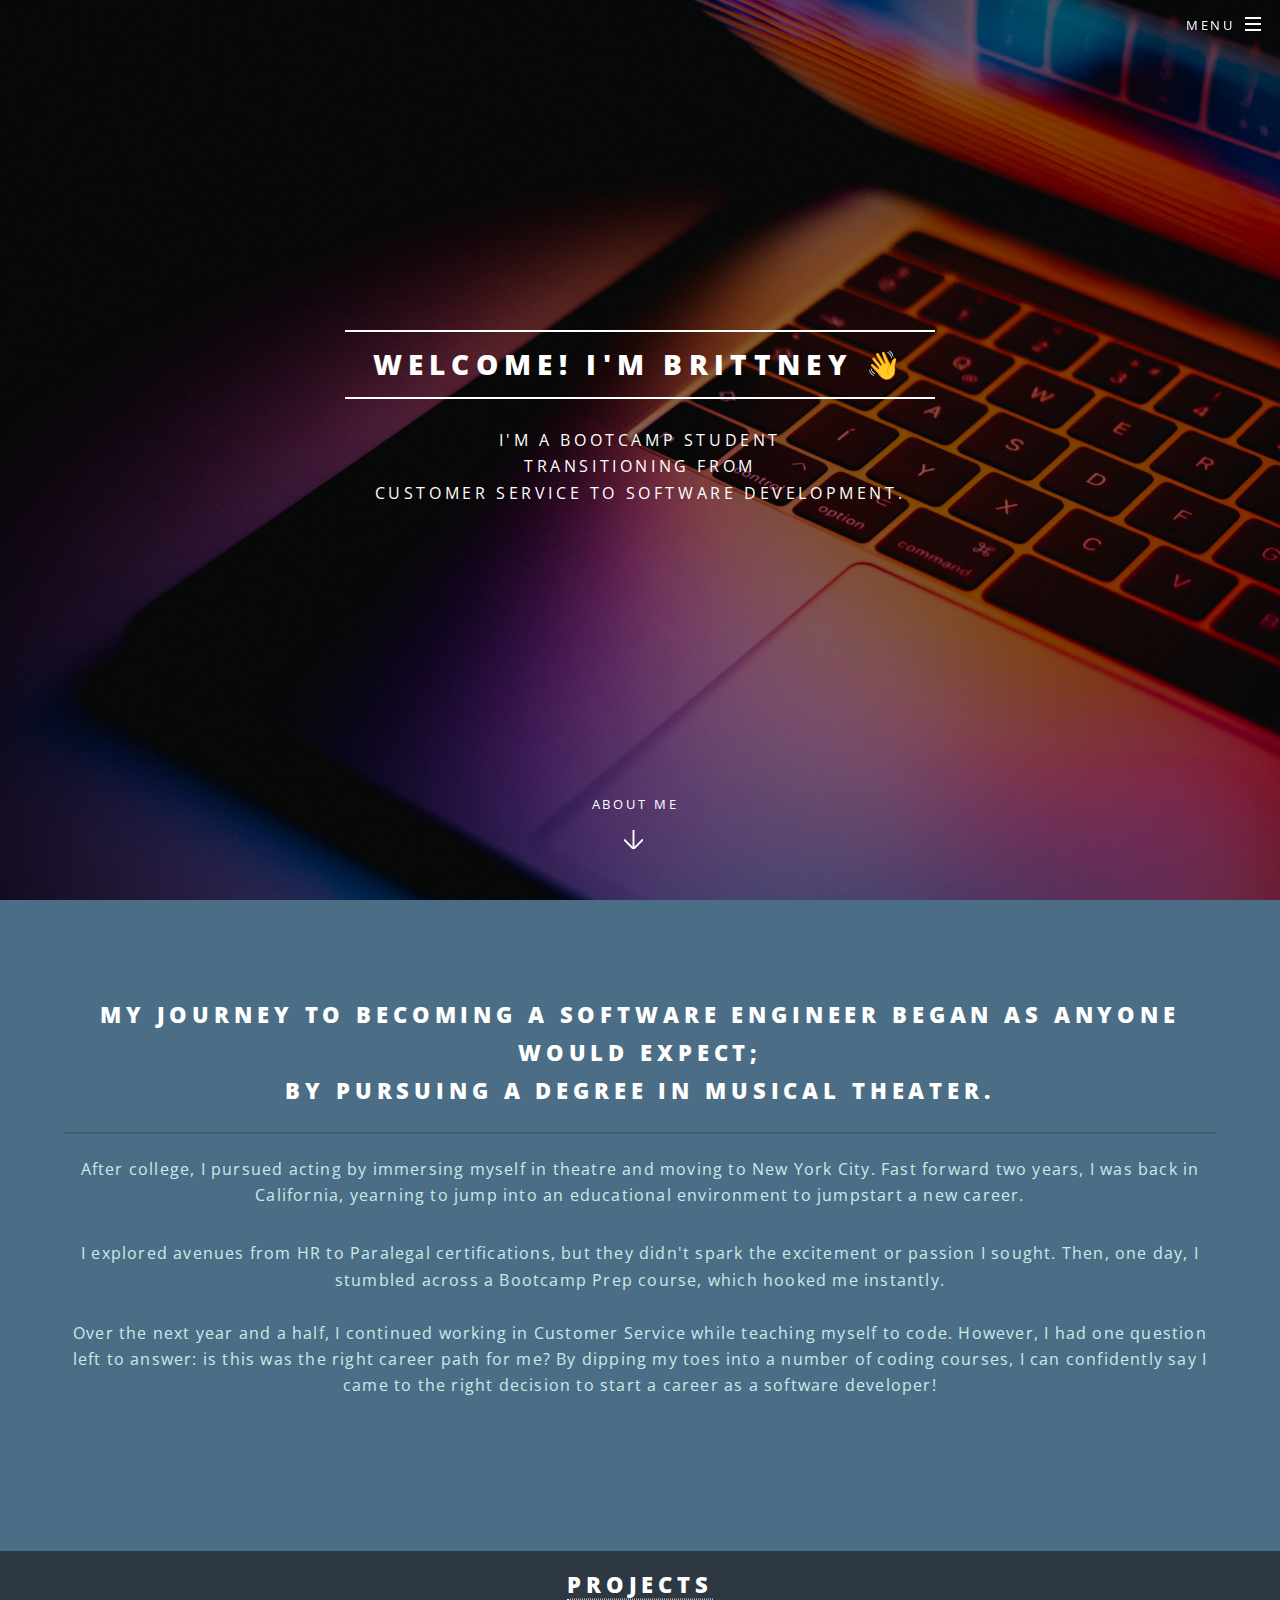
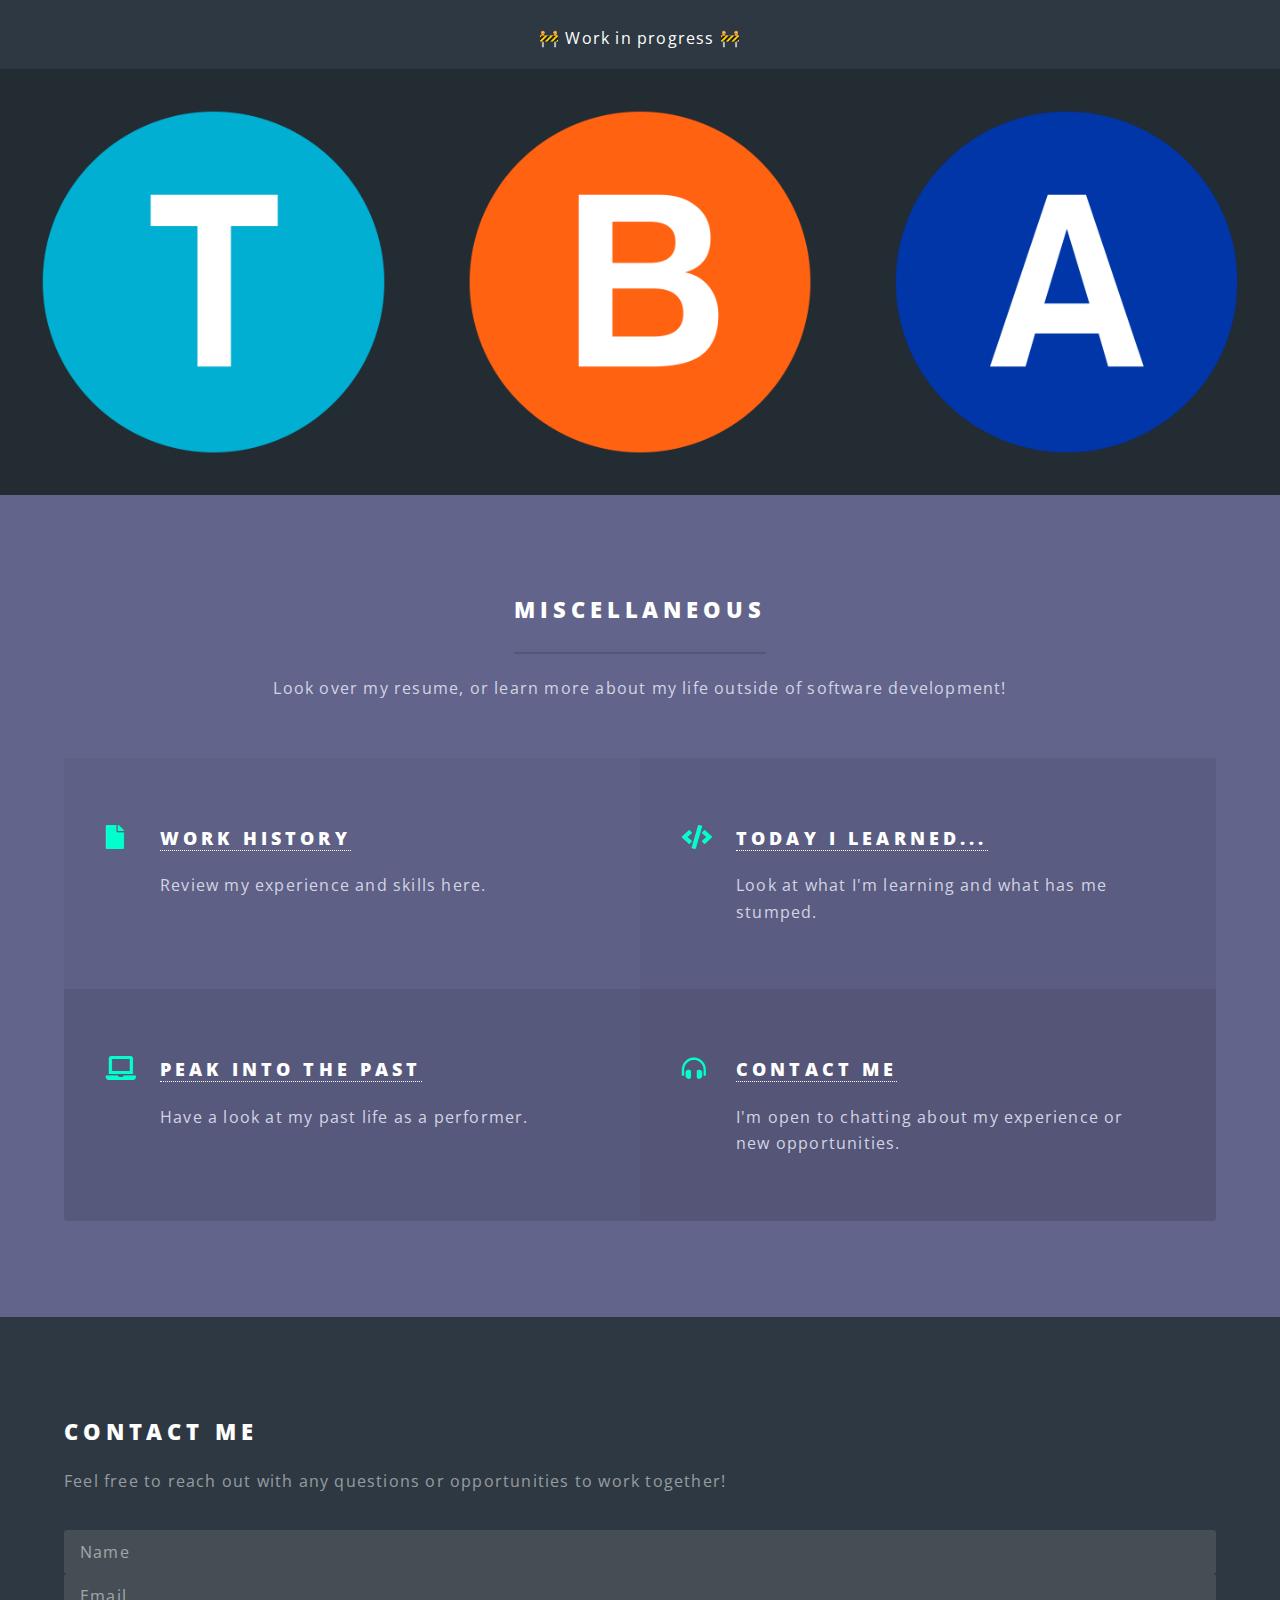
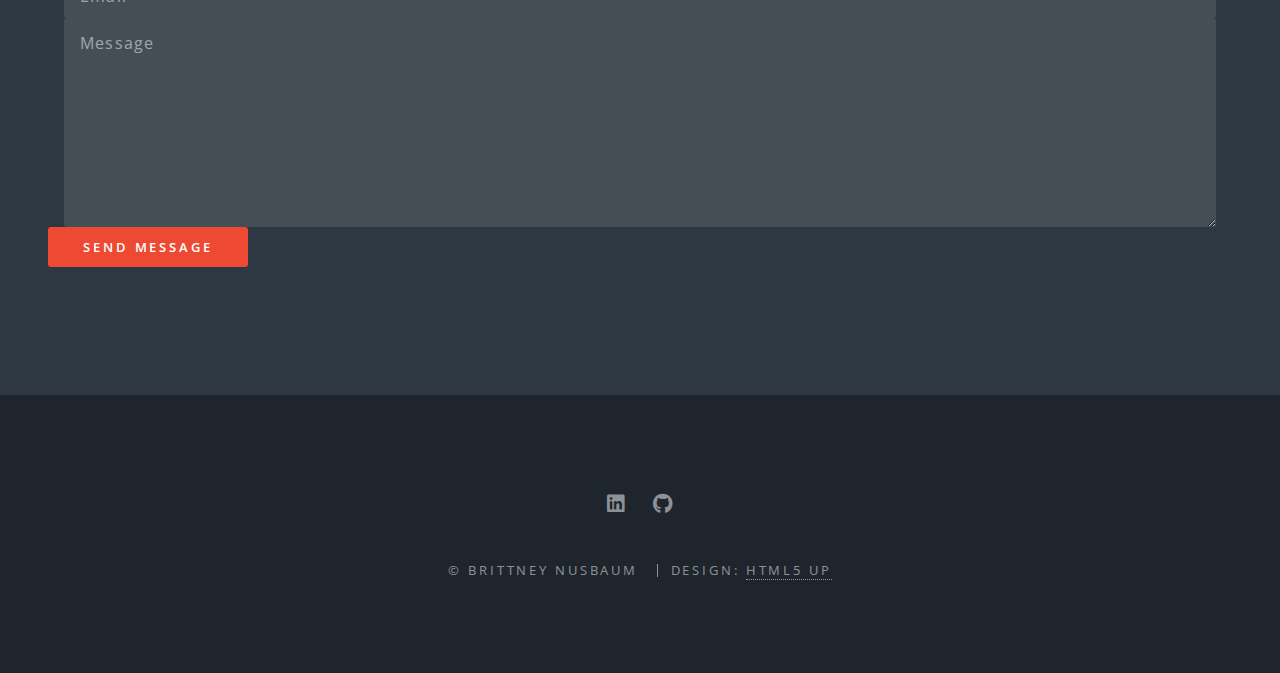
==== commit 7252a076: "adds photo to about me" ====
--- a/index.html
+++ b/index.html
@@ -74,6 +74,7 @@
 						dipping my toes into a number of coding courses, I can confidently say I came to the right decision to start
 						a career
 						as a software developer!</p>
+					<div class="col-4"><span class="image fit"><img src="images/professional-shot.JPG" alt="" /></span></div>
 				</header>
 				<!-- <ul class="icons major"> -->
 				<!-- <li><span class="icon solid fa-code-simple major style3"><span class="label">Ipsum</span></span></li> -->
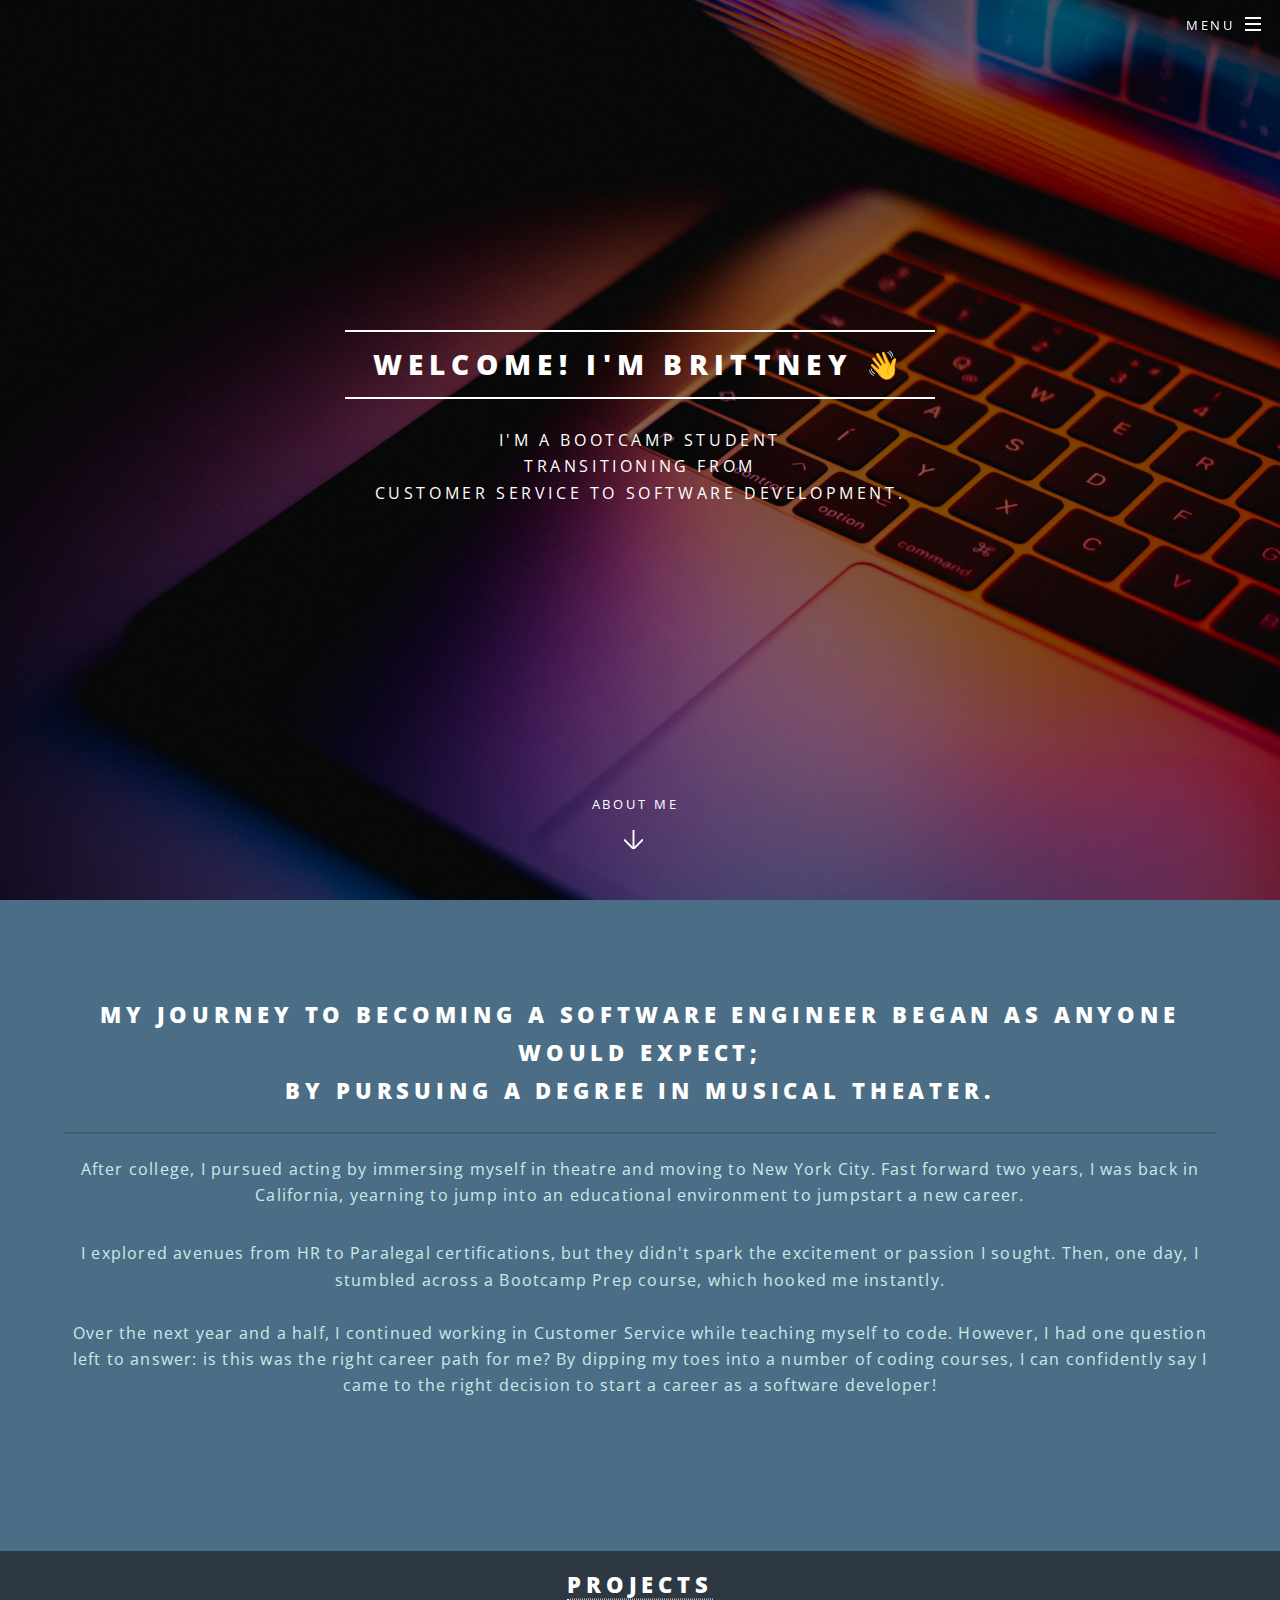
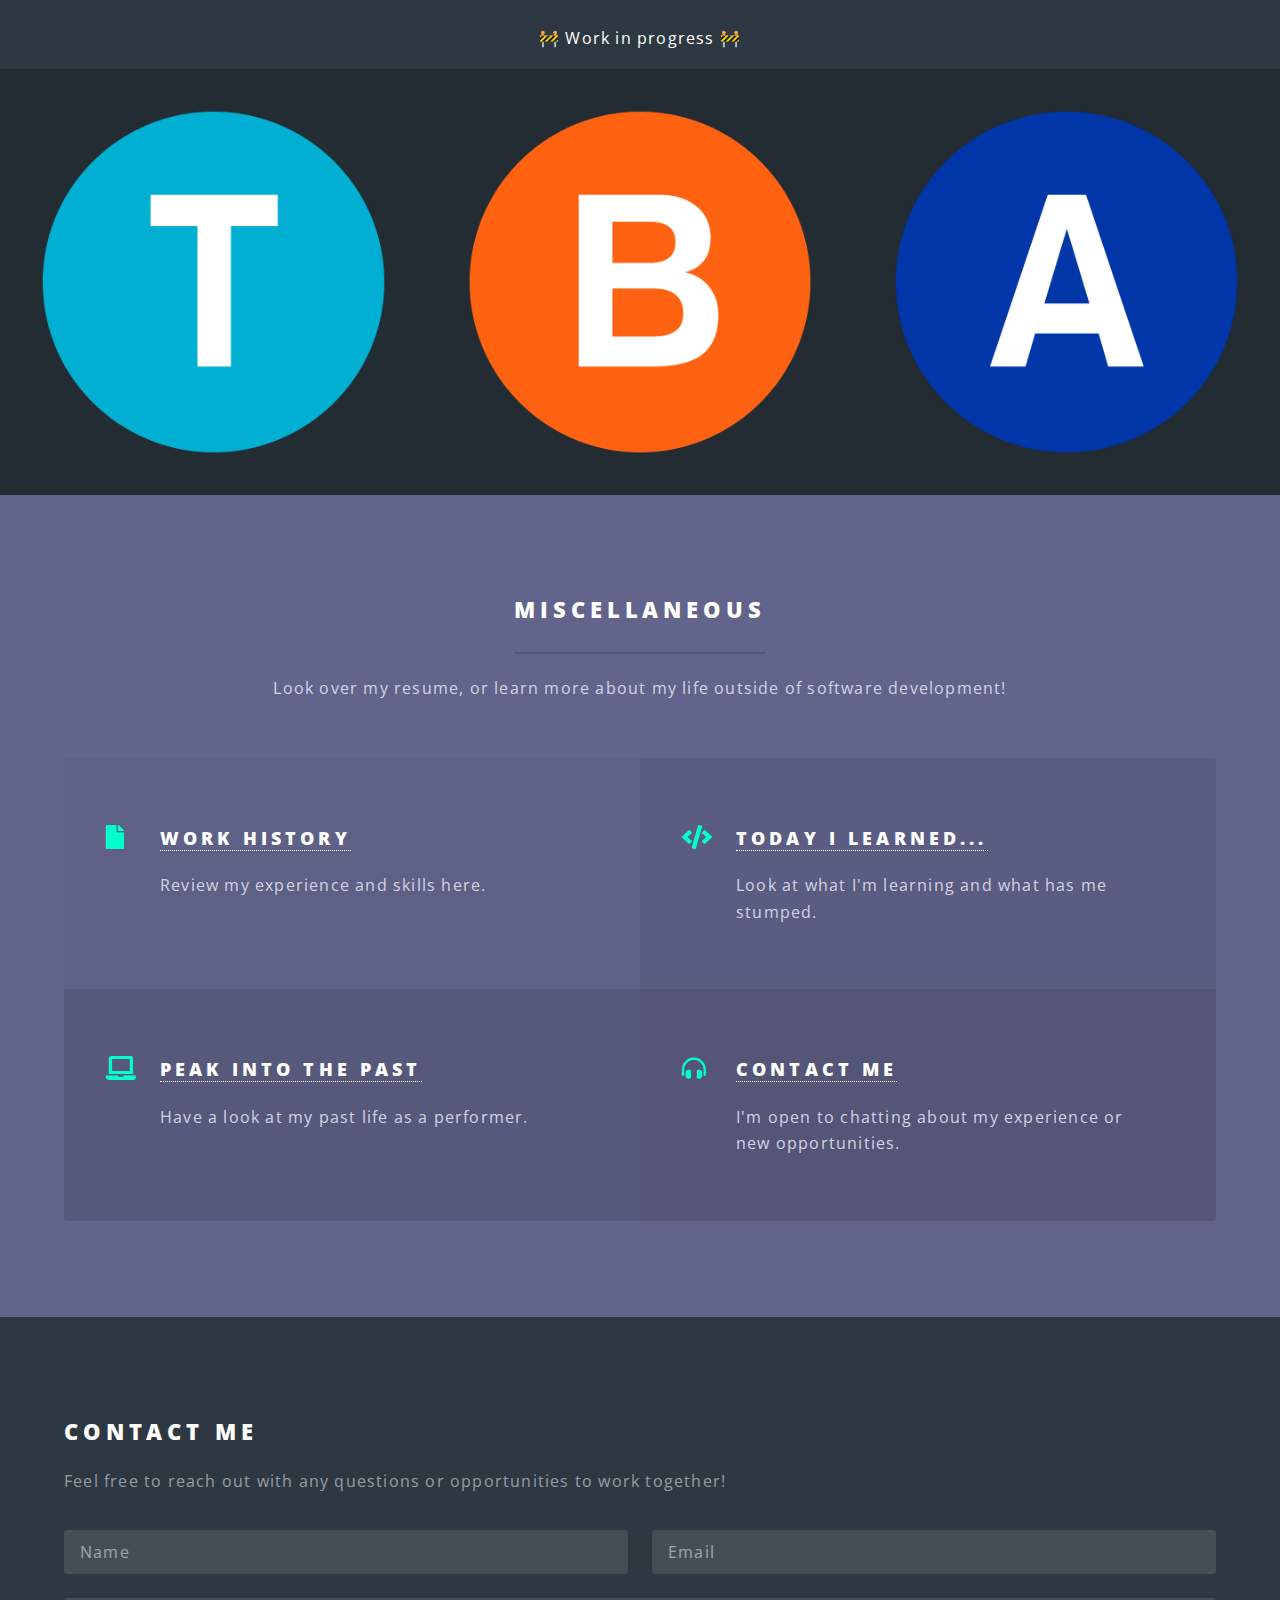
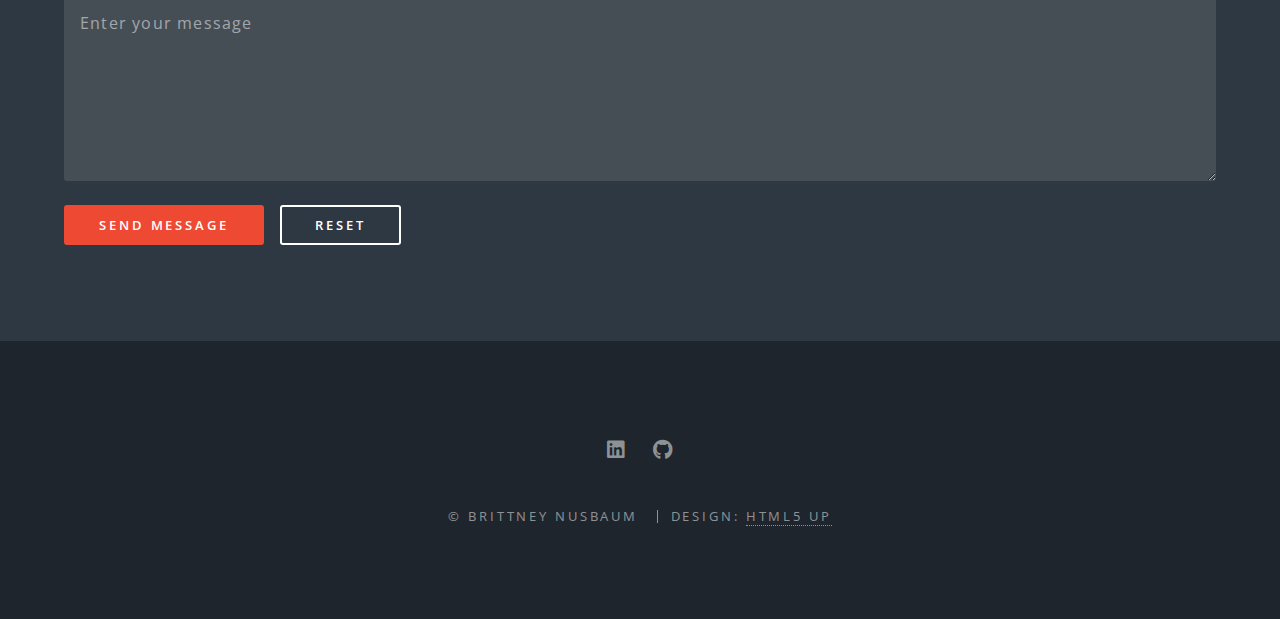
==== commit 516a2049: "edits form" ====
--- a/index.html
+++ b/index.html
@@ -139,26 +139,26 @@
 					<h2>Contact Me</h2>
 					<p>Feel free to reach out with any questions or opportunities to work together!</p>
 				</header>
-				<ul class="actions stacked">
-					<div class="content2">
-						<form action="https://formspree.io/f/xeqnlzjp" method="POST">
-							<div class="fields">
-								<div class="field half">
-									<input type="text" name="name" id="name" placeholder="Name">
-								</div>
-								<div class="field half">
-									<input type="email" name="email" id="email" placeholder="Email">
-								</div>
-								<div class="field">
-									<textarea name="message" id="message" placeholder="Message" rows="7"></textarea>
-								</div>
-							</div>
+				<form method="POST" action="https://formspree.io/f/xeqnlzjp">
+					<div class="row gtr-uniform">
+						<div class="col-6 col-12-xsmall">
+							<input type="text" name="demo-name" id="demo-name" value="" placeholder="Name" />
+						</div>
+						<div class="col-6 col-12-xsmall">
+							<input type="email" name="demo-email" id="demo-email" value="" placeholder="Email" />
+						</div>
+
+						<div class="col-12">
+							<textarea name="demo-message" id="demo-message" placeholder="Enter your message" rows="6"></textarea>
+						</div>
+						<div class="col-12">
 							<ul class="actions">
-								<li><input type="submit" value="Send Message" class="button primary"></li>
+								<li><input type="submit" value="Send Message" class="primary" /></li>
+								<li><input type="reset" value="Reset" /></li>
 							</ul>
-						</form>
+						</div>
 					</div>
-				</ul>
+				</form>
 			</div>
 		</section>
 
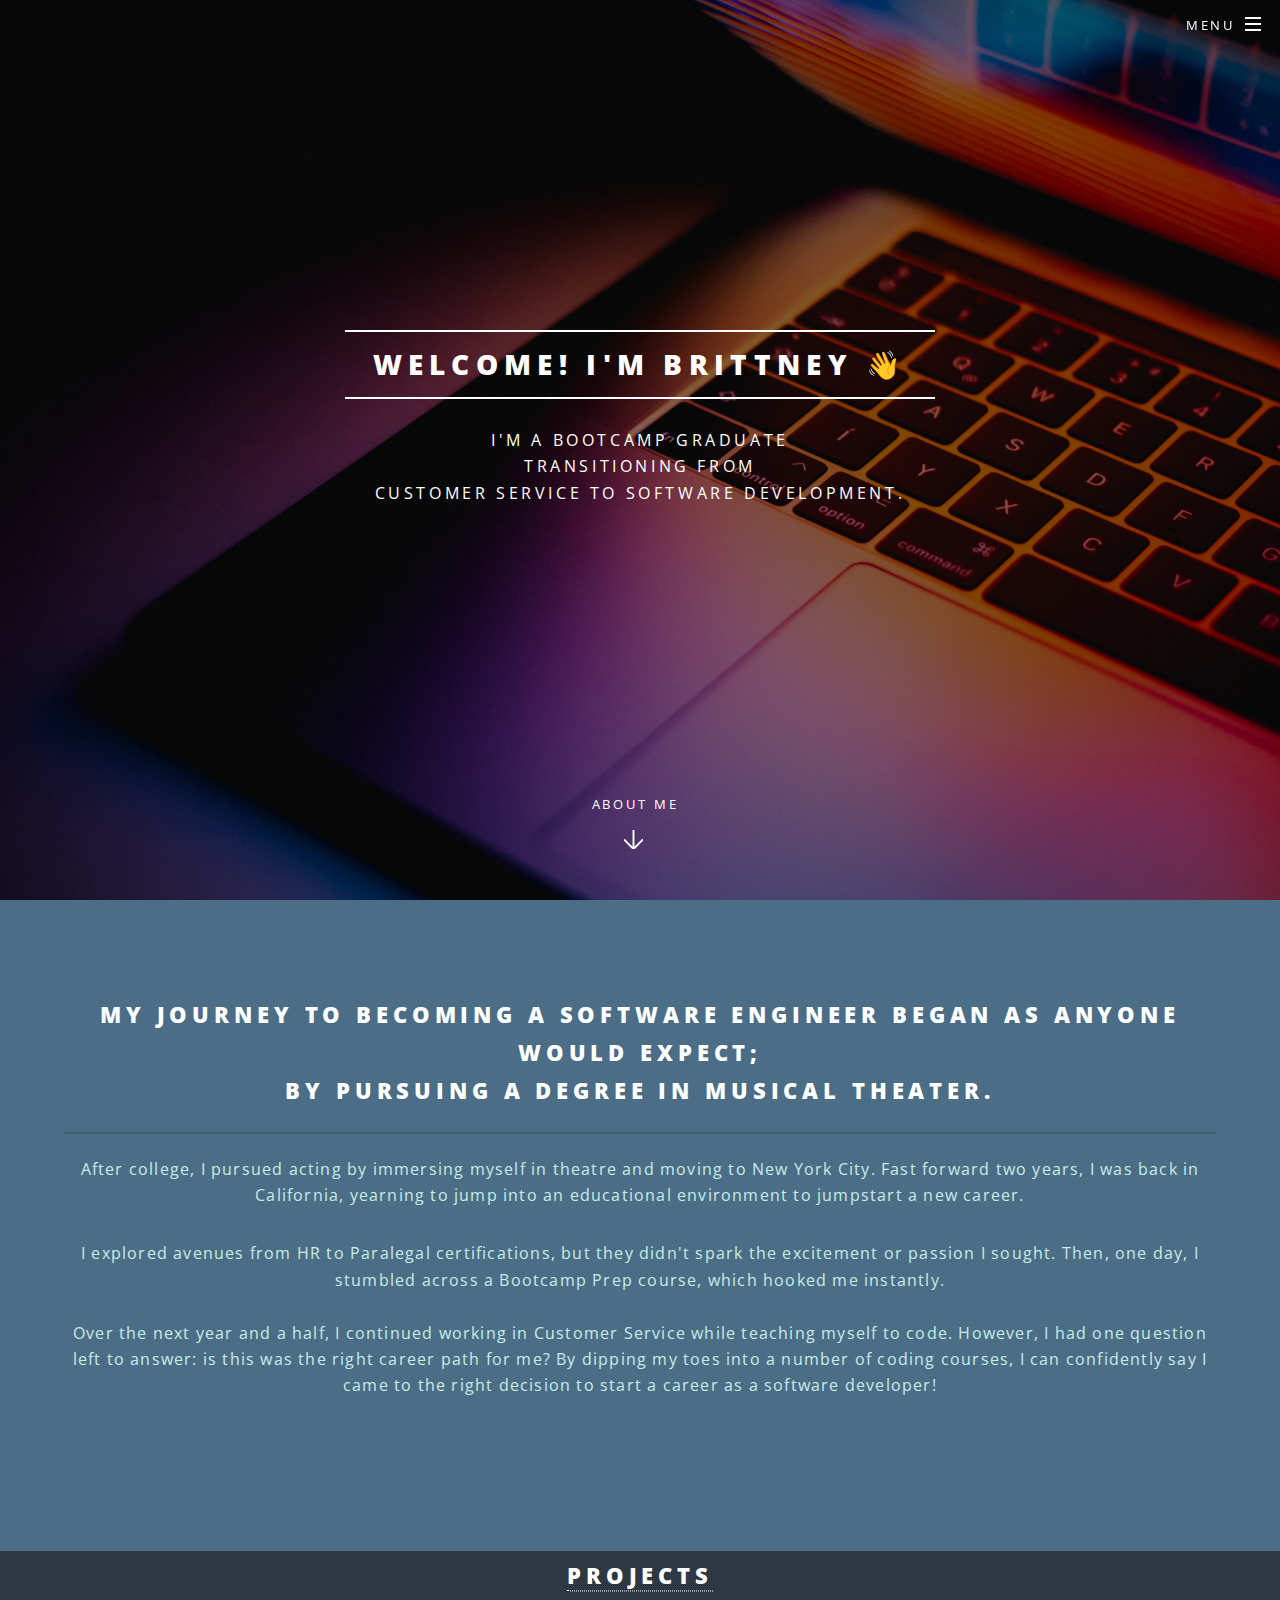
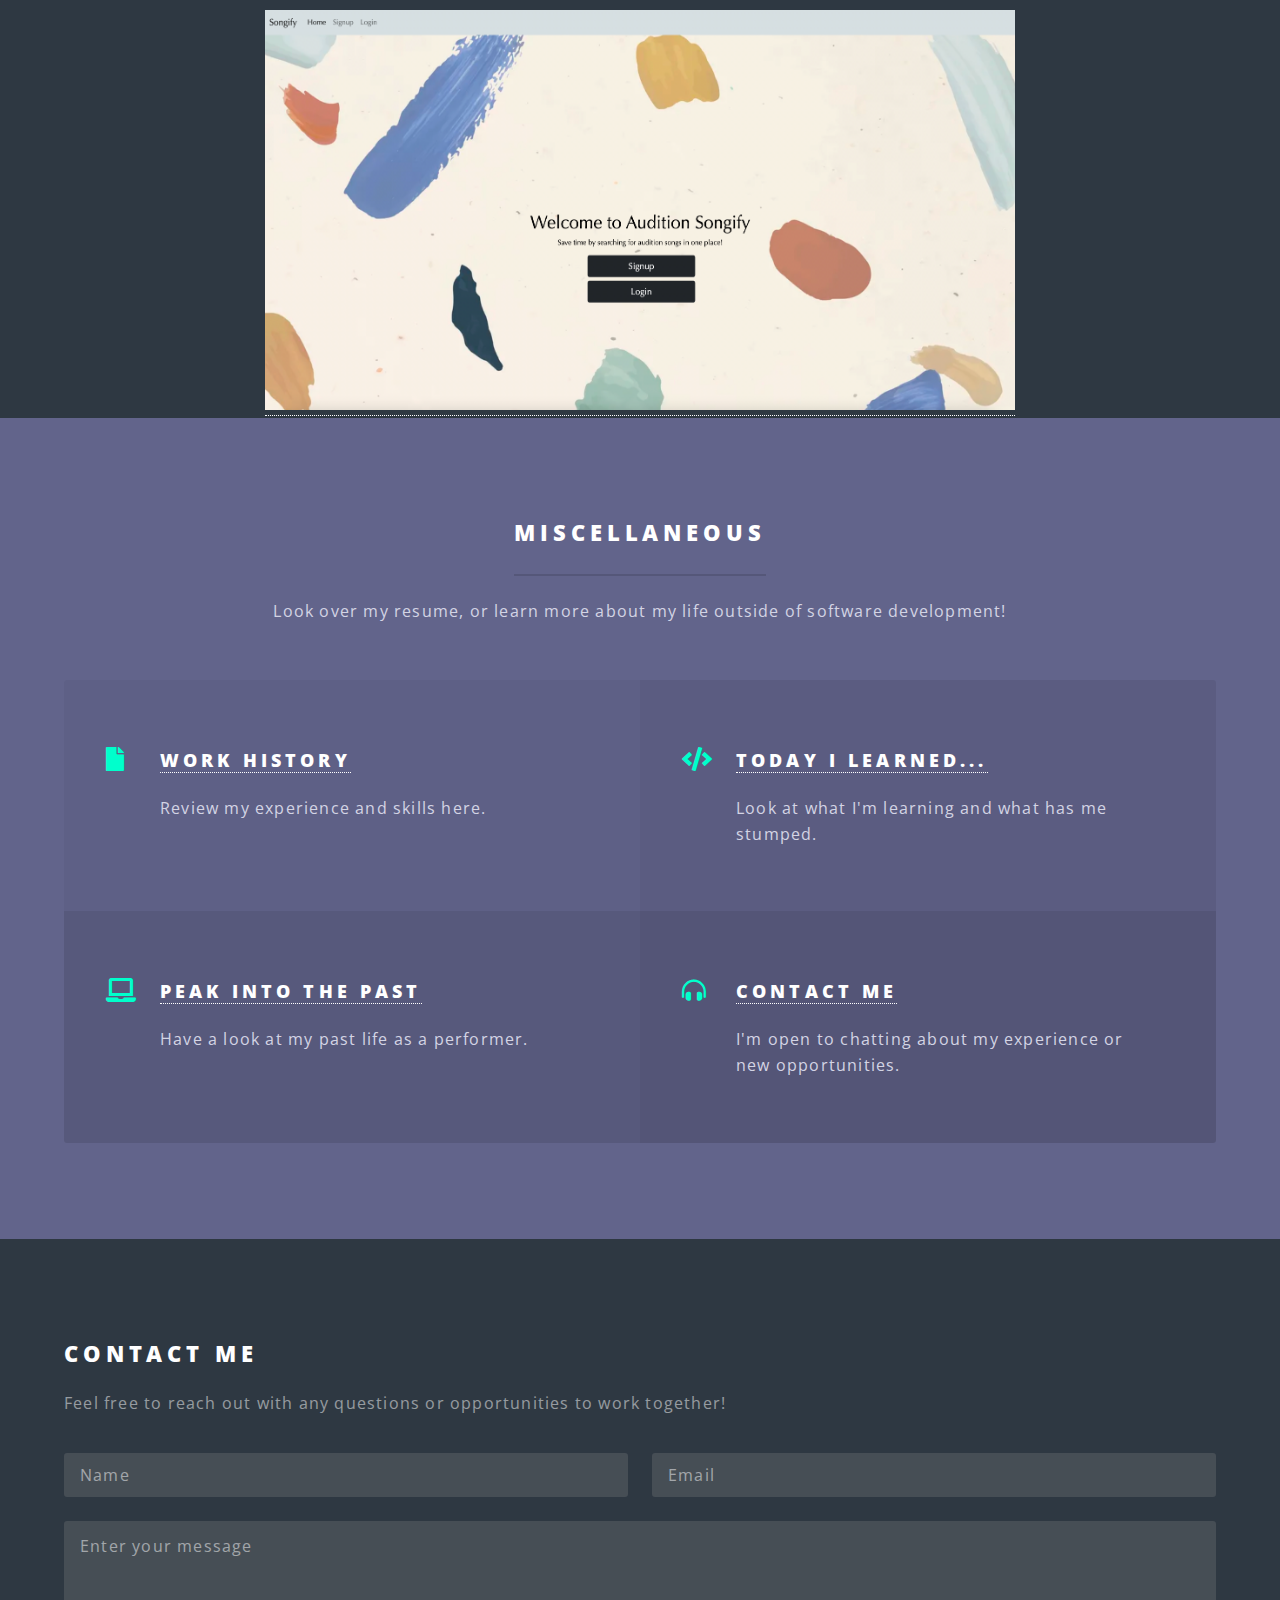
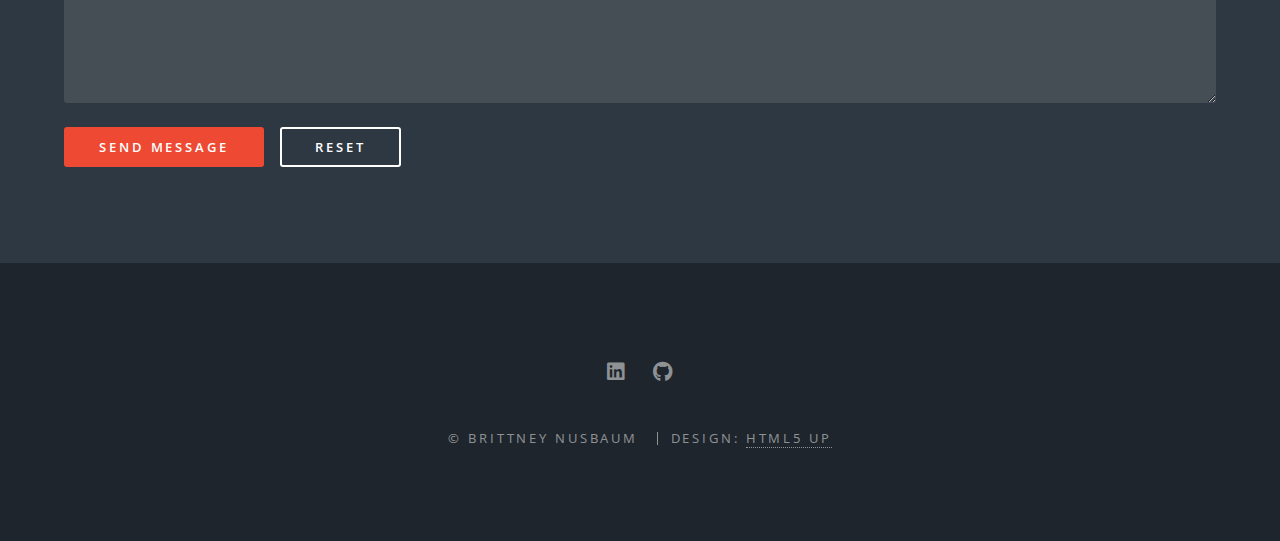
==== commit 81e67a77: "adds project image to home page" ====
--- a/index.html
+++ b/index.html
@@ -31,7 +31,7 @@
 						<div id="menu">
 							<ul>
 								<li><a href="index.html">Home</a></li>
-								<li><a href="Resume.html">Work History</a></li>
+								<li><a href="resume.html">Work History</a></li>
 								<li><a href="todayIlearned.html">Today I Learned</a></li>
 								<li><a href="theatre.html">A Peak Into the Past</a></li>
 								<li><a href="projects.html">Projects</a></li>
@@ -46,7 +46,7 @@
 		<section id="banner">
 			<div class="inner">
 				<h2>Welcome! I'm Brittney &#128075;</h2>
-				<p>I'm a bootcamp student <br />
+				<p>I'm a bootcamp graduate <br />
 					transitioning from<br />
 					customer service to software development.</p>
 				<ul class="actions special">
@@ -93,15 +93,17 @@
 		<section id="two" class="wrapper alt style2">
 			<div class="content">
 				<h2><a href="projects.html">Projects</a></h2>
-				<p>&#128679; Work in progress &#128679;</p>
+				<!-- <p>&#128679; Work in progress &#128679;</p> -->
 			</div>
-			<section class="spotlight">
+			<section class="content2">
+				<div class="col-4"><a href="projects.html"><img src="images/audition-songify.png" width="750" height="400"></a>
+				</div>
 			</section>
-			<section class="spotlight">
+			<!-- <section class="spotlight">
 				<div class="image"><img src="images/subway-t.png" alt="" /></div>
 				<div class="image"><img src="images/subway-b.png" alt="" /></div>
 				<div class="image"><img src="images/subway-a.png" alt="" /></div>
-			</section>
+			</section> -->
 		</section>
 
 		<!-- Three -->
@@ -117,7 +119,7 @@
 						<p>Review my experience and skills here.</p>
 					</li>
 					<li class="icon solid fa-code">
-						<h3><a href="elements.html">Today I learned...</a></h3>
+						<h3><a href="todayIlearned.html">Today I learned...</a></h3>
 						<p>Look at what I'm learning and what has me stumped.</p>
 					</li>
 					<li class="icon solid fa-laptop">
@@ -125,7 +127,7 @@
 						<p>Have a look at my past life as a performer.</p>
 					</li>
 					<li class="icon solid fa-headphones-alt">
-						<h3><a href="#contact">contact me</a></h3>
+						<h3><a href="#contact">Contact me</a></h3>
 						<p>I'm open to chatting about my experience or new opportunities.</p>
 					</li>
 				</ul>
--- a/assets/css/main.css
+++ b/assets/css/main.css
@@ -4172,6 +4172,6 @@
 	position: center;
 	width: 100%;
 	text-align: center;
-	margin: 0;
+	/* margin-left: 10%; */
 	top: 50%;
 }